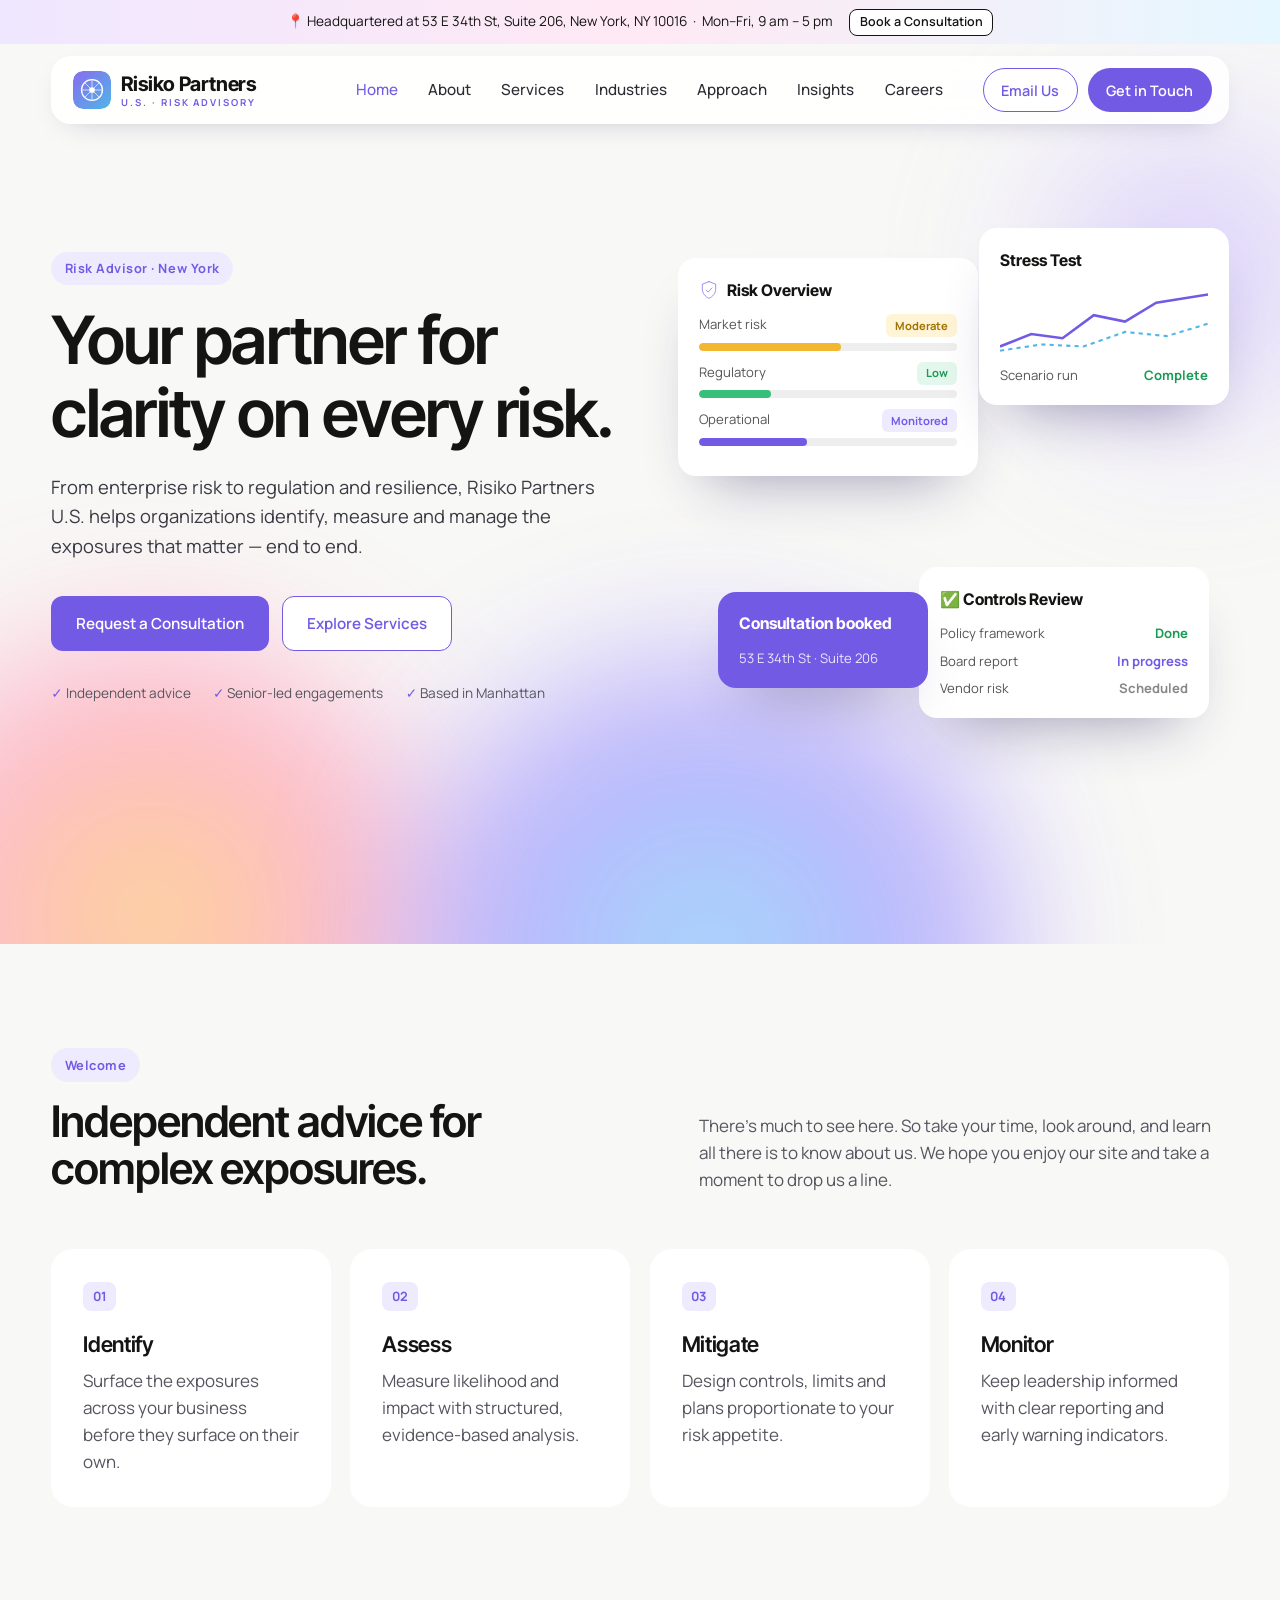
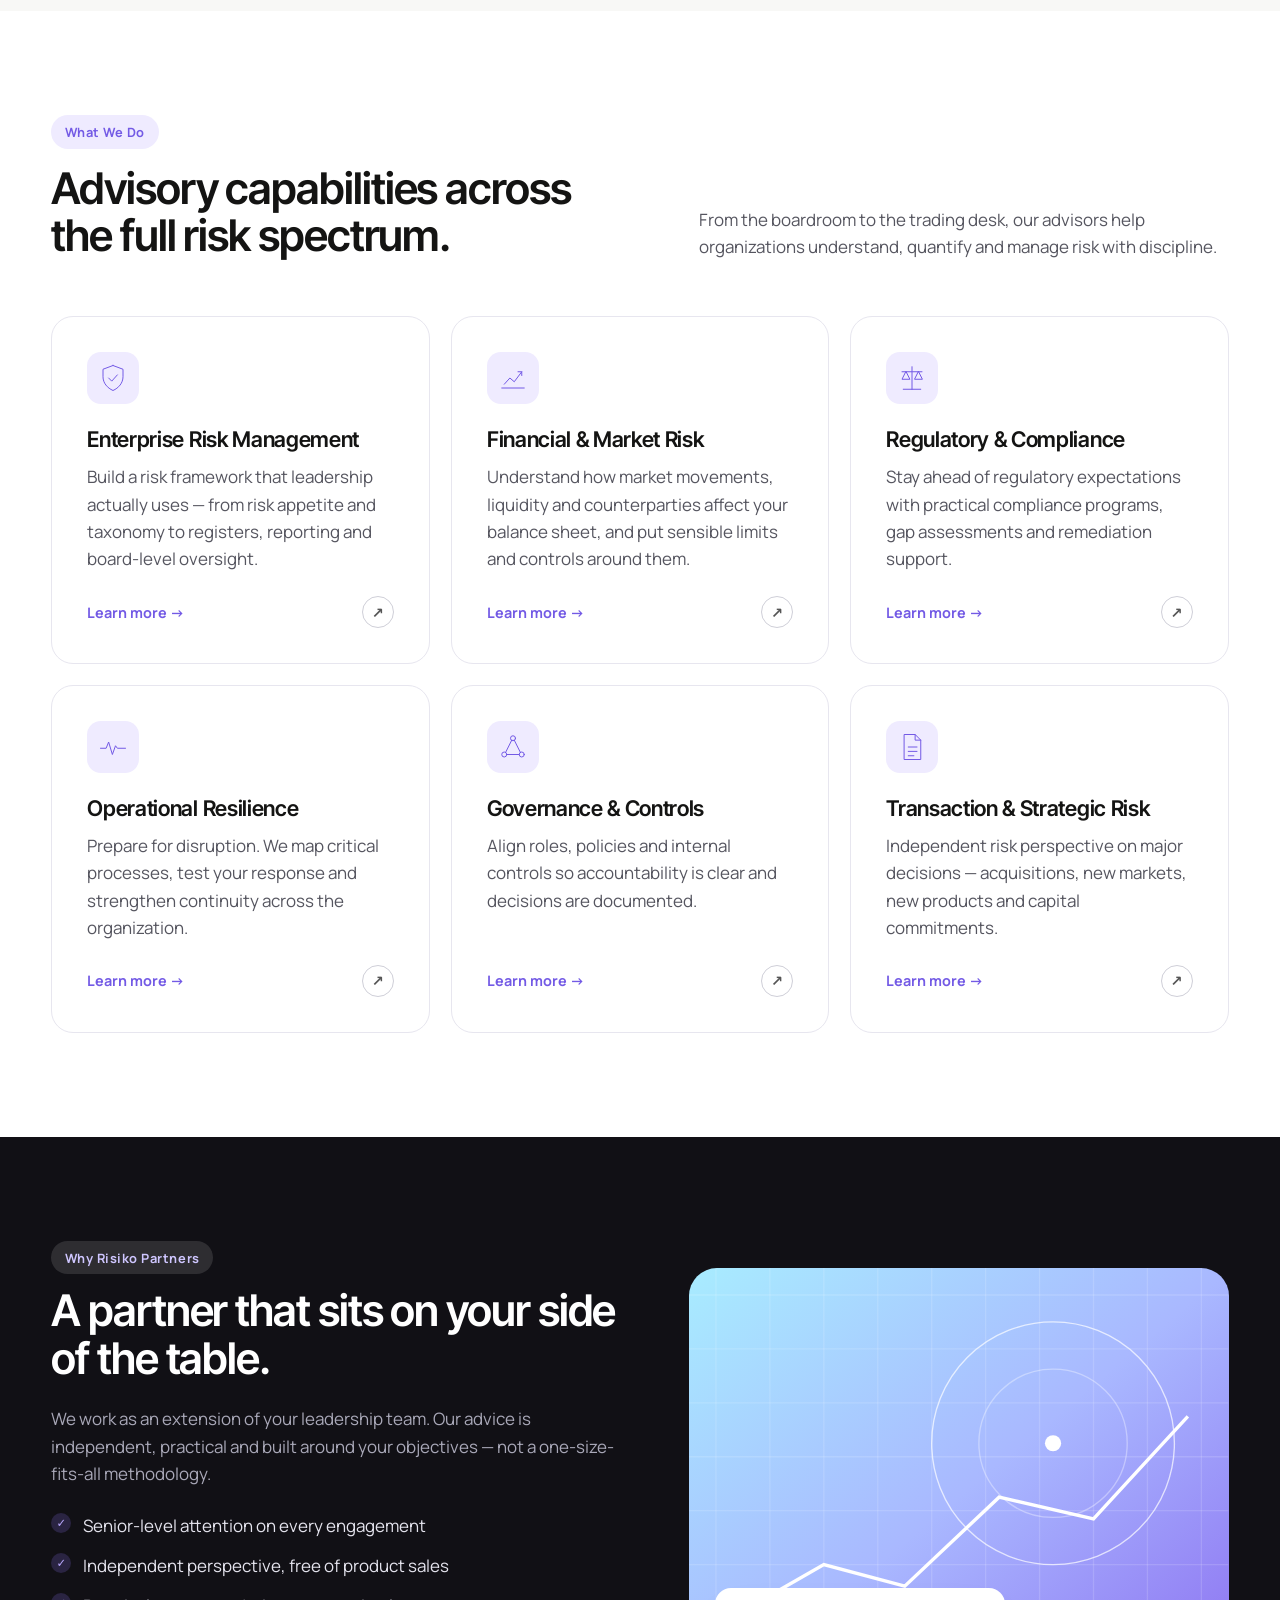
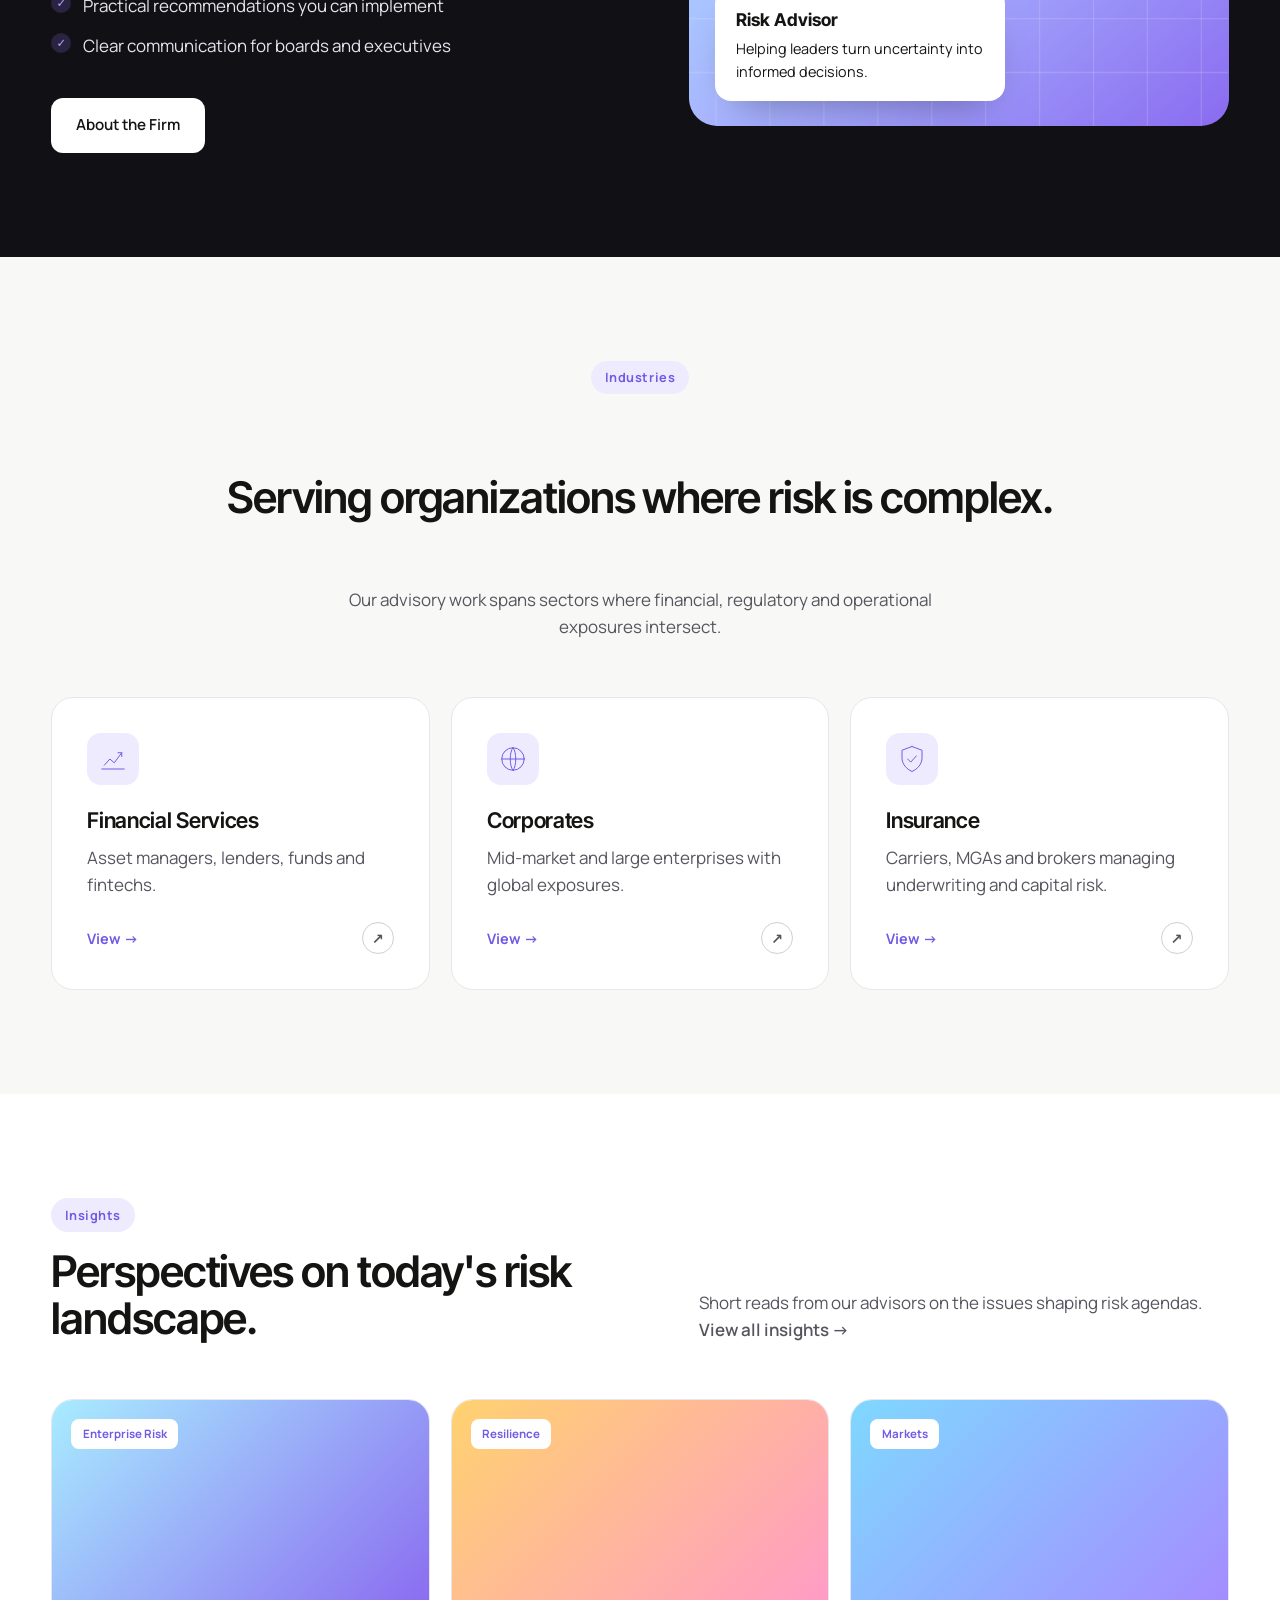
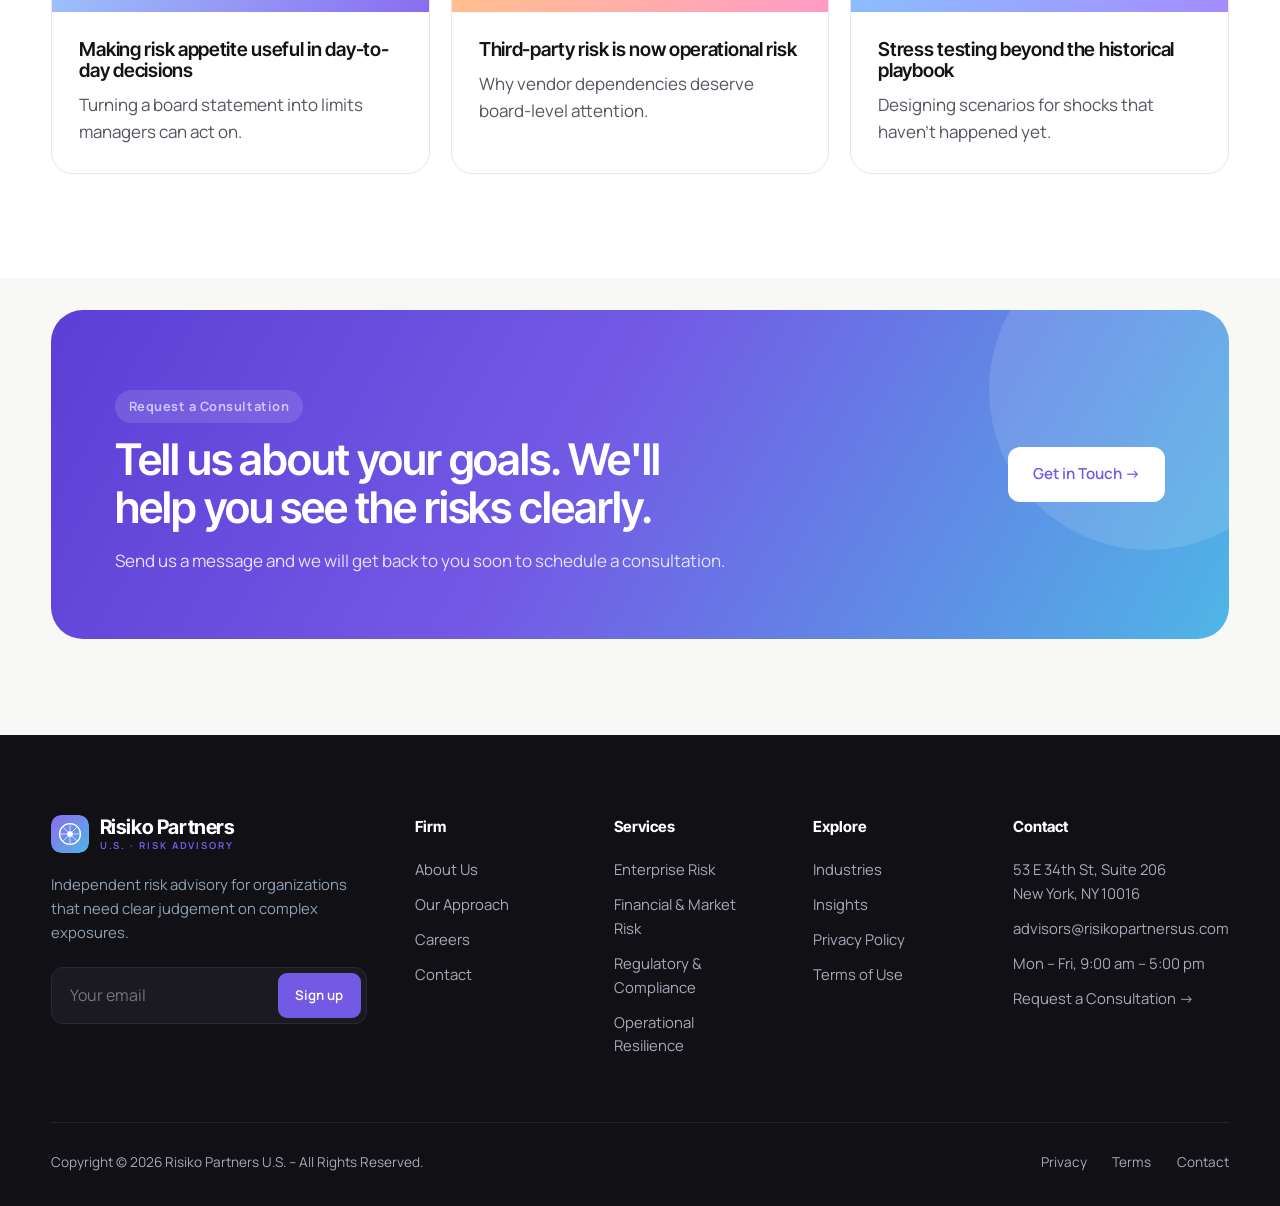
==== index.html @ 750a1280 "Risiko Partners U.S. website: 10 pages, new design Co-Authored-By: Claude Opus 5.5 <noreply@anthropi" ====
<!DOCTYPE html><html lang="en"><head><meta charset="utf-8"><meta name="viewport" content="width=device-width,initial-scale=1">
<title>Risiko Partners U.S. | Risk Advisor</title><meta name="description" content="Risiko Partners U.S. is an independent risk advisory firm helping organizations manage financial, regulatory, operational and strategic risk.">
<link rel="icon" href="assets/favicon.svg" type="image/svg+xml">
<link rel="preconnect" href="https://fonts.googleapis.com"><link rel="preconnect" href="https://fonts.gstatic.com" crossorigin>
<link href="https://fonts.googleapis.com/css2?family=Inter+Tight:wght@500;600;700&family=Manrope:wght@400;500;600;700&display=swap" rel="stylesheet">
<link rel="stylesheet" href="assets/style.css"></head><body>
<div class="topbar"><div class="wrap"><span>📍 Headquartered at 53 E 34th St, Suite 206, New York, NY 10016 &nbsp;·&nbsp; Mon–Fri, 9 am – 5 pm</span><a class="pill" href="contact.html">Book a Consultation</a></div></div>
<header class="site"><div class="wrap"><a href="index.html" class="brand"><svg class="brand-mark" viewBox="0 0 40 40" fill="none"><defs><linearGradient id="bm" x1="0" y1="0" x2="1" y2="1"><stop offset="0" stop-color="#8a6bf0"/><stop offset="1" stop-color="#4fb6e6"/></linearGradient></defs><rect width="40" height="40" rx="10" fill="url(#bm)"/><circle cx="20" cy="20" r="11" stroke="#fff" stroke-width="1.4"/><path d="M9 20h22M20 9v22M12.5 12.5l15 15M27.5 12.5l-15 15" stroke="#fff" stroke-width="1" opacity=".7"/><circle cx="20" cy="20" r="3" fill="#fff"/></svg><span class="brand-name">Risiko Partners<small>U.S. · RISK ADVISORY</small></span></a>
<nav class="main" id="nav"><a href="index.html" class="active">Home</a><a href="about.html" class="">About</a><a href="services.html" class="">Services</a><a href="industries.html" class="">Industries</a><a href="approach.html" class="">Approach</a><a href="insights.html" class="">Insights</a><a href="careers.html" class="">Careers</a><span class="nav-cta"><a href="mailto:advisors@risikopartnersus.com" class="btn btn-line">Email Us</a><a href="contact.html" class="btn btn-gold">Get in Touch</a></span></nav>
<button class="menu-toggle" aria-label="Menu" onclick="document.getElementById('nav').classList.toggle('open')">&#9776;</button></div></header>
<main><section class="hero"><div class="bg"></div><div class="blob"></div><div class="wrap"><div>
<p class="eyebrow">Risk Advisor · New York</p><h1>Your partner for clarity on every risk.</h1>
<p class="lead">From enterprise risk to regulation and resilience, Risiko Partners U.S. helps organizations identify, measure and manage the exposures that matter — end to end.</p>
<div class="cta"><a href="contact.html" class="btn btn-gold">Request a Consultation</a><a href="services.html" class="btn btn-line">Explore Services</a></div>
<div class="trust"><span>Independent advice</span><span>Senior-led engagements</span><span>Based in Manhattan</span></div></div>
<div class="mock" aria-hidden="true">
<div class="mc mc-1"><h5><svg width="20" height="20" style="color:#735ae5" viewBox="0 0 48 48" fill="none" stroke="currentColor" stroke-width="1.6" stroke-linecap="round" stroke-linejoin="round"><path d="M24 4 8 10v12c0 10 7 18 16 22 9-4 16-12 16-22V10L24 4z"/><path d="m17 24 5 5 9-10"/></svg> Risk Overview</h5>
<div class="lbl"><span>Market risk</span><span class="chip" style="background:#fff4d6;color:#a07400">Moderate</span></div><div class="bar"><i style="width:55%;background:#f2b630"></i></div>
<div class="lbl"><span>Regulatory</span><span class="chip" style="background:#e3f7ec;color:#1a9b55">Low</span></div><div class="bar"><i style="width:28%;background:#36c07a"></i></div>
<div class="lbl"><span>Operational</span><span class="chip" style="background:#efebff;color:#735ae5">Monitored</span></div><div class="bar"><i style="width:42%;background:#735ae5"></i></div></div>
<div class="mc mc-2"><h5>Stress Test</h5><svg viewBox="0 0 200 70" fill="none"><path d="M0 60 30 48 60 52 90 30 120 36 150 18 200 10" stroke="#735ae5" stroke-width="2.5"/><path d="M0 64 40 58 80 60 120 46 160 50 200 38" stroke="#4fb6e6" stroke-width="2" stroke-dasharray="4 4"/></svg><div class="lbl" style="margin-top:.5rem"><span>Scenario run</span><b class="ok">Complete</b></div></div>
<div class="mc mc-3"><h5>✅ Controls Review</h5><div class="lbl"><span>Policy framework</span><b class="ok">Done</b></div><div class="lbl" style="margin-top:.4rem"><span>Board report</span><b style="color:#735ae5">In progress</b></div><div class="lbl" style="margin-top:.4rem"><span>Vendor risk</span><b style="color:#888">Scheduled</b></div></div>
<div class="mc mc-4"><h5>Consultation booked</h5><span style="opacity:.85">53 E 34th St · Suite 206</span></div>
</div></div></section>

<section><div class="wrap"><div class="head reveal"><div><p class="eyebrow">Welcome</p><h2>Independent advice for complex exposures.</h2></div>
<p>There's much to see here. So take your time, look around, and learn all there is to know about us. We hope you enjoy our site and take a moment to drop us a line.</p></div>
<div class="pillars reveal">
<div class="pillar"><div class="num">01</div><h3>Identify</h3><p>Surface the exposures across your business before they surface on their own.</p></div>
<div class="pillar"><div class="num">02</div><h3>Assess</h3><p>Measure likelihood and impact with structured, evidence-based analysis.</p></div>
<div class="pillar"><div class="num">03</div><h3>Mitigate</h3><p>Design controls, limits and plans proportionate to your risk appetite.</p></div>
<div class="pillar"><div class="num">04</div><h3>Monitor</h3><p>Keep leadership informed with clear reporting and early warning indicators.</p></div>
</div></div></section>

<section class="soft"><div class="wrap"><div class="head reveal"><div><p class="eyebrow">What We Do</p><h2>Advisory capabilities across the full risk spectrum.</h2></div>
<p>From the boardroom to the trading desk, our advisors help organizations understand, quantify and manage risk with discipline.</p></div>
<div class="cards"><a href="services.html#erm" class="card reveal"><svg class="ico" viewBox="0 0 48 48" fill="none" stroke="currentColor" stroke-width="1.6" stroke-linecap="round" stroke-linejoin="round"><path d="M24 4 8 10v12c0 10 7 18 16 22 9-4 16-12 16-22V10L24 4z"/><path d="m17 24 5 5 9-10"/></svg><h3>Enterprise Risk Management</h3><p>Build a risk framework that leadership actually uses — from risk appetite and taxonomy to registers, reporting and board-level oversight.</p><span class="more">Learn more →</span></a><a href="services.html#financial" class="card reveal"><svg class="ico" viewBox="0 0 48 48" fill="none" stroke="currentColor" stroke-width="1.6" stroke-linecap="round" stroke-linejoin="round"><path d="M6 40h36M10 34l9-10 7 6 12-16"/><path d="M32 14h6v6"/></svg><h3>Financial & Market Risk</h3><p>Understand how market movements, liquidity and counterparties affect your balance sheet, and put sensible limits and controls around them.</p><span class="more">Learn more →</span></a><a href="services.html#regulatory" class="card reveal"><svg class="ico" viewBox="0 0 48 48" fill="none" stroke="currentColor" stroke-width="1.6" stroke-linecap="round" stroke-linejoin="round"><path d="M24 6v36M10 42h28M8 14h32M14 14l-6 12h12zM34 14l-6 12h12z"/></svg><h3>Regulatory & Compliance</h3><p>Stay ahead of regulatory expectations with practical compliance programs, gap assessments and remediation support.</p><span class="more">Learn more →</span></a><a href="services.html#resilience" class="card reveal"><svg class="ico" viewBox="0 0 48 48" fill="none" stroke="currentColor" stroke-width="1.6" stroke-linecap="round" stroke-linejoin="round"><path d="M4 26h9l4-10 6 20 5-14 3 4h13"/></svg><h3>Operational Resilience</h3><p>Prepare for disruption. We map critical processes, test your response and strengthen continuity across the organization.</p><span class="more">Learn more →</span></a><a href="services.html#governance" class="card reveal"><svg class="ico" viewBox="0 0 48 48" fill="none" stroke="currentColor" stroke-width="1.6" stroke-linecap="round" stroke-linejoin="round"><circle cx="24" cy="10" r="4"/><circle cx="10" cy="36" r="4"/><circle cx="38" cy="36" r="4"/><path d="M22 13 12 33M26 13l10 20M14 36h20"/></svg><h3>Governance & Controls</h3><p>Align roles, policies and internal controls so accountability is clear and decisions are documented.</p><span class="more">Learn more →</span></a><a href="services.html#transactions" class="card reveal"><svg class="ico" viewBox="0 0 48 48" fill="none" stroke="currentColor" stroke-width="1.6" stroke-linecap="round" stroke-linejoin="round"><path d="M12 4h17l9 9v31H12z"/><path d="M29 4v9h9M18 24h14M18 31h14M18 38h9"/></svg><h3>Transaction & Strategic Risk</h3><p>Independent risk perspective on major decisions — acquisitions, new markets, new products and capital commitments.</p><span class="more">Learn more →</span></a></div></div></section>

<section class="dark"><div class="wrap split"><div class="reveal"><p class="eyebrow light">Why Risiko Partners</p><h2 style="margin:.8rem 0 1.4rem">A partner that sits on your side of the table.</h2>
<p>We work as an extension of your leadership team. Our advice is independent, practical and built around your objectives — not a one-size-fits-all methodology.</p>
<ul class="check"><li>Senior-level attention on every engagement</li><li>Independent perspective, free of product sales</li><li>Practical recommendations you can implement</li><li>Clear communication for boards and executives</li></ul>
<div style="margin-top:2.4rem"><a href="about.html" class="btn btn-white">About the Firm</a></div></div>
<div class="visual reveal"><svg viewBox="0 0 400 340" preserveAspectRatio="xMidYMid slice" fill="none"><g stroke="#fff" stroke-opacity=".14"><path d="M0 20H400"/><path d="M0 60H400"/><path d="M0 100H400"/><path d="M0 140H400"/><path d="M0 180H400"/><path d="M0 220H400"/><path d="M0 260H400"/><path d="M0 300H400"/><path d="M20 0V340"/><path d="M60 0V340"/><path d="M100 0V340"/><path d="M140 0V340"/><path d="M180 0V340"/><path d="M220 0V340"/><path d="M260 0V340"/><path d="M300 0V340"/><path d="M340 0V340"/><path d="M380 0V340"/></g>
<circle cx="270" cy="130" r="90" stroke="#fff" stroke-opacity=".7"/><circle cx="270" cy="130" r="55" stroke="#fff" stroke-opacity=".35"/><circle cx="270" cy="130" r="6" fill="#fff"/>
<path d="M30 260 100 220 160 236 230 170 300 186 370 110" stroke="#fff" stroke-width="2.5"/></svg><div class="tag"><b>Risk Advisor</b>Helping leaders turn uncertainty into informed decisions.</div></div></div></section>

<section><div class="wrap"><div class="head center reveal"><p class="eyebrow">Industries</p><h2>Serving organizations where risk is complex.</h2><p>Our advisory work spans sectors where financial, regulatory and operational exposures intersect.</p></div>
<div class="cards">
<a href="industries.html#financial" class="card reveal"><svg class="ico" viewBox="0 0 48 48" fill="none" stroke="currentColor" stroke-width="1.6" stroke-linecap="round" stroke-linejoin="round"><path d="M6 40h36M10 34l9-10 7 6 12-16"/><path d="M32 14h6v6"/></svg><h3>Financial Services</h3><p>Asset managers, lenders, funds and fintechs.</p><span class="more">View →</span></a>
<a href="industries.html#corporate" class="card reveal"><svg class="ico" viewBox="0 0 48 48" fill="none" stroke="currentColor" stroke-width="1.6" stroke-linecap="round" stroke-linejoin="round"><circle cx="24" cy="24" r="18"/><path d="M6 24h36M24 6c6 6 6 30 0 36M24 6c-6 6-6 30 0 36"/></svg><h3>Corporates</h3><p>Mid-market and large enterprises with global exposures.</p><span class="more">View →</span></a>
<a href="industries.html#insurance" class="card reveal"><svg class="ico" viewBox="0 0 48 48" fill="none" stroke="currentColor" stroke-width="1.6" stroke-linecap="round" stroke-linejoin="round"><path d="M24 4 8 10v12c0 10 7 18 16 22 9-4 16-12 16-22V10L24 4z"/><path d="m17 24 5 5 9-10"/></svg><h3>Insurance</h3><p>Carriers, MGAs and brokers managing underwriting and capital risk.</p><span class="more">View →</span></a>
</div></div></section>

<section class="soft"><div class="wrap"><div class="head reveal"><div><p class="eyebrow">Insights</p><h2>Perspectives on today's risk landscape.</h2></div><p>Short reads from our advisors on the issues shaping risk agendas. <a href="insights.html" style="color:var(--teal);font-weight:600">View all insights →</a></p></div>
<div class="cards">
<a href="insights.html" class="insight reveal"><div class="thumb"><span>Enterprise Risk</span></div><div class="body"><h3>Making risk appetite useful in day-to-day decisions</h3><p>Turning a board statement into limits managers can act on.</p></div></a>
<a href="insights.html" class="insight reveal"><div class="thumb" style="--c1:#ffd26f;--c2:#ff9bc7"><span>Resilience</span></div><div class="body"><h3>Third-party risk is now operational risk</h3><p>Why vendor dependencies deserve board-level attention.</p></div></a>
<a href="insights.html" class="insight reveal"><div class="thumb" style="--c1:#7fd8ff;--c2:#a58bff"><span>Markets</span></div><div class="body"><h3>Stress testing beyond the historical playbook</h3><p>Designing scenarios for shocks that haven't happened yet.</p></div></a>
</div></div></section>
<section class="cta-band"><div class="wrap"><div><p class="eyebrow light">Request a Consultation</p><h2 style="margin-top:.8rem">Tell us about your goals. We'll help you see the risks clearly.</h2><p>Send us a message and we will get back to you soon to schedule a consultation.</p></div>
<a href="contact.html" class="btn btn-gold">Get in Touch →</a></div></section></main>
<footer class="site"><div class="wrap"><div class="fgrid">
<div><a href="index.html" class="brand"><svg class="brand-mark" viewBox="0 0 40 40" fill="none"><defs><linearGradient id="bm" x1="0" y1="0" x2="1" y2="1"><stop offset="0" stop-color="#8a6bf0"/><stop offset="1" stop-color="#4fb6e6"/></linearGradient></defs><rect width="40" height="40" rx="10" fill="url(#bm)"/><circle cx="20" cy="20" r="11" stroke="#fff" stroke-width="1.4"/><path d="M9 20h22M20 9v22M12.5 12.5l15 15M27.5 12.5l-15 15" stroke="#fff" stroke-width="1" opacity=".7"/><circle cx="20" cy="20" r="3" fill="#fff"/></svg><span class="brand-name">Risiko Partners<small>U.S. · RISK ADVISORY</small></span></a>
<p style="color:#8fa1b4;max-width:34ch">Independent risk advisory for organizations that need clear judgement on complex exposures.</p>
<form class="sub" onsubmit="event.preventDefault();this.innerHTML='<span style=&quot;color:#b9a8ff&quot;>Thank you for subscribing.</span>'"><input type="email" placeholder="Your email" required aria-label="Email"><button>Sign up</button></form></div>
<div><h4>Firm</h4><ul><li><a href="about.html">About Us</a></li><li><a href="approach.html">Our Approach</a></li><li><a href="careers.html">Careers</a></li><li><a href="contact.html">Contact</a></li></ul></div>
<div><h4>Services</h4><ul><li><a href="services.html#erm">Enterprise Risk</a></li><li><a href="services.html#financial">Financial &amp; Market Risk</a></li><li><a href="services.html#regulatory">Regulatory &amp; Compliance</a></li><li><a href="services.html#resilience">Operational Resilience</a></li></ul></div>
<div><h4>Explore</h4><ul><li><a href="industries.html">Industries</a></li><li><a href="insights.html">Insights</a></li><li><a href="privacy.html">Privacy Policy</a></li><li><a href="terms.html">Terms of Use</a></li></ul></div>
<div><h4>Contact</h4><ul><li>53 E 34th St, Suite 206<br>New York, NY 10016</li><li><a href="mailto:advisors@risikopartnersus.com">advisors@risikopartnersus.com</a></li><li>Mon – Fri, 9:00 am – 5:00 pm</li><li><a href="contact.html">Request a Consultation →</a></li></ul></div>
</div><div class="legal"><span>Copyright © 2026 Risiko Partners U.S. – All Rights Reserved.</span><div><a href="privacy.html">Privacy</a><a href="terms.html">Terms</a><a href="contact.html">Contact</a></div></div></div></footer>
<script>const io=new IntersectionObserver(e=>e.forEach(x=>{if(x.isIntersecting){x.target.classList.add('in');io.unobserve(x.target)}}),{threshold:.12});document.querySelectorAll('.reveal').forEach(el=>io.observe(el));</script><script src="assets/forms.js"></script></body></html>
---- assets/style.css ----
:root{
  --p:#735ae5; --p2:#5b3fd6; --p-soft:#efebff; --ink:#141413; --muted:#55555f; --line:#e7e6ef;
  --bg:#f8f8f6; --dark:#111015; --cyan:#8fe3f5; --pink:#ffb8d9; --yellow:#ffe28a;
  --head:"Inter Tight","Manrope",system-ui,sans-serif; --sans:"Manrope",system-ui,-apple-system,Segoe UI,Roboto,sans-serif;
  --r:22px;
}
*{box-sizing:border-box;margin:0;padding:0}
html{scroll-behavior:smooth}
body{font-family:var(--sans);color:var(--ink);background:var(--bg);line-height:1.6;font-size:17px;-webkit-font-smoothing:antialiased}
a{color:inherit;text-decoration:none}
img,svg{display:block;max-width:100%}
.wrap{width:min(1290px,92vw);margin:0 auto}
h1,h2,h3{font-family:var(--head);font-weight:600;line-height:1.1;letter-spacing:-.025em;color:var(--ink)}
h1{font-size:clamp(2.6rem,5.2vw,4.4rem)}
h2{font-size:clamp(2rem,3.4vw,3rem)}
h3{font-size:1.35rem;letter-spacing:-.015em}
p{color:var(--muted)}
.eyebrow{display:inline-block;font-size:.8rem;font-weight:700;letter-spacing:.04em;color:var(--p);background:var(--p-soft);padding:.4rem .85rem;border-radius:999px}
.eyebrow.light{background:rgba(255,255,255,.12);color:#cfc6ff}

/* promo strip */
.topbar{background:linear-gradient(90deg,#efe7ff,#ffe9f4 50%,#e6f7ff);font-size:.85rem;color:var(--ink)}
.topbar .wrap{display:flex;justify-content:center;align-items:center;gap:1rem;padding:.55rem 0;flex-wrap:wrap}
.topbar a.pill{border:1px solid var(--ink);border-radius:8px;padding:.15rem .6rem;font-weight:600;font-size:.78rem;background:#fff}

/* floating header */
header.site{position:sticky;top:12px;z-index:50;margin-top:12px}
header.site .wrap{display:flex;align-items:center;justify-content:space-between;height:68px;background:rgba(255,255,255,.88);backdrop-filter:blur(14px);border-radius:20px;padding:0 1rem 0 1.3rem;box-shadow:0 10px 30px -18px rgba(40,30,90,.35);border:1px solid rgba(255,255,255,.9)}
.brand{display:flex;align-items:center;gap:.65rem}
.brand-mark{width:38px;height:38px;border-radius:10px}
.brand-name{font-family:var(--head);font-weight:700;font-size:1.25rem;letter-spacing:-.02em;line-height:1}
.brand-name small{display:block;font-family:var(--sans);font-size:.6rem;font-weight:700;letter-spacing:.2em;color:var(--p);margin-top:.25rem}
footer .brand-name{color:#fff}
nav.main{display:flex;align-items:center;gap:1.9rem;font-size:.95rem;font-weight:500}
nav.main a{position:relative;padding:.3rem 0;color:#2b2b33}
nav.main a:hover,nav.main a.active{color:var(--p)}
nav.main .nav-cta{display:flex;gap:.6rem;margin-left:.6rem}
.btn{display:inline-flex;align-items:center;justify-content:center;gap:.5rem;padding:.9rem 1.5rem;font-size:.95rem;font-weight:600;border:1px solid transparent;border-radius:12px;transition:.2s;cursor:pointer;font-family:var(--sans)}
.btn-gold,.btn-dark{background:var(--p);color:#fff !important}
.btn-gold:hover,.btn-dark:hover{background:var(--p2);transform:translateY(-1px)}
.btn-line{border-color:var(--p);color:var(--p) !important;background:#fff}
.btn-line:hover{background:var(--p-soft)}
.btn-white{background:#fff;color:var(--ink)}
nav.main .btn{padding:.6rem 1.1rem;font-size:.9rem;border-radius:999px}
.menu-toggle{display:none;background:none;border:0;font-size:1.6rem;cursor:pointer}

/* hero */
.hero{position:relative;overflow:hidden;margin-top:-80px;padding-top:80px}
.hero .bg{position:absolute;inset:0;background:var(--bg)}
.hero .bg:before,.hero .bg:after,.hero .blob{content:"";position:absolute;border-radius:50%;filter:blur(70px)}
.hero .bg:before{width:620px;height:620px;left:-160px;bottom:-280px;background:radial-gradient(circle,#ffd26f,#ff9bc7 55%,transparent 70%);opacity:.75}
.hero .bg:after{width:700px;height:620px;left:28%;bottom:-320px;background:radial-gradient(circle,#7fd8ff,#a58bff 55%,transparent 72%);opacity:.7}
.hero .blob{width:420px;height:420px;right:-120px;top:20px;background:radial-gradient(circle,#c9b8ff,transparent 70%);opacity:.8}
.hero .wrap{position:relative;padding:6.5rem 0 7rem;display:grid;grid-template-columns:1.05fr 1fr;gap:3rem;align-items:center}
.hero h1{margin:1.2rem 0 1.4rem}
.hero p.lead{font-size:1.15rem;max-width:52ch;color:#3a3a44}
.hero .cta{display:flex;gap:.8rem;margin-top:2.2rem;flex-wrap:wrap}
.hero .trust{margin-top:2rem;font-size:.85rem;color:var(--muted);display:flex;gap:1.4rem;flex-wrap:wrap}
.hero .trust span:before{content:"✓ ";color:var(--p);font-weight:700}
.page-hero .wrap{grid-template-columns:1fr;padding:5.5rem 0 5rem}
.page-hero h1{max-width:20ch}
.crumbs{font-size:.85rem;color:var(--muted);margin-bottom:1.2rem}
.crumbs a:hover{color:var(--p)}

/* hero mock cards */
.mock{position:relative;height:500px}
.mc{position:absolute;background:#fff;border-radius:18px;box-shadow:0 30px 60px -30px rgba(40,30,90,.45);padding:1.2rem 1.3rem;font-size:.82rem;animation:float 6s ease-in-out infinite}
.mc h5{font-family:var(--head);font-size:1rem;margin-bottom:.7rem;display:flex;align-items:center;gap:.5rem}
.mc .bar{height:8px;border-radius:9px;background:#eee;margin:.35rem 0 .7rem;overflow:hidden}
.mc .bar i{display:block;height:100%;border-radius:9px}
.mc .lbl{display:flex;justify-content:space-between;color:#555}
.mc .chip{display:inline-block;padding:.15rem .55rem;border-radius:6px;font-weight:700;font-size:.7rem}
.mc-1{left:0;top:30px;width:300px}
.mc-2{right:0;top:0;width:250px;animation-delay:-2s}
.mc-3{right:20px;bottom:10px;width:290px;animation-delay:-4s}
.mc-4{left:40px;bottom:40px;width:210px;background:var(--p);color:#fff;animation-delay:-1s}
.mc-4 h5{color:#fff}
.ok{color:#1a9b55}
@keyframes float{0%,100%{transform:translateY(0)}50%{transform:translateY(-10px)}}

/* bands */
section{padding:6.5rem 0}
section.soft{background:#fff}
section.dark{background:var(--dark);color:#fff}
section.dark h2,section.dark h3{color:#fff}
section.dark p{color:#a9a8b8}
.head{display:grid;grid-template-columns:1.1fr 1fr;gap:4rem;align-items:end;margin-bottom:3.5rem}
.head.center{grid-template-columns:1fr;text-align:center;justify-items:center}
.head.center p{max-width:62ch}
.head h2{margin-top:1rem}

.panel-grad{border-radius:28px;padding:3rem;background:linear-gradient(135deg,#a8ecff 0%,#a9b8ff 50%,#8a6bf0 100%)}
.panel-grad .pg-title{display:flex;align-items:center;gap:1rem;margin-bottom:2rem}
.panel-grad .pg-title .ib{width:58px;height:58px;background:#fff;border-radius:14px;display:grid;place-items:center;color:var(--ink)}
.panel-grad .pg-title .ib svg{width:30px;height:30px}

.pillars{display:grid;grid-template-columns:repeat(4,1fr);gap:1.2rem}
.pillar{background:#fff;border-radius:var(--r);padding:2rem}
.pillar .num{display:inline-block;font-weight:700;font-size:.8rem;background:var(--p-soft);color:var(--p);padding:.25rem .6rem;border-radius:8px;margin-bottom:1.4rem}
.pillar h3{margin-bottom:.6rem}

.cards{display:grid;grid-template-columns:repeat(3,1fr);gap:1.3rem}
.card{background:#fff;border:1px solid var(--line);border-radius:var(--r);padding:2.2rem;transition:.25s;position:relative;display:flex;flex-direction:column}
.card:hover{transform:translateY(-5px);box-shadow:0 30px 50px -30px rgba(60,40,140,.45);border-color:#d8d0ff}
.card .ico{width:52px;height:52px;color:var(--p);background:var(--p-soft);border-radius:14px;padding:11px;margin-bottom:1.5rem}
.card h3{margin-bottom:.7rem}
.card .more{margin-top:auto;padding-top:1.5rem;font-size:.9rem;font-weight:700;color:var(--p);display:flex;align-items:center;gap:.4rem}
.card .more:after{content:"↗";display:inline-grid;place-items:center;width:30px;height:30px;border:1px solid #cfcfd8;border-radius:50%;margin-left:auto;color:#555}
.dark .card{background:#1b1a22;border-color:#2a2933}
.dark .card .ico{background:#2a2442;color:#b9a8ff}

.split{display:grid;grid-template-columns:1.05fr 1fr;gap:4.5rem;align-items:center}
.visual{aspect-ratio:4/3.4;border-radius:28px;background:linear-gradient(140deg,#a8ecff,#a9b8ff 50%,#8a6bf0);position:relative;overflow:hidden}
.visual svg{position:absolute;inset:0;width:100%;height:100%}
.visual .tag{position:absolute;left:1.6rem;bottom:1.6rem;background:#fff;padding:1.1rem 1.3rem;max-width:290px;font-size:.9rem;color:var(--ink);border-radius:16px;box-shadow:0 20px 40px -20px rgba(0,0,0,.35)}
.visual .tag b{display:block;font-family:var(--head);font-size:1.1rem;margin-bottom:.2rem}
ul.check{list-style:none;margin-top:1.6rem;display:grid;gap:.8rem}
ul.check li{padding-left:2rem;position:relative;color:var(--ink)}
ul.check li:before{content:"✓";position:absolute;left:0;top:.05rem;width:20px;height:20px;border-radius:50%;background:var(--p-soft);color:var(--p);font-size:.72rem;font-weight:800;display:grid;place-items:center}
.dark ul.check li{color:#e5e4ee}
.dark ul.check li:before{background:#2a2442;color:#b9a8ff}

.ribbon{display:grid;grid-template-columns:repeat(4,1fr);gap:1.2rem}
.ribbon div{padding:2.2rem;border-radius:var(--r);background:#1b1a22;border:1px solid #2a2933}
.ribbon b{display:block;font-family:var(--head);font-size:1.6rem;color:#fff;font-weight:600;margin-bottom:.5rem;background:linear-gradient(90deg,#a8ecff,#b9a8ff);-webkit-background-clip:text;background-clip:text;color:transparent}

.steps{counter-reset:s;display:grid;grid-template-columns:repeat(5,1fr);gap:1rem}
.step{background:#fff;border:1px solid var(--line);border-radius:var(--r);padding:1.8rem}
.step:before{counter-increment:s;content:counter(s);display:grid;place-items:center;width:42px;height:42px;border-radius:12px;background:var(--p);color:#fff;font-weight:700;margin-bottom:1.2rem}
.step h3{font-size:1.1rem;margin-bottom:.5rem}
.step p{font-size:.93rem}

.quote{font-family:var(--head);font-size:clamp(1.7rem,2.8vw,2.5rem);line-height:1.3;max-width:28ch;color:#fff;font-weight:500;letter-spacing:-.02em}

.cta-band{padding:2rem 0 6rem}
.cta-band .wrap{display:flex;justify-content:space-between;align-items:center;gap:3rem;flex-wrap:wrap;background:linear-gradient(120deg,#5b3fd6,#735ae5 45%,#4fb6e6);border-radius:32px;padding:4rem;color:#fff;position:relative;overflow:hidden}
.cta-band .wrap:after{content:"";position:absolute;right:-80px;top:-80px;width:320px;height:320px;border-radius:50%;background:rgba(255,255,255,.12)}
.cta-band h2{max-width:22ch;color:#fff}
.cta-band p{color:#e7e2ff;margin-top:1rem}
.cta-band .btn{background:#fff;color:var(--p) !important;position:relative;z-index:1}

.list-rows{display:grid;gap:1.2rem}
.row{display:grid;grid-template-columns:80px 1fr 1.2fr;gap:2rem;padding:2.2rem;background:#fff;border:1px solid var(--line);border-radius:var(--r);align-items:start}
.row .n{display:grid;place-items:center;width:56px;height:56px;border-radius:16px;background:var(--p-soft);color:var(--p);font-weight:700;font-family:var(--head);font-size:1.2rem}

.insight{border:1px solid var(--line);border-radius:var(--r);overflow:hidden;display:flex;flex-direction:column;background:#fff;transition:.25s}
.insight:hover{transform:translateY(-5px);box-shadow:0 30px 50px -30px rgba(60,40,140,.45)}
.insight .thumb{aspect-ratio:16/9;background:linear-gradient(135deg,var(--c1,#a8ecff),var(--c2,#8a6bf0));position:relative}
.insight .thumb span{position:absolute;left:1.2rem;top:1.2rem;background:#fff;font-size:.72rem;font-weight:700;padding:.35rem .7rem;border-radius:8px;color:var(--p)}
.insight .body{padding:1.7rem}
.insight h3{font-size:1.2rem;margin-bottom:.6rem}

form.panel{background:#fff;border:1px solid var(--line);border-radius:26px;padding:2.6rem;display:grid;gap:1.1rem;box-shadow:0 30px 60px -40px rgba(60,40,140,.4)}
.f2{display:grid;grid-template-columns:1fr 1fr;gap:1.1rem}
label{font-size:.85rem;font-weight:600;color:var(--ink);display:grid;gap:.45rem}
input,select,textarea{font:inherit;font-size:1rem;padding:.85rem 1rem;border:1px solid #dcdbe5;border-radius:12px;background:#fbfbfd;color:var(--ink)}
input:focus,select:focus,textarea:focus{outline:2px solid var(--p);border-color:transparent}
textarea{min-height:140px;resize:vertical}
.info-block{display:grid;gap:1.2rem}
.info-block>div{background:#fff;border:1px solid var(--line);border-radius:var(--r);padding:1.7rem}
.info-block h3{font-size:1.1rem}
table.hours{width:100%;border-collapse:collapse;font-size:.95rem}
table.hours td{padding:.5rem 0;border-bottom:1px solid var(--line)}
table.hours td:last-child{text-align:right;color:var(--muted)}

.prose{max-width:800px;background:#fff;border:1px solid var(--line);border-radius:26px;padding:3rem}
.prose h2{font-size:1.6rem;margin:2.2rem 0 .9rem}
.prose h2:first-child{margin-top:0}
.prose p,.prose li{margin-bottom:1rem;color:#44444e}
.prose ul{padding-left:1.3rem}
.prose a{color:var(--p);font-weight:600}

footer.site{background:var(--dark);color:#a9a8b8;padding:5rem 0 2rem;font-size:.93rem}
.fgrid{display:grid;grid-template-columns:1.6fr repeat(4,1fr);gap:3rem}
footer h4{color:#fff;font-size:.95rem;margin-bottom:1.2rem;font-weight:700;font-family:var(--head)}
footer ul{list-style:none;display:grid;gap:.7rem}
footer a:hover{color:#fff}
footer .brand{margin-bottom:1.3rem}
.sub{display:flex;margin-top:1.4rem;max-width:360px;background:#1b1a22;border:1px solid #2a2933;border-radius:12px;padding:.3rem}
.sub input{flex:1;background:transparent;border:0;color:#fff;padding:.6rem .8rem}
.sub button{white-space:nowrap;background:var(--p);border:0;padding:0 1.1rem;font-weight:600;cursor:pointer;color:#fff;border-radius:9px;font-family:var(--sans)}
.legal{border-top:1px solid #24232c;margin-top:4rem;padding-top:1.8rem;display:flex;justify-content:space-between;flex-wrap:wrap;gap:1rem;font-size:.85rem}
.legal div{display:flex;gap:1.6rem}

.reveal{opacity:0;transform:translateY(24px);transition:opacity .7s ease,transform .7s ease}
.reveal.in{opacity:1;transform:none}
.note{font-size:.88rem;color:var(--muted);margin-top:1rem}
.sent{display:none;background:var(--p-soft);border-radius:12px;padding:1rem 1.2rem;color:var(--ink)}

@media (max-width:1050px){
  nav.main{display:none;position:absolute;top:76px;left:4vw;right:4vw;background:#fff;border-radius:18px;flex-direction:column;align-items:flex-start;padding:1.5rem;gap:1rem;box-shadow:0 20px 40px -20px rgba(0,0,0,.3)}
  nav.main.open{display:flex}
  nav.main .nav-cta{margin-left:0}
  .menu-toggle{display:block}
  .hero .wrap,.head,.split{grid-template-columns:1fr;gap:2.5rem}
  .mock{height:440px;max-width:560px}
  .pillars,.ribbon{grid-template-columns:1fr 1fr}
  .cards{grid-template-columns:1fr 1fr}
  .steps{grid-template-columns:1fr 1fr}
  .fgrid{grid-template-columns:1fr 1fr}
  .row{grid-template-columns:70px 1fr}
  .row ul{grid-column:2}
}
@media (max-width:640px){
  section{padding:4.5rem 0}
  .cards,.pillars,.ribbon,.steps,.fgrid,.f2{grid-template-columns:1fr}
  .hero .wrap{padding:4rem 0 4.5rem}
  .mock{height:400px}.mc-1{width:250px}.mc-2{width:200px;top:170px}.mc-3{width:240px}.mc-4{display:none}
  form.panel,.prose,.panel-grad{padding:1.6rem}
  .cta-band .wrap{padding:2.4rem}
  .row{grid-template-columns:1fr;padding:1.6rem}.row ul{grid-column:1}
}
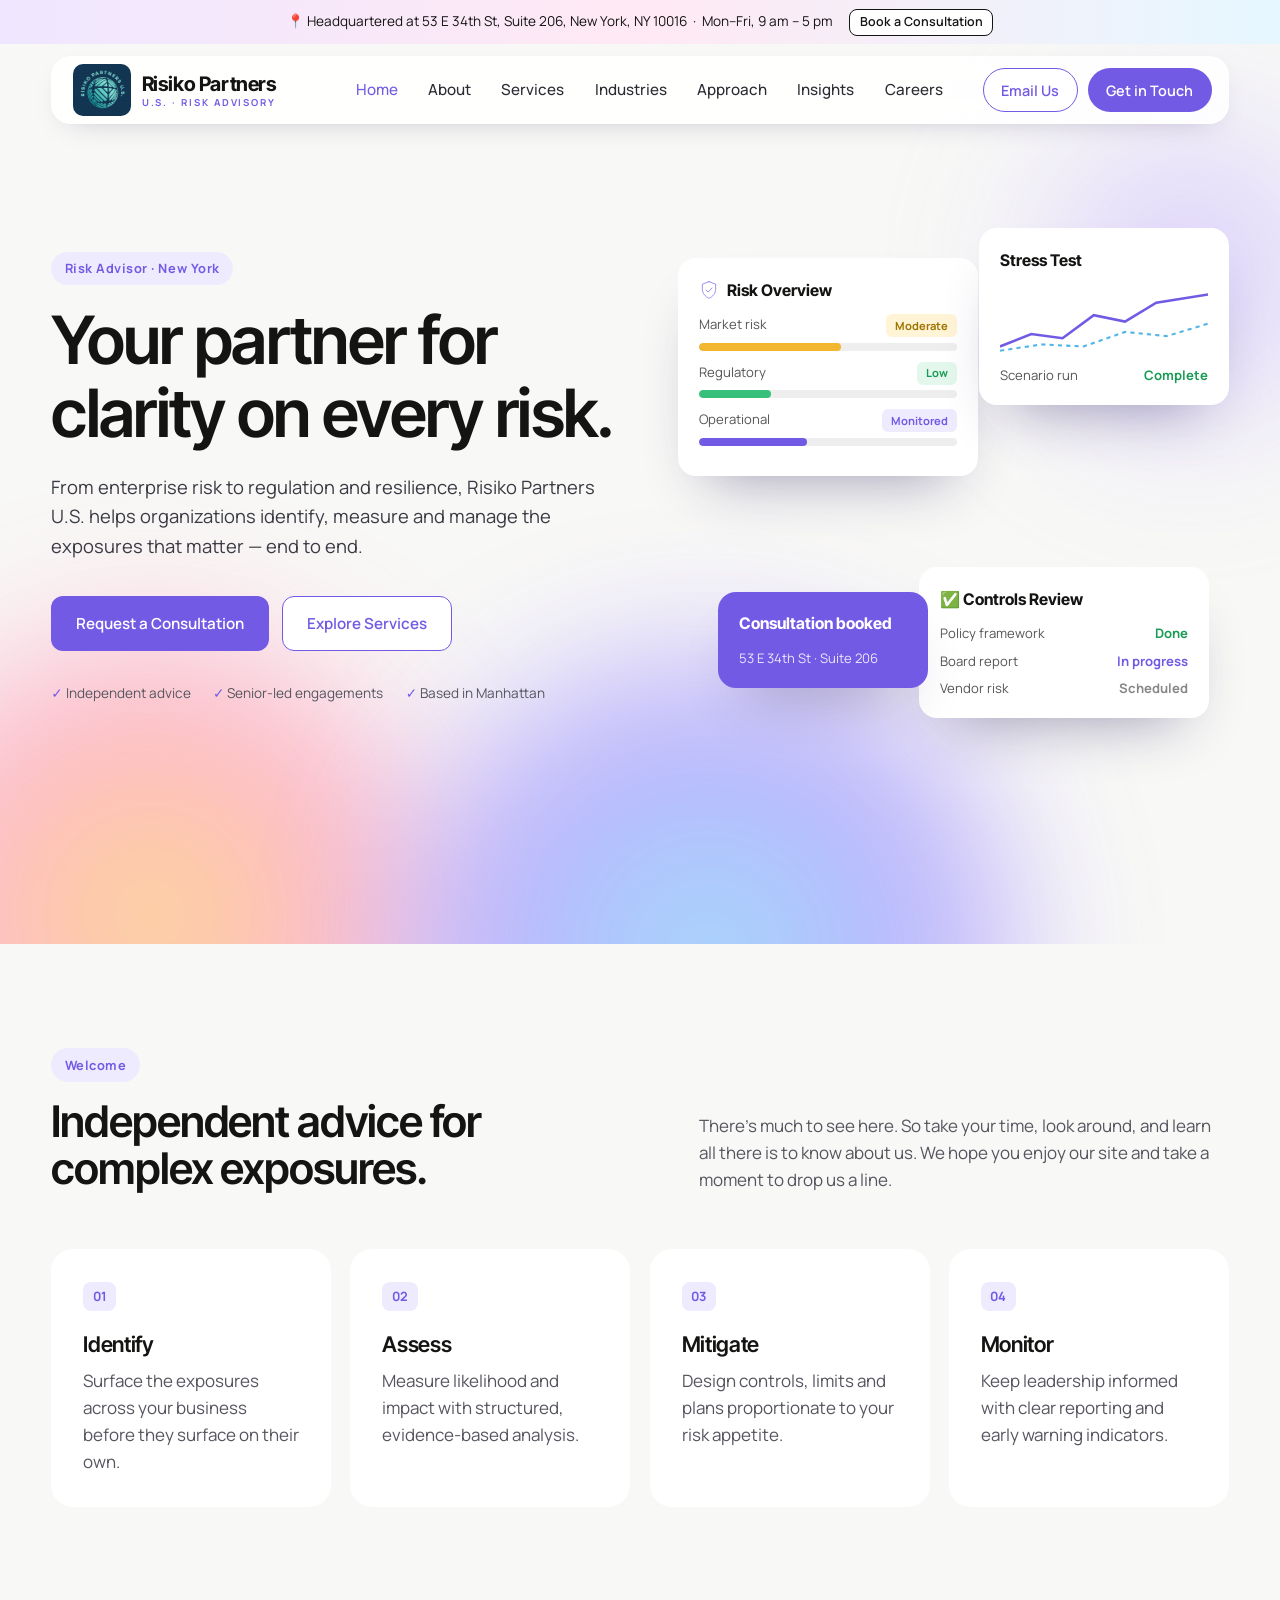
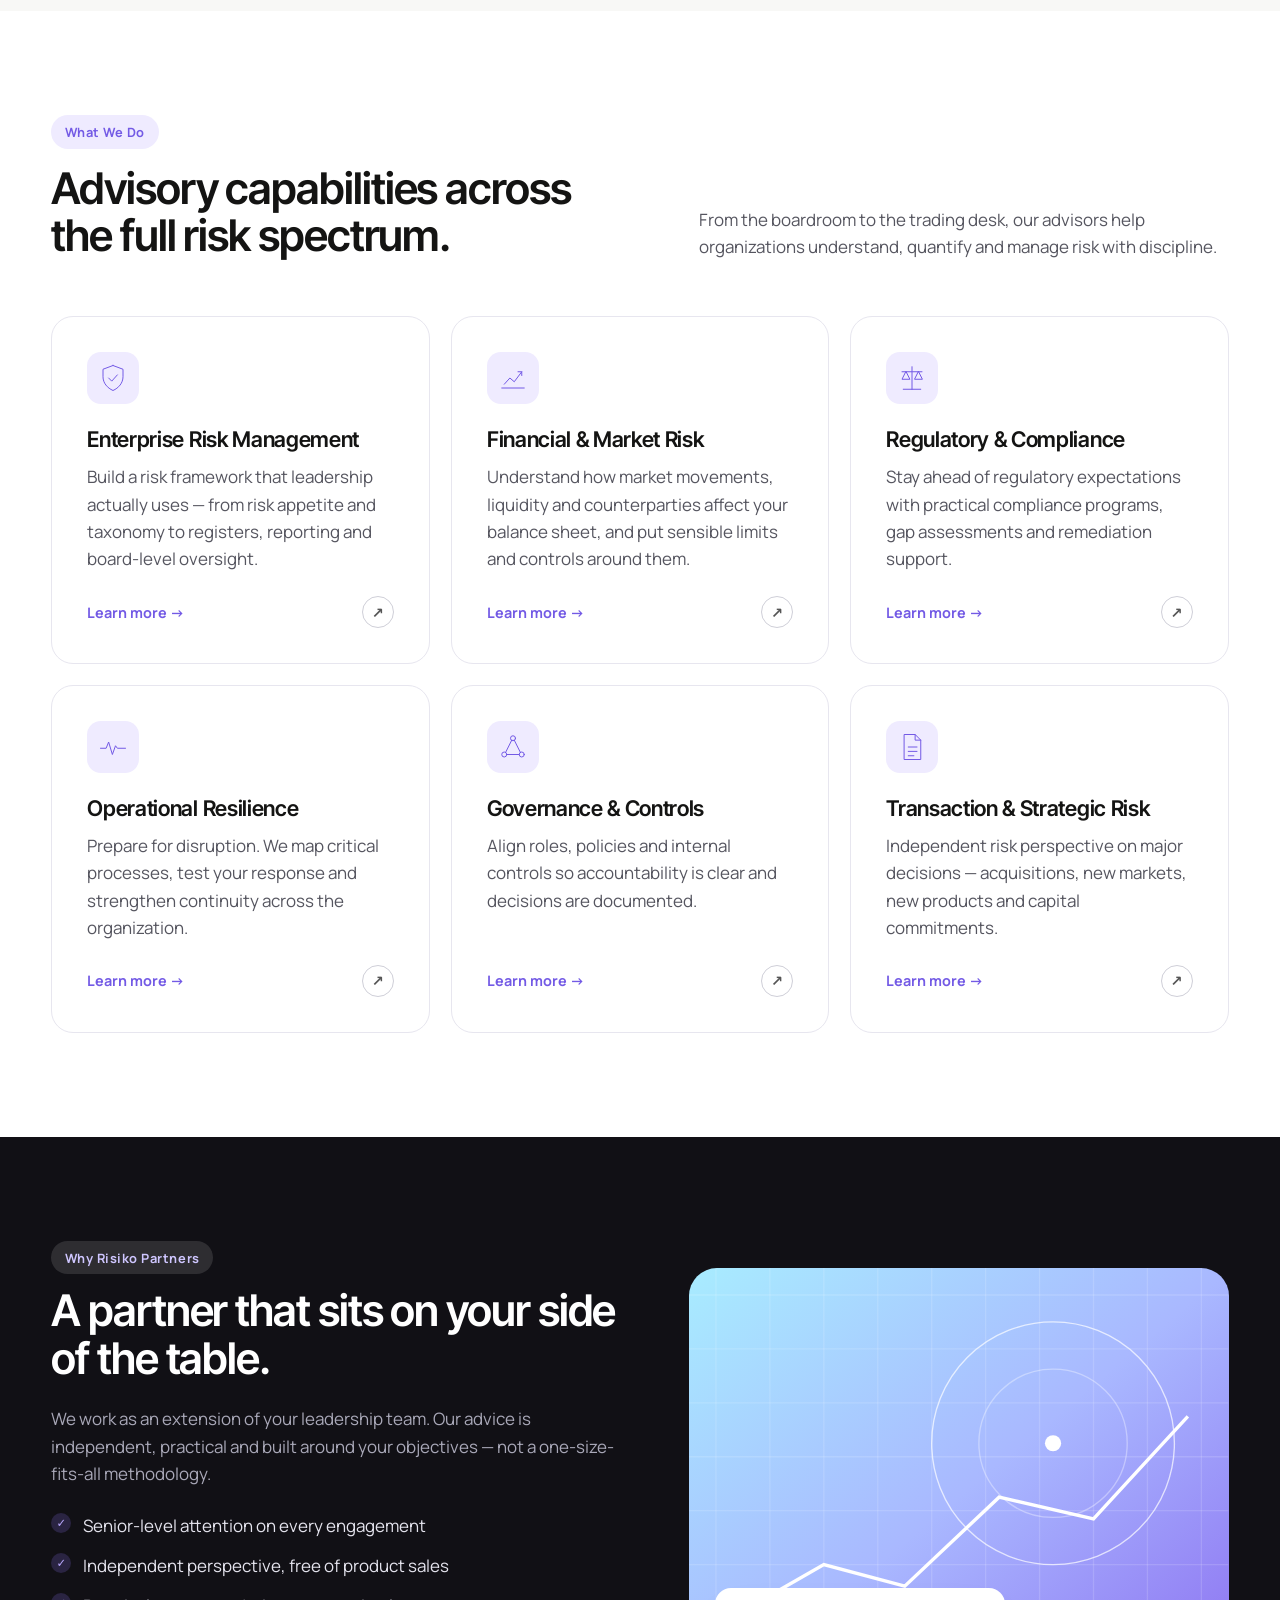
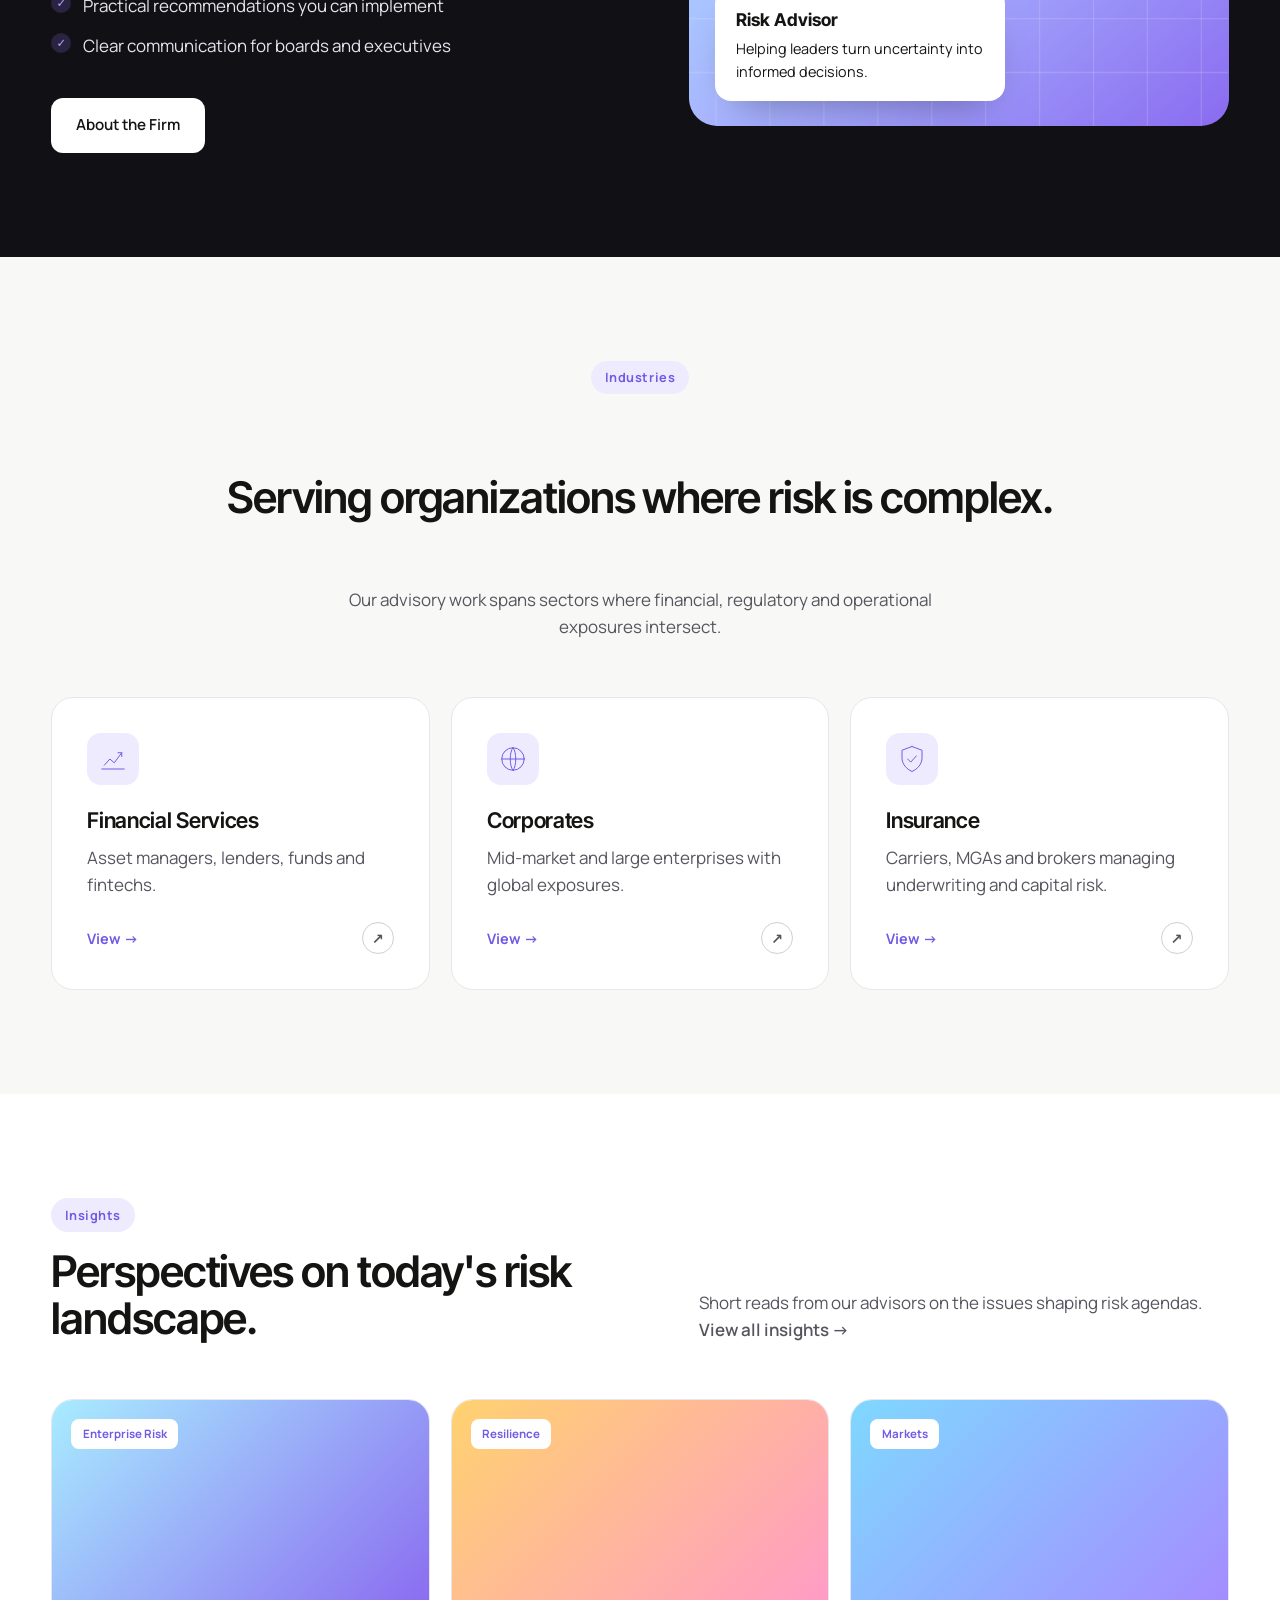
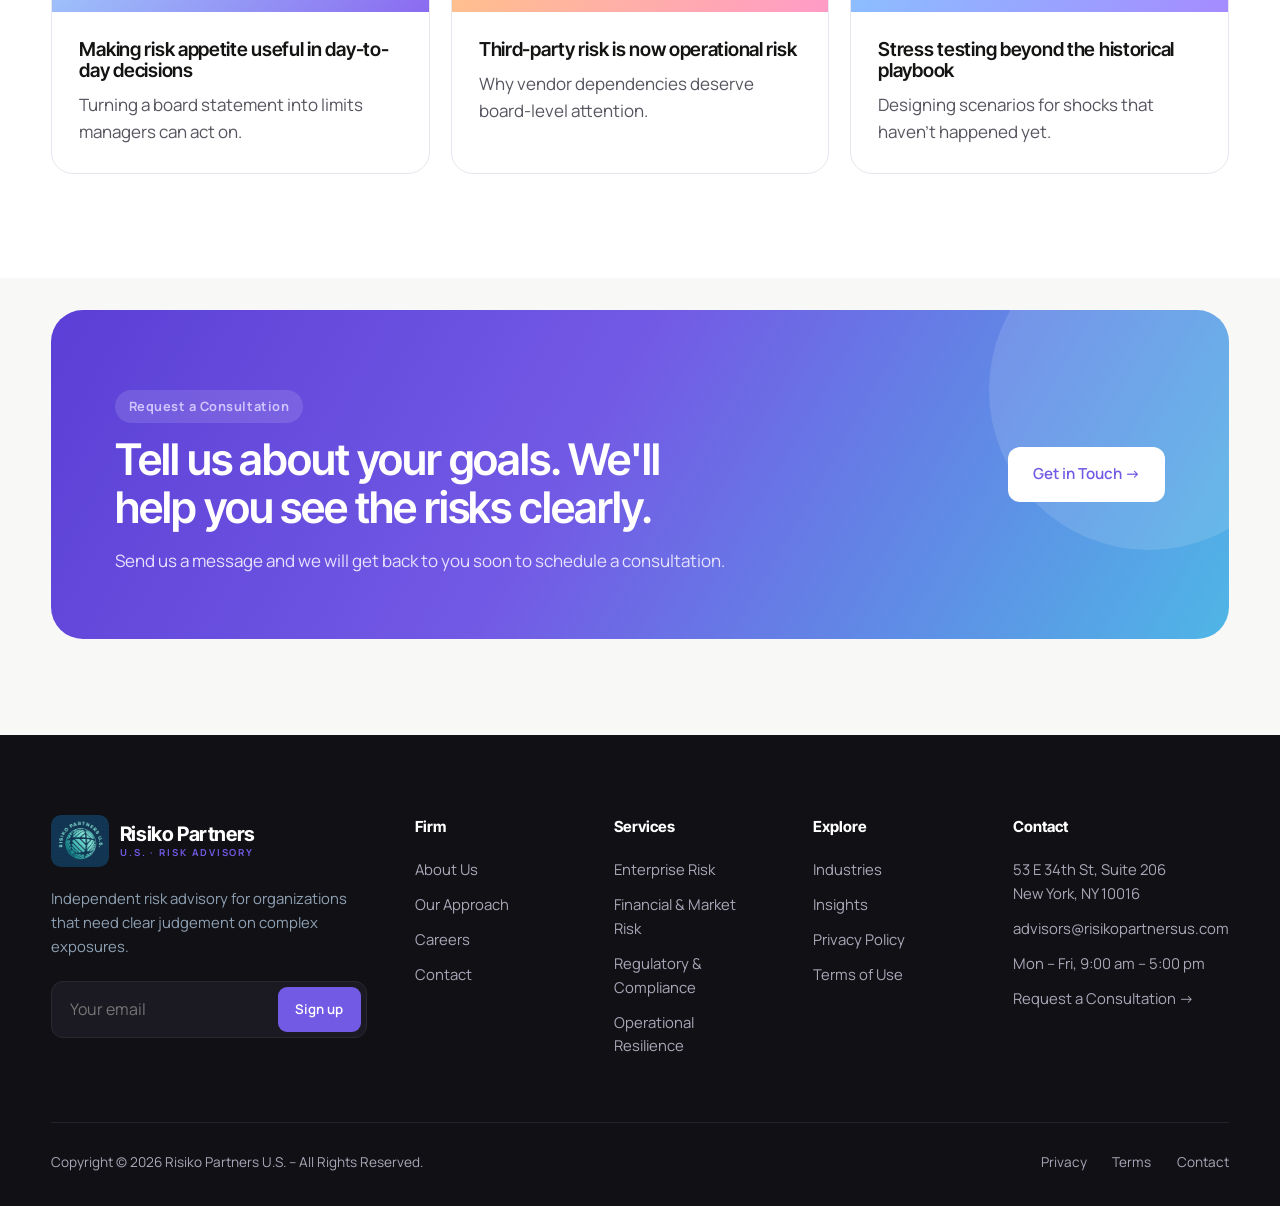
==== commit 6d24408b: "Use original Risiko Partners logo; send all forms to advisors@risikopartnersus.com Co-Authored-By: C" ====
--- a/index.html
+++ b/index.html
@@ -1,11 +1,11 @@
 <!DOCTYPE html><html lang="en"><head><meta charset="utf-8"><meta name="viewport" content="width=device-width,initial-scale=1">
 <title>Risiko Partners U.S. | Risk Advisor</title><meta name="description" content="Risiko Partners U.S. is an independent risk advisory firm helping organizations manage financial, regulatory, operational and strategic risk.">
-<link rel="icon" href="assets/favicon.svg" type="image/svg+xml">
+<link rel="icon" href="assets/favicon.png" type="image/png"><link rel="apple-touch-icon" href="assets/apple-touch-icon.png"><meta property="og:image" content="assets/logo.png">
 <link rel="preconnect" href="https://fonts.googleapis.com"><link rel="preconnect" href="https://fonts.gstatic.com" crossorigin>
 <link href="https://fonts.googleapis.com/css2?family=Inter+Tight:wght@500;600;700&family=Manrope:wght@400;500;600;700&display=swap" rel="stylesheet">
 <link rel="stylesheet" href="assets/style.css"></head><body>
 <div class="topbar"><div class="wrap"><span>📍 Headquartered at 53 E 34th St, Suite 206, New York, NY 10016 &nbsp;·&nbsp; Mon–Fri, 9 am – 5 pm</span><a class="pill" href="contact.html">Book a Consultation</a></div></div>
-<header class="site"><div class="wrap"><a href="index.html" class="brand"><svg class="brand-mark" viewBox="0 0 40 40" fill="none"><defs><linearGradient id="bm" x1="0" y1="0" x2="1" y2="1"><stop offset="0" stop-color="#8a6bf0"/><stop offset="1" stop-color="#4fb6e6"/></linearGradient></defs><rect width="40" height="40" rx="10" fill="url(#bm)"/><circle cx="20" cy="20" r="11" stroke="#fff" stroke-width="1.4"/><path d="M9 20h22M20 9v22M12.5 12.5l15 15M27.5 12.5l-15 15" stroke="#fff" stroke-width="1" opacity=".7"/><circle cx="20" cy="20" r="3" fill="#fff"/></svg><span class="brand-name">Risiko Partners<small>U.S. · RISK ADVISORY</small></span></a>
+<header class="site"><div class="wrap"><a href="index.html" class="brand"><img class="brand-mark" src="assets/logo-sm.png" alt="Risiko Partners U.S. logo" width="62" height="55"><span class="brand-name">Risiko Partners<small>U.S. · RISK ADVISORY</small></span></a>
 <nav class="main" id="nav"><a href="index.html" class="active">Home</a><a href="about.html" class="">About</a><a href="services.html" class="">Services</a><a href="industries.html" class="">Industries</a><a href="approach.html" class="">Approach</a><a href="insights.html" class="">Insights</a><a href="careers.html" class="">Careers</a><span class="nav-cta"><a href="mailto:advisors@risikopartnersus.com" class="btn btn-line">Email Us</a><a href="contact.html" class="btn btn-gold">Get in Touch</a></span></nav>
 <button class="menu-toggle" aria-label="Menu" onclick="document.getElementById('nav').classList.toggle('open')">&#9776;</button></div></header>
 <main><section class="hero"><div class="bg"></div><div class="blob"></div><div class="wrap"><div>
@@ -60,9 +60,9 @@
 <section class="cta-band"><div class="wrap"><div><p class="eyebrow light">Request a Consultation</p><h2 style="margin-top:.8rem">Tell us about your goals. We'll help you see the risks clearly.</h2><p>Send us a message and we will get back to you soon to schedule a consultation.</p></div>
 <a href="contact.html" class="btn btn-gold">Get in Touch →</a></div></section></main>
 <footer class="site"><div class="wrap"><div class="fgrid">
-<div><a href="index.html" class="brand"><svg class="brand-mark" viewBox="0 0 40 40" fill="none"><defs><linearGradient id="bm" x1="0" y1="0" x2="1" y2="1"><stop offset="0" stop-color="#8a6bf0"/><stop offset="1" stop-color="#4fb6e6"/></linearGradient></defs><rect width="40" height="40" rx="10" fill="url(#bm)"/><circle cx="20" cy="20" r="11" stroke="#fff" stroke-width="1.4"/><path d="M9 20h22M20 9v22M12.5 12.5l15 15M27.5 12.5l-15 15" stroke="#fff" stroke-width="1" opacity=".7"/><circle cx="20" cy="20" r="3" fill="#fff"/></svg><span class="brand-name">Risiko Partners<small>U.S. · RISK ADVISORY</small></span></a>
+<div><a href="index.html" class="brand"><img class="brand-mark" src="assets/logo-sm.png" alt="Risiko Partners U.S. logo" width="62" height="55"><span class="brand-name">Risiko Partners<small>U.S. · RISK ADVISORY</small></span></a>
 <p style="color:#8fa1b4;max-width:34ch">Independent risk advisory for organizations that need clear judgement on complex exposures.</p>
-<form class="sub" onsubmit="event.preventDefault();this.innerHTML='<span style=&quot;color:#b9a8ff&quot;>Thank you for subscribing.</span>'"><input type="email" placeholder="Your email" required aria-label="Email"><button>Sign up</button></form></div>
+<form class="sub" data-subject="Newsletter sign-up"><input type="email" name="email" placeholder="Your email" required aria-label="Email"><button>Sign up</button></form></div>
 <div><h4>Firm</h4><ul><li><a href="about.html">About Us</a></li><li><a href="approach.html">Our Approach</a></li><li><a href="careers.html">Careers</a></li><li><a href="contact.html">Contact</a></li></ul></div>
 <div><h4>Services</h4><ul><li><a href="services.html#erm">Enterprise Risk</a></li><li><a href="services.html#financial">Financial &amp; Market Risk</a></li><li><a href="services.html#regulatory">Regulatory &amp; Compliance</a></li><li><a href="services.html#resilience">Operational Resilience</a></li></ul></div>
 <div><h4>Explore</h4><ul><li><a href="industries.html">Industries</a></li><li><a href="insights.html">Insights</a></li><li><a href="privacy.html">Privacy Policy</a></li><li><a href="terms.html">Terms of Use</a></li></ul></div>
--- a/assets/style.css
+++ b/assets/style.css
@@ -27,7 +27,7 @@
 header.site{position:sticky;top:12px;z-index:50;margin-top:12px}
 header.site .wrap{display:flex;align-items:center;justify-content:space-between;height:68px;background:rgba(255,255,255,.88);backdrop-filter:blur(14px);border-radius:20px;padding:0 1rem 0 1.3rem;box-shadow:0 10px 30px -18px rgba(40,30,90,.35);border:1px solid rgba(255,255,255,.9)}
 .brand{display:flex;align-items:center;gap:.65rem}
-.brand-mark{width:38px;height:38px;border-radius:10px}
+.brand-mark{width:auto;height:52px;border-radius:10px}
 .brand-name{font-family:var(--head);font-weight:700;font-size:1.25rem;letter-spacing:-.02em;line-height:1}
 .brand-name small{display:block;font-family:var(--sans);font-size:.6rem;font-weight:700;letter-spacing:.2em;color:var(--p);margin-top:.25rem}
 footer .brand-name{color:#fff}
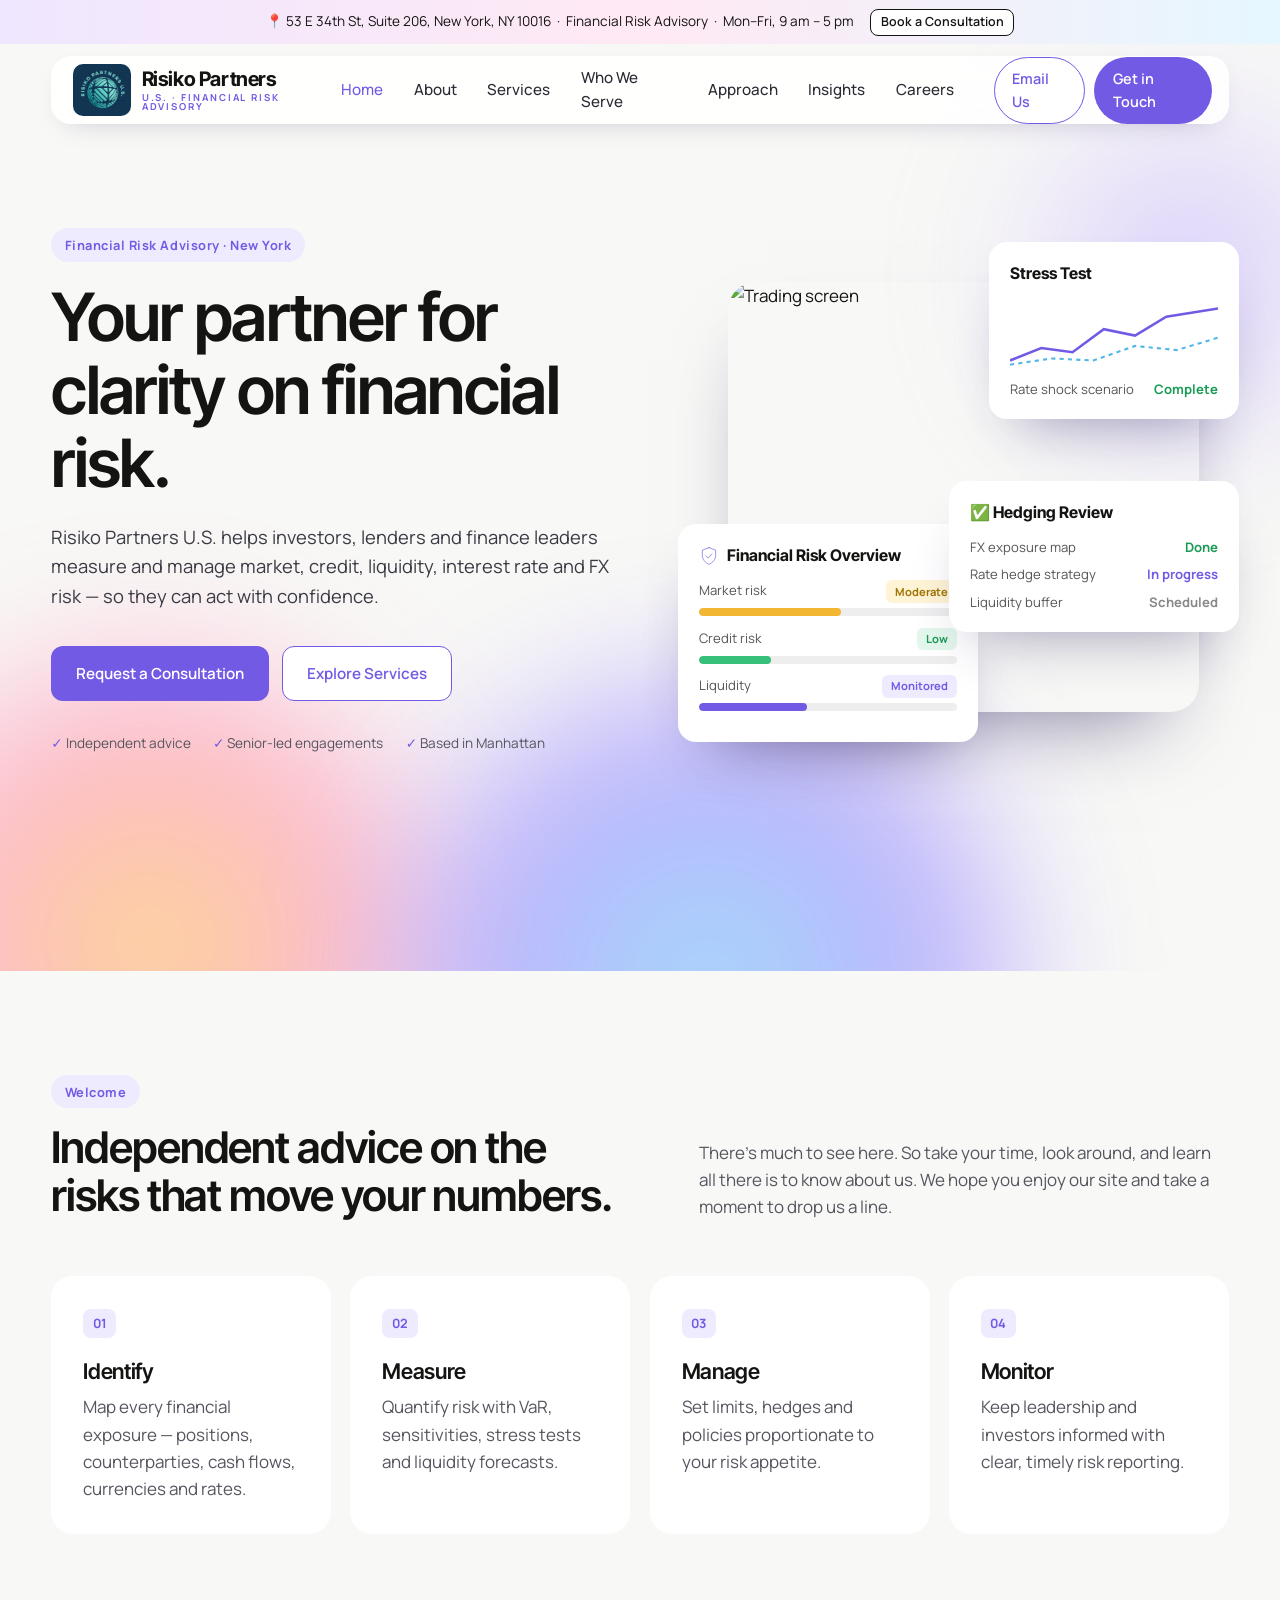
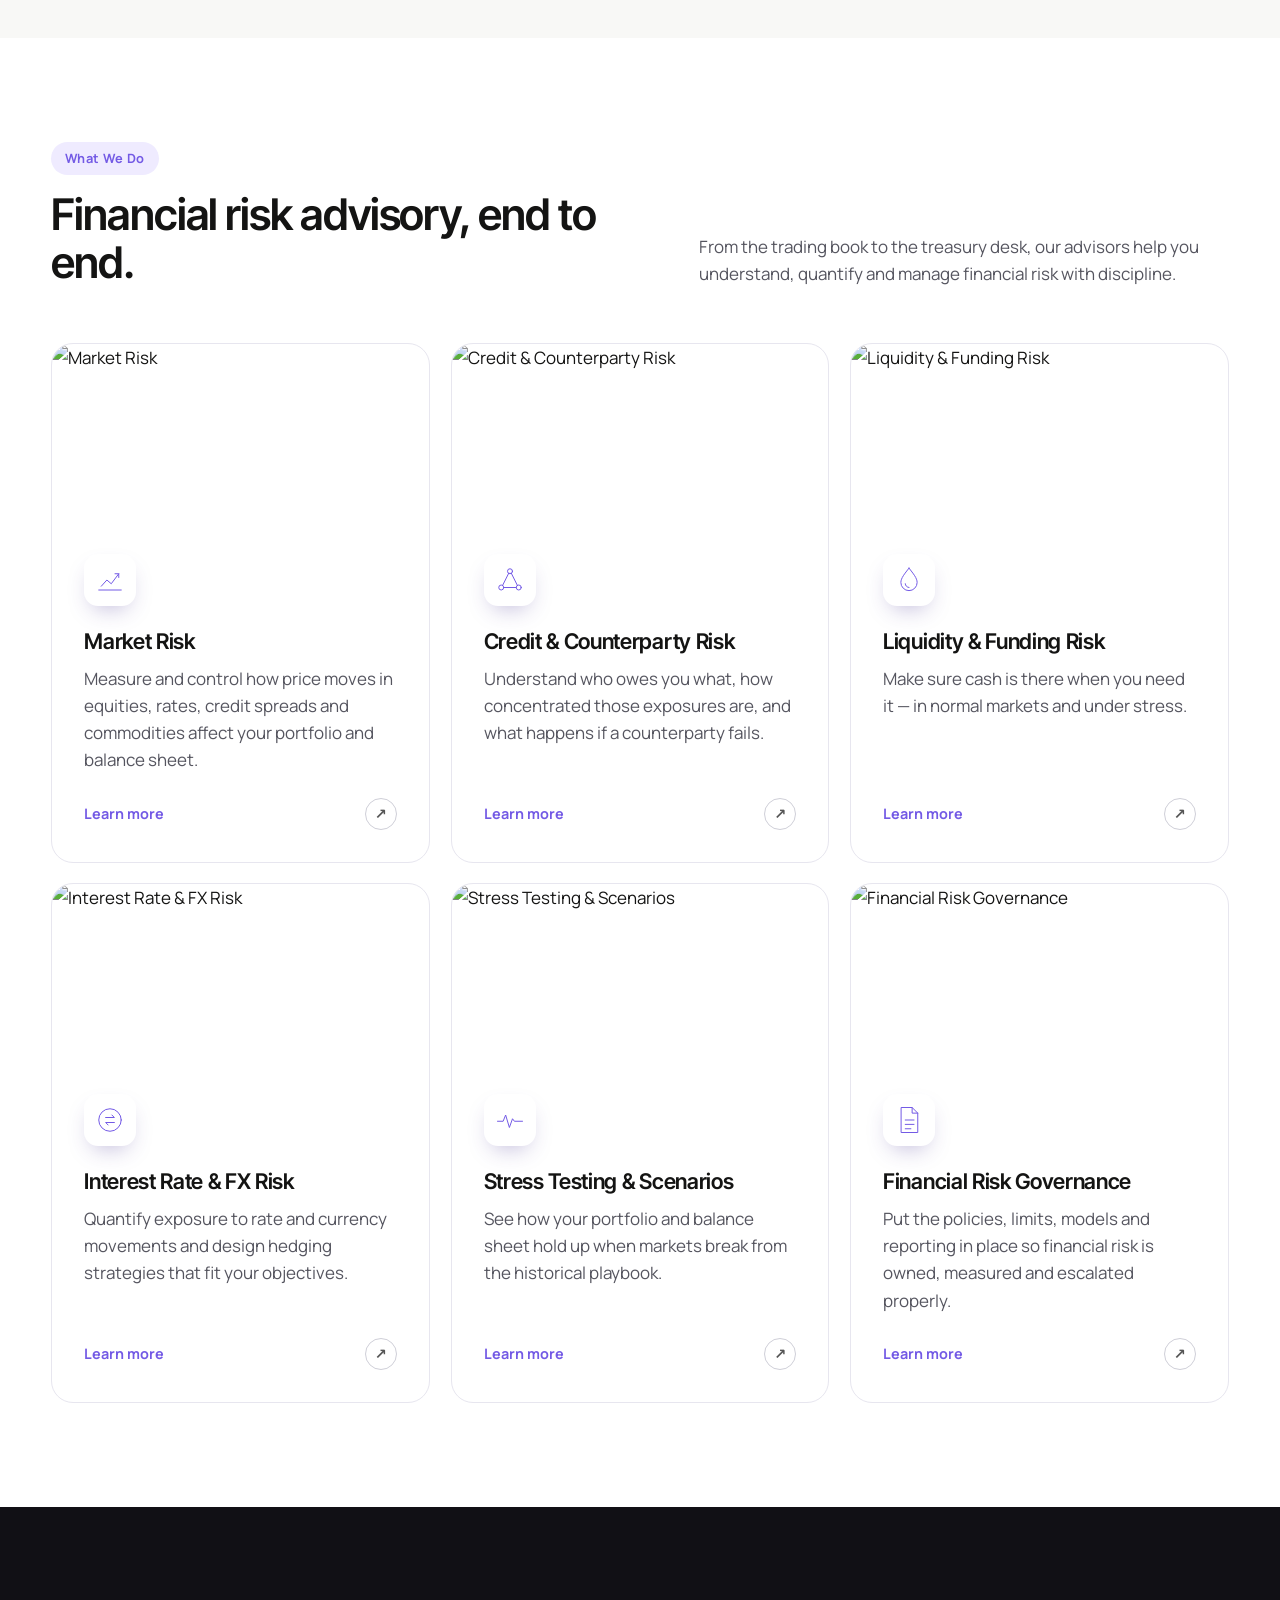
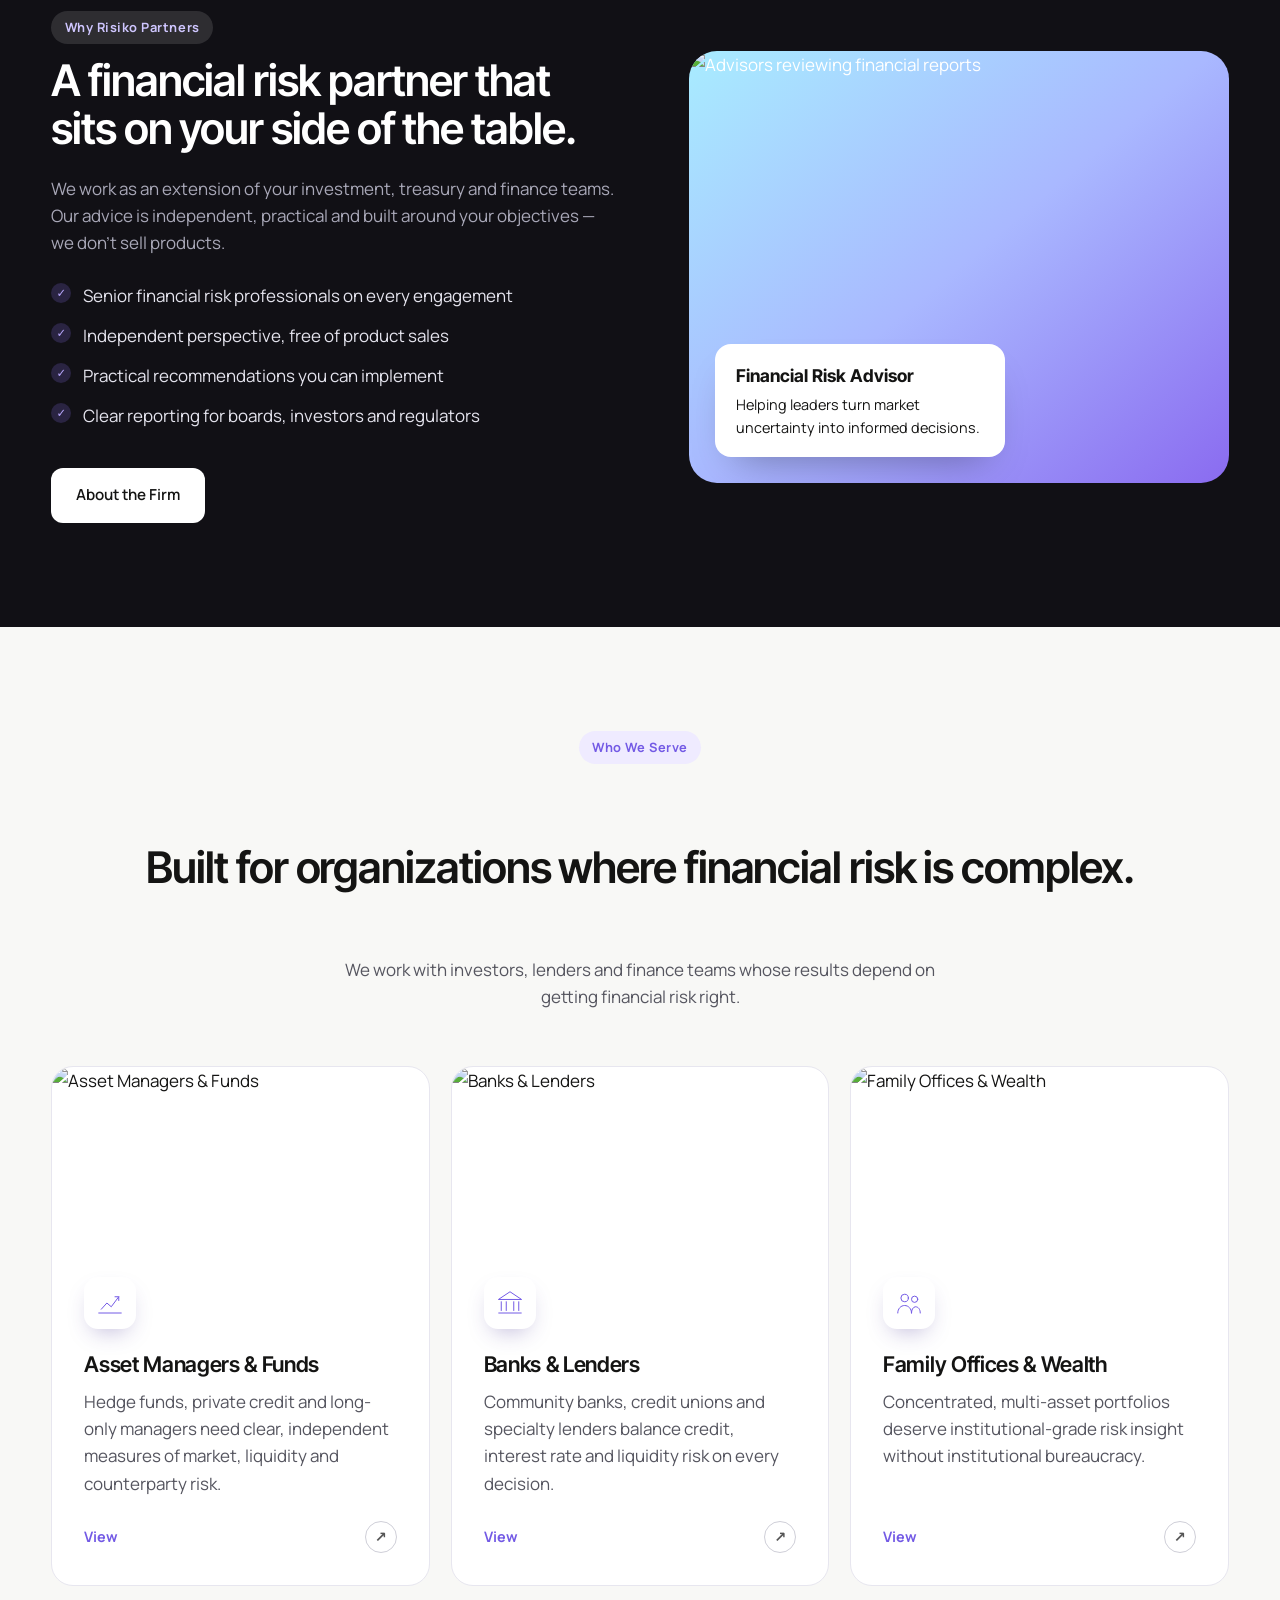
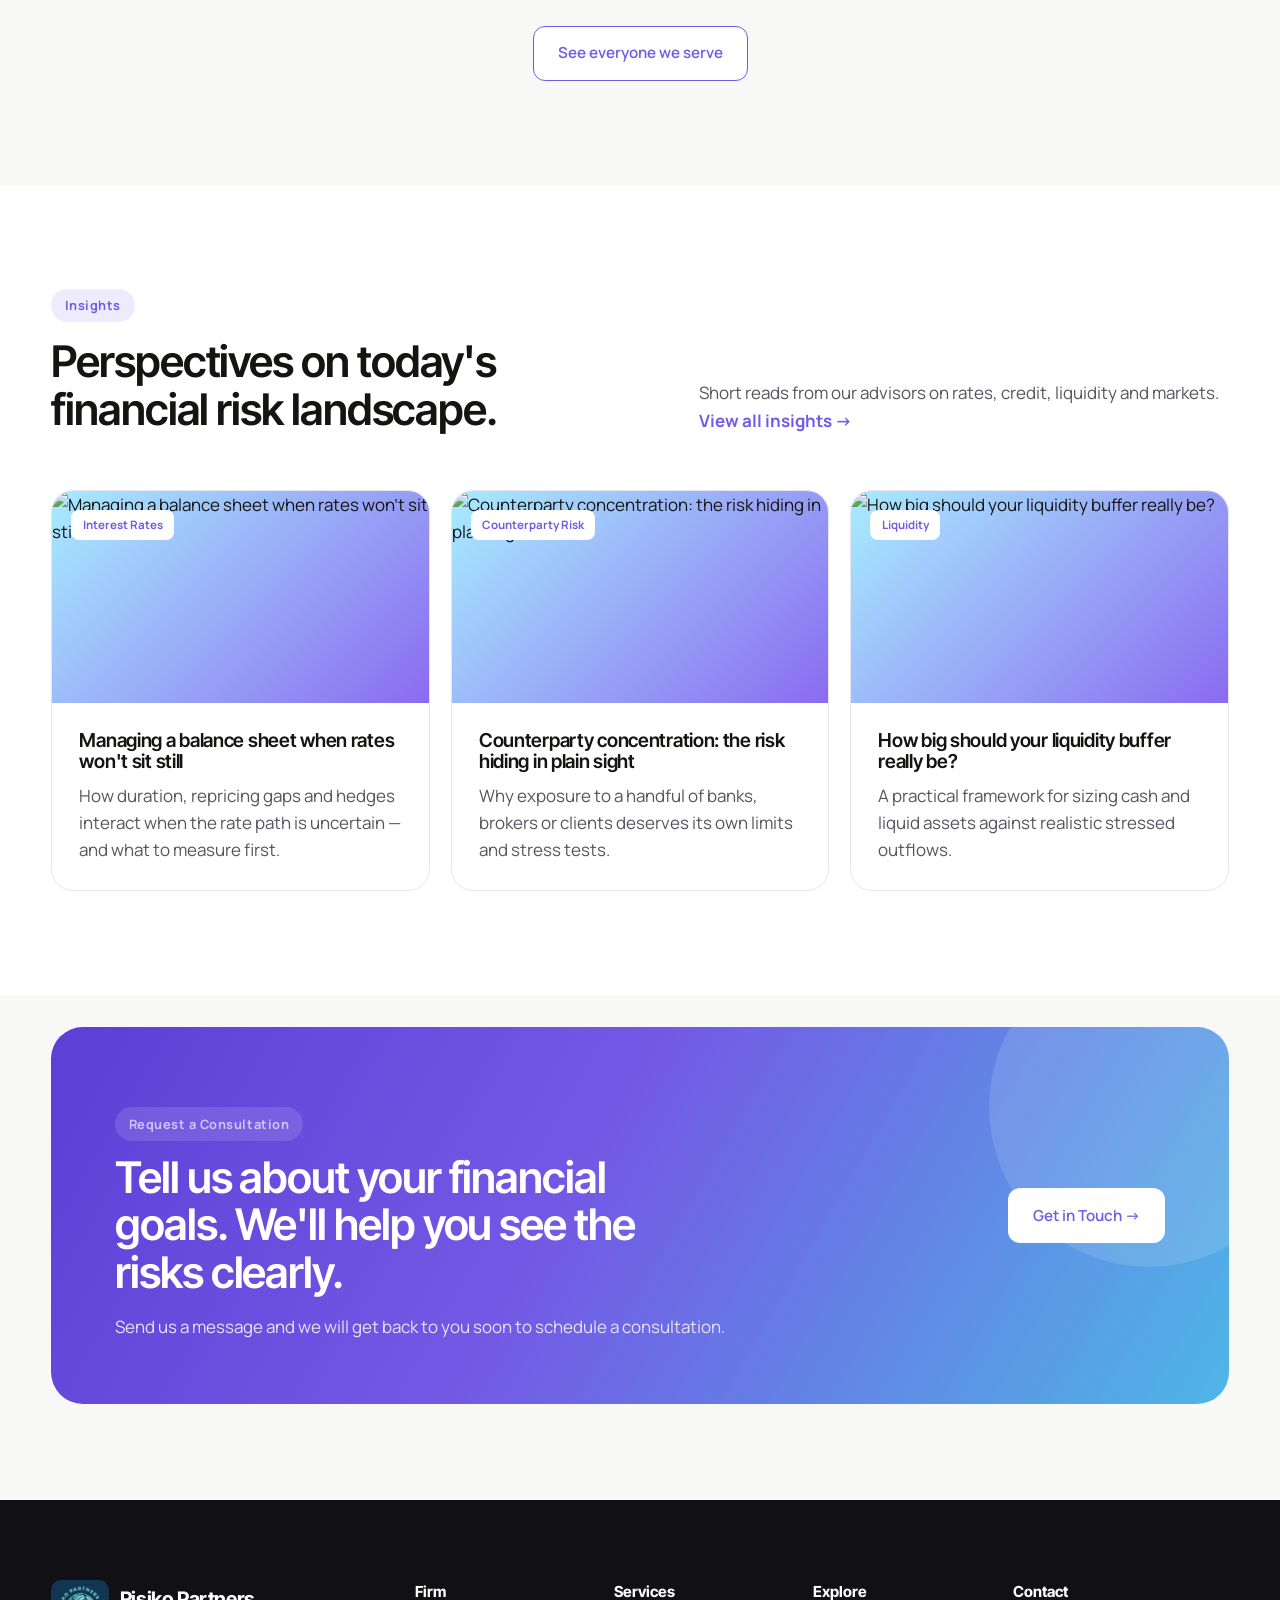
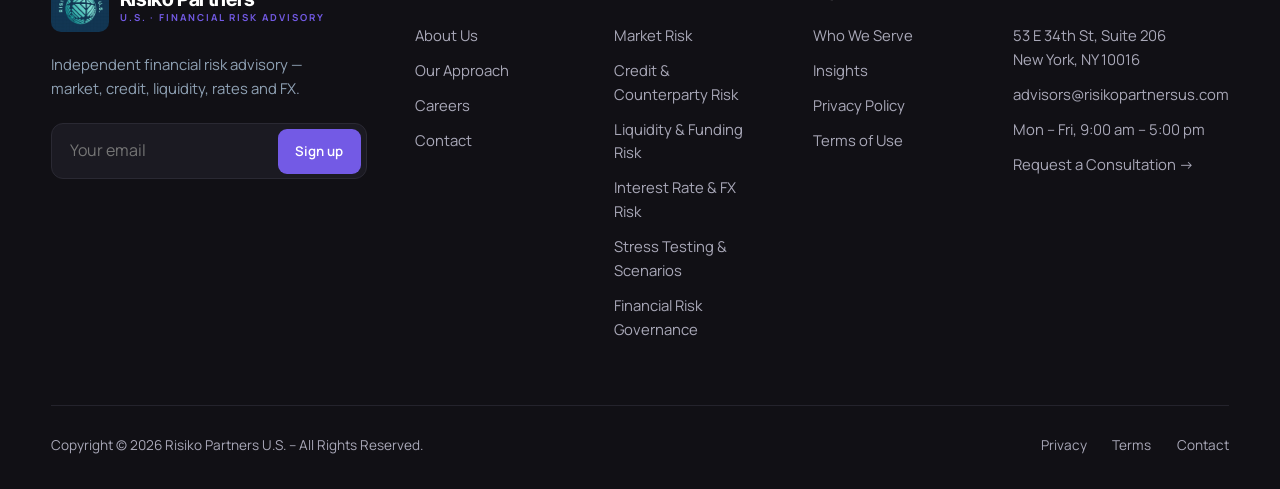
==== commit 8bcbe740: "Refocus site on financial risk advisory; add stock photography Co-Authored-By: Claude Opus 5.5 <nore" ====
--- a/index.html
+++ b/index.html
@@ -1,71 +1,61 @@
 <!DOCTYPE html><html lang="en"><head><meta charset="utf-8"><meta name="viewport" content="width=device-width,initial-scale=1">
-<title>Risiko Partners U.S. | Risk Advisor</title><meta name="description" content="Risiko Partners U.S. is an independent risk advisory firm helping organizations manage financial, regulatory, operational and strategic risk.">
+<title>Risiko Partners U.S. | Financial Risk Advisory</title><meta name="description" content="Risiko Partners U.S. is an independent financial risk advisory firm in New York — market, credit, liquidity, interest rate and FX risk.">
 <link rel="icon" href="assets/favicon.png" type="image/png"><link rel="apple-touch-icon" href="assets/apple-touch-icon.png"><meta property="og:image" content="assets/logo.png">
-<link rel="preconnect" href="https://fonts.googleapis.com"><link rel="preconnect" href="https://fonts.gstatic.com" crossorigin>
+<link rel="preconnect" href="https://fonts.googleapis.com"><link rel="preconnect" href="https://fonts.gstatic.com" crossorigin><link rel="preconnect" href="https://images.unsplash.com">
 <link href="https://fonts.googleapis.com/css2?family=Inter+Tight:wght@500;600;700&family=Manrope:wght@400;500;600;700&display=swap" rel="stylesheet">
 <link rel="stylesheet" href="assets/style.css"></head><body>
-<div class="topbar"><div class="wrap"><span>📍 Headquartered at 53 E 34th St, Suite 206, New York, NY 10016 &nbsp;·&nbsp; Mon–Fri, 9 am – 5 pm</span><a class="pill" href="contact.html">Book a Consultation</a></div></div>
-<header class="site"><div class="wrap"><a href="index.html" class="brand"><img class="brand-mark" src="assets/logo-sm.png" alt="Risiko Partners U.S. logo" width="62" height="55"><span class="brand-name">Risiko Partners<small>U.S. · RISK ADVISORY</small></span></a>
-<nav class="main" id="nav"><a href="index.html" class="active">Home</a><a href="about.html" class="">About</a><a href="services.html" class="">Services</a><a href="industries.html" class="">Industries</a><a href="approach.html" class="">Approach</a><a href="insights.html" class="">Insights</a><a href="careers.html" class="">Careers</a><span class="nav-cta"><a href="mailto:advisors@risikopartnersus.com" class="btn btn-line">Email Us</a><a href="contact.html" class="btn btn-gold">Get in Touch</a></span></nav>
+<div class="topbar"><div class="wrap"><span>📍 53 E 34th St, Suite 206, New York, NY 10016 &nbsp;·&nbsp; Financial Risk Advisory &nbsp;·&nbsp; Mon–Fri, 9 am – 5 pm</span><a class="pill" href="contact.html">Book a Consultation</a></div></div>
+<header class="site"><div class="wrap"><a href="index.html" class="brand"><img class="brand-mark" src="assets/logo-sm.png" alt="Risiko Partners U.S. logo" width="62" height="55"><span class="brand-name">Risiko Partners<small>U.S. · FINANCIAL RISK ADVISORY</small></span></a>
+<nav class="main" id="nav"><a href="index.html" class="active">Home</a><a href="about.html" class="">About</a><a href="services.html" class="">Services</a><a href="industries.html" class="">Who We Serve</a><a href="approach.html" class="">Approach</a><a href="insights.html" class="">Insights</a><a href="careers.html" class="">Careers</a><span class="nav-cta"><a href="mailto:advisors@risikopartnersus.com" class="btn btn-line">Email Us</a><a href="contact.html" class="btn btn-gold">Get in Touch</a></span></nav>
 <button class="menu-toggle" aria-label="Menu" onclick="document.getElementById('nav').classList.toggle('open')">&#9776;</button></div></header>
 <main><section class="hero"><div class="bg"></div><div class="blob"></div><div class="wrap"><div>
-<p class="eyebrow">Risk Advisor · New York</p><h1>Your partner for clarity on every risk.</h1>
-<p class="lead">From enterprise risk to regulation and resilience, Risiko Partners U.S. helps organizations identify, measure and manage the exposures that matter — end to end.</p>
+<p class="eyebrow">Financial Risk Advisory · New York</p><h1>Your partner for clarity on financial risk.</h1>
+<p class="lead">Risiko Partners U.S. helps investors, lenders and finance leaders measure and manage market, credit, liquidity, interest rate and FX risk — so they can act with confidence.</p>
 <div class="cta"><a href="contact.html" class="btn btn-gold">Request a Consultation</a><a href="services.html" class="btn btn-line">Explore Services</a></div>
 <div class="trust"><span>Independent advice</span><span>Senior-led engagements</span><span>Based in Manhattan</span></div></div>
-<div class="mock" aria-hidden="true">
-<div class="mc mc-1"><h5><svg width="20" height="20" style="color:#735ae5" viewBox="0 0 48 48" fill="none" stroke="currentColor" stroke-width="1.6" stroke-linecap="round" stroke-linejoin="round"><path d="M24 4 8 10v12c0 10 7 18 16 22 9-4 16-12 16-22V10L24 4z"/><path d="m17 24 5 5 9-10"/></svg> Risk Overview</h5>
+<div class="mock" aria-hidden="true"><div class="mock-photo"><img class="" src="https://images.unsplash.com/photo-1611974789855-9c2a0a7236a3?auto=format&fit=crop&w=1100&q=75" alt="Trading screen" loading="lazy"></div>
+<div class="mc mc-1"><h5><svg width="20" height="20" style="color:#735ae5" viewBox="0 0 48 48" fill="none" stroke="currentColor" stroke-width="1.6" stroke-linecap="round" stroke-linejoin="round"><path d="M24 4 8 10v12c0 10 7 18 16 22 9-4 16-12 16-22V10L24 4z"/><path d="m17 24 5 5 9-10"/></svg> Financial Risk Overview</h5>
 <div class="lbl"><span>Market risk</span><span class="chip" style="background:#fff4d6;color:#a07400">Moderate</span></div><div class="bar"><i style="width:55%;background:#f2b630"></i></div>
-<div class="lbl"><span>Regulatory</span><span class="chip" style="background:#e3f7ec;color:#1a9b55">Low</span></div><div class="bar"><i style="width:28%;background:#36c07a"></i></div>
-<div class="lbl"><span>Operational</span><span class="chip" style="background:#efebff;color:#735ae5">Monitored</span></div><div class="bar"><i style="width:42%;background:#735ae5"></i></div></div>
-<div class="mc mc-2"><h5>Stress Test</h5><svg viewBox="0 0 200 70" fill="none"><path d="M0 60 30 48 60 52 90 30 120 36 150 18 200 10" stroke="#735ae5" stroke-width="2.5"/><path d="M0 64 40 58 80 60 120 46 160 50 200 38" stroke="#4fb6e6" stroke-width="2" stroke-dasharray="4 4"/></svg><div class="lbl" style="margin-top:.5rem"><span>Scenario run</span><b class="ok">Complete</b></div></div>
-<div class="mc mc-3"><h5>✅ Controls Review</h5><div class="lbl"><span>Policy framework</span><b class="ok">Done</b></div><div class="lbl" style="margin-top:.4rem"><span>Board report</span><b style="color:#735ae5">In progress</b></div><div class="lbl" style="margin-top:.4rem"><span>Vendor risk</span><b style="color:#888">Scheduled</b></div></div>
-<div class="mc mc-4"><h5>Consultation booked</h5><span style="opacity:.85">53 E 34th St · Suite 206</span></div>
+<div class="lbl"><span>Credit risk</span><span class="chip" style="background:#e3f7ec;color:#1a9b55">Low</span></div><div class="bar"><i style="width:28%;background:#36c07a"></i></div>
+<div class="lbl"><span>Liquidity</span><span class="chip" style="background:#efebff;color:#735ae5">Monitored</span></div><div class="bar"><i style="width:42%;background:#735ae5"></i></div></div>
+<div class="mc mc-2"><h5>Stress Test</h5><svg viewBox="0 0 200 70" fill="none"><path d="M0 60 30 48 60 52 90 30 120 36 150 18 200 10" stroke="#735ae5" stroke-width="2.5"/><path d="M0 64 40 58 80 60 120 46 160 50 200 38" stroke="#4fb6e6" stroke-width="2" stroke-dasharray="4 4"/></svg><div class="lbl" style="margin-top:.5rem"><span>Rate shock scenario</span><b class="ok">Complete</b></div></div>
+<div class="mc mc-3"><h5>✅ Hedging Review</h5><div class="lbl"><span>FX exposure map</span><b class="ok">Done</b></div><div class="lbl" style="margin-top:.4rem"><span>Rate hedge strategy</span><b style="color:#735ae5">In progress</b></div><div class="lbl" style="margin-top:.4rem"><span>Liquidity buffer</span><b style="color:#888">Scheduled</b></div></div>
 </div></div></section>
 
-<section><div class="wrap"><div class="head reveal"><div><p class="eyebrow">Welcome</p><h2>Independent advice for complex exposures.</h2></div>
+<section><div class="wrap"><div class="head reveal"><div><p class="eyebrow">Welcome</p><h2>Independent advice on the risks that move your numbers.</h2></div>
 <p>There's much to see here. So take your time, look around, and learn all there is to know about us. We hope you enjoy our site and take a moment to drop us a line.</p></div>
 <div class="pillars reveal">
-<div class="pillar"><div class="num">01</div><h3>Identify</h3><p>Surface the exposures across your business before they surface on their own.</p></div>
-<div class="pillar"><div class="num">02</div><h3>Assess</h3><p>Measure likelihood and impact with structured, evidence-based analysis.</p></div>
-<div class="pillar"><div class="num">03</div><h3>Mitigate</h3><p>Design controls, limits and plans proportionate to your risk appetite.</p></div>
-<div class="pillar"><div class="num">04</div><h3>Monitor</h3><p>Keep leadership informed with clear reporting and early warning indicators.</p></div>
+<div class="pillar"><div class="num">01</div><h3>Identify</h3><p>Map every financial exposure — positions, counterparties, cash flows, currencies and rates.</p></div>
+<div class="pillar"><div class="num">02</div><h3>Measure</h3><p>Quantify risk with VaR, sensitivities, stress tests and liquidity forecasts.</p></div>
+<div class="pillar"><div class="num">03</div><h3>Manage</h3><p>Set limits, hedges and policies proportionate to your risk appetite.</p></div>
+<div class="pillar"><div class="num">04</div><h3>Monitor</h3><p>Keep leadership and investors informed with clear, timely risk reporting.</p></div>
 </div></div></section>
 
-<section class="soft"><div class="wrap"><div class="head reveal"><div><p class="eyebrow">What We Do</p><h2>Advisory capabilities across the full risk spectrum.</h2></div>
-<p>From the boardroom to the trading desk, our advisors help organizations understand, quantify and manage risk with discipline.</p></div>
-<div class="cards"><a href="services.html#erm" class="card reveal"><svg class="ico" viewBox="0 0 48 48" fill="none" stroke="currentColor" stroke-width="1.6" stroke-linecap="round" stroke-linejoin="round"><path d="M24 4 8 10v12c0 10 7 18 16 22 9-4 16-12 16-22V10L24 4z"/><path d="m17 24 5 5 9-10"/></svg><h3>Enterprise Risk Management</h3><p>Build a risk framework that leadership actually uses — from risk appetite and taxonomy to registers, reporting and board-level oversight.</p><span class="more">Learn more →</span></a><a href="services.html#financial" class="card reveal"><svg class="ico" viewBox="0 0 48 48" fill="none" stroke="currentColor" stroke-width="1.6" stroke-linecap="round" stroke-linejoin="round"><path d="M6 40h36M10 34l9-10 7 6 12-16"/><path d="M32 14h6v6"/></svg><h3>Financial & Market Risk</h3><p>Understand how market movements, liquidity and counterparties affect your balance sheet, and put sensible limits and controls around them.</p><span class="more">Learn more →</span></a><a href="services.html#regulatory" class="card reveal"><svg class="ico" viewBox="0 0 48 48" fill="none" stroke="currentColor" stroke-width="1.6" stroke-linecap="round" stroke-linejoin="round"><path d="M24 6v36M10 42h28M8 14h32M14 14l-6 12h12zM34 14l-6 12h12z"/></svg><h3>Regulatory & Compliance</h3><p>Stay ahead of regulatory expectations with practical compliance programs, gap assessments and remediation support.</p><span class="more">Learn more →</span></a><a href="services.html#resilience" class="card reveal"><svg class="ico" viewBox="0 0 48 48" fill="none" stroke="currentColor" stroke-width="1.6" stroke-linecap="round" stroke-linejoin="round"><path d="M4 26h9l4-10 6 20 5-14 3 4h13"/></svg><h3>Operational Resilience</h3><p>Prepare for disruption. We map critical processes, test your response and strengthen continuity across the organization.</p><span class="more">Learn more →</span></a><a href="services.html#governance" class="card reveal"><svg class="ico" viewBox="0 0 48 48" fill="none" stroke="currentColor" stroke-width="1.6" stroke-linecap="round" stroke-linejoin="round"><circle cx="24" cy="10" r="4"/><circle cx="10" cy="36" r="4"/><circle cx="38" cy="36" r="4"/><path d="M22 13 12 33M26 13l10 20M14 36h20"/></svg><h3>Governance & Controls</h3><p>Align roles, policies and internal controls so accountability is clear and decisions are documented.</p><span class="more">Learn more →</span></a><a href="services.html#transactions" class="card reveal"><svg class="ico" viewBox="0 0 48 48" fill="none" stroke="currentColor" stroke-width="1.6" stroke-linecap="round" stroke-linejoin="round"><path d="M12 4h17l9 9v31H12z"/><path d="M29 4v9h9M18 24h14M18 31h14M18 38h9"/></svg><h3>Transaction & Strategic Risk</h3><p>Independent risk perspective on major decisions — acquisitions, new markets, new products and capital commitments.</p><span class="more">Learn more →</span></a></div></div></section>
+<section class="soft"><div class="wrap"><div class="head reveal"><div><p class="eyebrow">What We Do</p><h2>Financial risk advisory, end to end.</h2></div>
+<p>From the trading book to the treasury desk, our advisors help you understand, quantify and manage financial risk with discipline.</p></div>
+<div class="cards"><a href="services.html#market" class="card pcard reveal"><div class="pimg"><img class="" src="https://images.unsplash.com/photo-1611974789855-9c2a0a7236a3?auto=format&fit=crop&w=700&q=75" alt="Market Risk" loading="lazy"></div><div class="pbody"><svg class="ico" viewBox="0 0 48 48" fill="none" stroke="currentColor" stroke-width="1.6" stroke-linecap="round" stroke-linejoin="round"><path d="M6 40h36M10 34l9-10 7 6 12-16"/><path d="M32 14h6v6"/></svg><h3>Market Risk</h3><p>Measure and control how price moves in equities, rates, credit spreads and commodities affect your portfolio and balance sheet.</p><span class="more">Learn more</span></div></a><a href="services.html#credit" class="card pcard reveal"><div class="pimg"><img class="" src="https://images.unsplash.com/photo-1758519289022-5f9dea0d8cdc?auto=format&fit=crop&w=700&q=75" alt="Credit & Counterparty Risk" loading="lazy"></div><div class="pbody"><svg class="ico" viewBox="0 0 48 48" fill="none" stroke="currentColor" stroke-width="1.6" stroke-linecap="round" stroke-linejoin="round"><circle cx="24" cy="10" r="4"/><circle cx="10" cy="36" r="4"/><circle cx="38" cy="36" r="4"/><path d="M22 13 12 33M26 13l10 20M14 36h20"/></svg><h3>Credit & Counterparty Risk</h3><p>Understand who owes you what, how concentrated those exposures are, and what happens if a counterparty fails.</p><span class="more">Learn more</span></div></a><a href="services.html#liquidity" class="card pcard reveal"><div class="pimg"><img class="" src="https://images.unsplash.com/photo-1535320903710-d993d3d77d29?auto=format&fit=crop&w=700&q=75" alt="Liquidity & Funding Risk" loading="lazy"></div><div class="pbody"><svg class="ico" viewBox="0 0 48 48" fill="none" stroke="currentColor" stroke-width="1.6" stroke-linecap="round" stroke-linejoin="round"><path d="M24 5c7 9 13 16 13 23a13 13 0 0 1-26 0c0-7 6-14 13-23z"/><path d="M18 30a6 6 0 0 0 6 6"/></svg><h3>Liquidity & Funding Risk</h3><p>Make sure cash is there when you need it — in normal markets and under stress.</p><span class="more">Learn more</span></div></a><a href="services.html#rates-fx" class="card pcard reveal"><div class="pimg"><img class="" src="https://images.unsplash.com/photo-1612178991541-b48cc8e92a4d?auto=format&fit=crop&w=700&q=75" alt="Interest Rate & FX Risk" loading="lazy"></div><div class="pbody"><svg class="ico" viewBox="0 0 48 48" fill="none" stroke="currentColor" stroke-width="1.6" stroke-linecap="round" stroke-linejoin="round"><circle cx="24" cy="24" r="18"/><path d="M17 20h14l-4-4M31 28H17l4 4"/></svg><h3>Interest Rate & FX Risk</h3><p>Quantify exposure to rate and currency movements and design hedging strategies that fit your objectives.</p><span class="more">Learn more</span></div></a><a href="services.html#stress" class="card pcard reveal"><div class="pimg"><img class="" src="https://images.unsplash.com/photo-1526628953301-3e589a6a8b74?auto=format&fit=crop&w=700&q=75" alt="Stress Testing & Scenarios" loading="lazy"></div><div class="pbody"><svg class="ico" viewBox="0 0 48 48" fill="none" stroke="currentColor" stroke-width="1.6" stroke-linecap="round" stroke-linejoin="round"><path d="M4 26h9l4-10 6 20 5-14 3 4h13"/></svg><h3>Stress Testing & Scenarios</h3><p>See how your portfolio and balance sheet hold up when markets break from the historical playbook.</p><span class="more">Learn more</span></div></a><a href="services.html#governance" class="card pcard reveal"><div class="pimg"><img class="" src="https://images.unsplash.com/photo-1758519289074-9de36003622b?auto=format&fit=crop&w=700&q=75" alt="Financial Risk Governance" loading="lazy"></div><div class="pbody"><svg class="ico" viewBox="0 0 48 48" fill="none" stroke="currentColor" stroke-width="1.6" stroke-linecap="round" stroke-linejoin="round"><path d="M12 4h17l9 9v31H12z"/><path d="M29 4v9h9M18 24h14M18 31h14M18 38h9"/></svg><h3>Financial Risk Governance</h3><p>Put the policies, limits, models and reporting in place so financial risk is owned, measured and escalated properly.</p><span class="more">Learn more</span></div></a></div></div></section>
 
-<section class="dark"><div class="wrap split"><div class="reveal"><p class="eyebrow light">Why Risiko Partners</p><h2 style="margin:.8rem 0 1.4rem">A partner that sits on your side of the table.</h2>
-<p>We work as an extension of your leadership team. Our advice is independent, practical and built around your objectives — not a one-size-fits-all methodology.</p>
-<ul class="check"><li>Senior-level attention on every engagement</li><li>Independent perspective, free of product sales</li><li>Practical recommendations you can implement</li><li>Clear communication for boards and executives</li></ul>
+<section class="dark"><div class="wrap split"><div class="reveal"><p class="eyebrow light">Why Risiko Partners</p><h2 style="margin:.8rem 0 1.4rem">A financial risk partner that sits on your side of the table.</h2>
+<p>We work as an extension of your investment, treasury and finance teams. Our advice is independent, practical and built around your objectives — we don't sell products.</p>
+<ul class="check"><li>Senior financial risk professionals on every engagement</li><li>Independent perspective, free of product sales</li><li>Practical recommendations you can implement</li><li>Clear reporting for boards, investors and regulators</li></ul>
 <div style="margin-top:2.4rem"><a href="about.html" class="btn btn-white">About the Firm</a></div></div>
-<div class="visual reveal"><svg viewBox="0 0 400 340" preserveAspectRatio="xMidYMid slice" fill="none"><g stroke="#fff" stroke-opacity=".14"><path d="M0 20H400"/><path d="M0 60H400"/><path d="M0 100H400"/><path d="M0 140H400"/><path d="M0 180H400"/><path d="M0 220H400"/><path d="M0 260H400"/><path d="M0 300H400"/><path d="M20 0V340"/><path d="M60 0V340"/><path d="M100 0V340"/><path d="M140 0V340"/><path d="M180 0V340"/><path d="M220 0V340"/><path d="M260 0V340"/><path d="M300 0V340"/><path d="M340 0V340"/><path d="M380 0V340"/></g>
-<circle cx="270" cy="130" r="90" stroke="#fff" stroke-opacity=".7"/><circle cx="270" cy="130" r="55" stroke="#fff" stroke-opacity=".35"/><circle cx="270" cy="130" r="6" fill="#fff"/>
-<path d="M30 260 100 220 160 236 230 170 300 186 370 110" stroke="#fff" stroke-width="2.5"/></svg><div class="tag"><b>Risk Advisor</b>Helping leaders turn uncertainty into informed decisions.</div></div></div></section>
+<div class="visual photo reveal"><img class="" src="https://images.unsplash.com/photo-1551135049-8a33b5883817?auto=format&fit=crop&w=1100&q=75" alt="Advisors reviewing financial reports" loading="lazy"><div class="tag"><b>Financial Risk Advisor</b>Helping leaders turn market uncertainty into informed decisions.</div></div></div></section>
 
-<section><div class="wrap"><div class="head center reveal"><p class="eyebrow">Industries</p><h2>Serving organizations where risk is complex.</h2><p>Our advisory work spans sectors where financial, regulatory and operational exposures intersect.</p></div>
-<div class="cards">
-<a href="industries.html#financial" class="card reveal"><svg class="ico" viewBox="0 0 48 48" fill="none" stroke="currentColor" stroke-width="1.6" stroke-linecap="round" stroke-linejoin="round"><path d="M6 40h36M10 34l9-10 7 6 12-16"/><path d="M32 14h6v6"/></svg><h3>Financial Services</h3><p>Asset managers, lenders, funds and fintechs.</p><span class="more">View →</span></a>
-<a href="industries.html#corporate" class="card reveal"><svg class="ico" viewBox="0 0 48 48" fill="none" stroke="currentColor" stroke-width="1.6" stroke-linecap="round" stroke-linejoin="round"><circle cx="24" cy="24" r="18"/><path d="M6 24h36M24 6c6 6 6 30 0 36M24 6c-6 6-6 30 0 36"/></svg><h3>Corporates</h3><p>Mid-market and large enterprises with global exposures.</p><span class="more">View →</span></a>
-<a href="industries.html#insurance" class="card reveal"><svg class="ico" viewBox="0 0 48 48" fill="none" stroke="currentColor" stroke-width="1.6" stroke-linecap="round" stroke-linejoin="round"><path d="M24 4 8 10v12c0 10 7 18 16 22 9-4 16-12 16-22V10L24 4z"/><path d="m17 24 5 5 9-10"/></svg><h3>Insurance</h3><p>Carriers, MGAs and brokers managing underwriting and capital risk.</p><span class="more">View →</span></a>
-</div></div></section>
+<section><div class="wrap"><div class="head center reveal"><p class="eyebrow">Who We Serve</p><h2>Built for organizations where financial risk is complex.</h2><p>We work with investors, lenders and finance teams whose results depend on getting financial risk right.</p></div>
+<div class="cards"><a href="industries.html#asset" class="card pcard reveal"><div class="pimg"><img class="" src="https://images.unsplash.com/photo-1460925895917-afdab827c52f?auto=format&fit=crop&w=700&q=75" alt="Asset Managers & Funds" loading="lazy"></div><div class="pbody"><svg class="ico" viewBox="0 0 48 48" fill="none" stroke="currentColor" stroke-width="1.6" stroke-linecap="round" stroke-linejoin="round"><path d="M6 40h36M10 34l9-10 7 6 12-16"/><path d="M32 14h6v6"/></svg><h3>Asset Managers & Funds</h3><p>Hedge funds, private credit and long-only managers need clear, independent measures of market, liquidity and counterparty risk.</p><span class="more">View</span></div></a><a href="industries.html#banks" class="card pcard reveal"><div class="pimg"><img class="" src="https://images.unsplash.com/photo-1435738623530-c32d3631932f?auto=format&fit=crop&w=700&q=75" alt="Banks & Lenders" loading="lazy"></div><div class="pbody"><svg class="ico" viewBox="0 0 48 48" fill="none" stroke="currentColor" stroke-width="1.6" stroke-linecap="round" stroke-linejoin="round"><path d="M6 18 24 6l18 12z"/><path d="M10 22v14M18 22v14M30 22v14M38 22v14M6 40h36"/></svg><h3>Banks & Lenders</h3><p>Community banks, credit unions and specialty lenders balance credit, interest rate and liquidity risk on every decision.</p><span class="more">View</span></div></a><a href="industries.html#family" class="card pcard reveal"><div class="pimg"><img class="" src="https://images.unsplash.com/photo-1573164574572-cb89e39749b4?auto=format&fit=crop&w=700&q=75" alt="Family Offices & Wealth" loading="lazy"></div><div class="pbody"><svg class="ico" viewBox="0 0 48 48" fill="none" stroke="currentColor" stroke-width="1.6" stroke-linecap="round" stroke-linejoin="round"><circle cx="17" cy="16" r="6"/><circle cx="33" cy="18" r="5"/><path d="M6 40c0-7 5-12 11-12s11 5 11 12M28 40c0-5 2-9 6-10 5 0 8 4 8 10"/></svg><h3>Family Offices & Wealth</h3><p>Concentrated, multi-asset portfolios deserve institutional-grade risk insight without institutional bureaucracy.</p><span class="more">View</span></div></a></div>
+<div style="text-align:center;margin-top:2.5rem"><a href="industries.html" class="btn btn-line">See everyone we serve</a></div></div></section>
 
-<section class="soft"><div class="wrap"><div class="head reveal"><div><p class="eyebrow">Insights</p><h2>Perspectives on today's risk landscape.</h2></div><p>Short reads from our advisors on the issues shaping risk agendas. <a href="insights.html" style="color:var(--teal);font-weight:600">View all insights →</a></p></div>
-<div class="cards">
-<a href="insights.html" class="insight reveal"><div class="thumb"><span>Enterprise Risk</span></div><div class="body"><h3>Making risk appetite useful in day-to-day decisions</h3><p>Turning a board statement into limits managers can act on.</p></div></a>
-<a href="insights.html" class="insight reveal"><div class="thumb" style="--c1:#ffd26f;--c2:#ff9bc7"><span>Resilience</span></div><div class="body"><h3>Third-party risk is now operational risk</h3><p>Why vendor dependencies deserve board-level attention.</p></div></a>
-<a href="insights.html" class="insight reveal"><div class="thumb" style="--c1:#7fd8ff;--c2:#a58bff"><span>Markets</span></div><div class="body"><h3>Stress testing beyond the historical playbook</h3><p>Designing scenarios for shocks that haven't happened yet.</p></div></a>
-</div></div></section>
-<section class="cta-band"><div class="wrap"><div><p class="eyebrow light">Request a Consultation</p><h2 style="margin-top:.8rem">Tell us about your goals. We'll help you see the risks clearly.</h2><p>Send us a message and we will get back to you soon to schedule a consultation.</p></div>
+<section class="soft"><div class="wrap"><div class="head reveal"><div><p class="eyebrow">Insights</p><h2>Perspectives on today's financial risk landscape.</h2></div><p>Short reads from our advisors on rates, credit, liquidity and markets. <a href="insights.html" style="color:var(--p);font-weight:700">View all insights →</a></p></div>
+<div class="cards"><a href="insights.html" class="insight reveal"><div class="thumb"><img class="" src="https://images.unsplash.com/photo-1535320903710-d993d3d77d29?auto=format&fit=crop&w=700&q=75" alt="Managing a balance sheet when rates won't sit still" loading="lazy"><span>Interest Rates</span></div><div class="body"><h3>Managing a balance sheet when rates won't sit still</h3><p>How duration, repricing gaps and hedges interact when the rate path is uncertain — and what to measure first.</p></div></a><a href="insights.html" class="insight reveal"><div class="thumb"><img class="" src="https://images.unsplash.com/photo-1758519289022-5f9dea0d8cdc?auto=format&fit=crop&w=700&q=75" alt="Counterparty concentration: the risk hiding in plain sight" loading="lazy"><span>Counterparty Risk</span></div><div class="body"><h3>Counterparty concentration: the risk hiding in plain sight</h3><p>Why exposure to a handful of banks, brokers or clients deserves its own limits and stress tests.</p></div></a><a href="insights.html" class="insight reveal"><div class="thumb"><img class="" src="https://images.unsplash.com/photo-1560221328-12fe60f83ab8?auto=format&fit=crop&w=700&q=75" alt="How big should your liquidity buffer really be?" loading="lazy"><span>Liquidity</span></div><div class="body"><h3>How big should your liquidity buffer really be?</h3><p>A practical framework for sizing cash and liquid assets against realistic stressed outflows.</p></div></a></div></div></section>
+<section class="cta-band"><div class="wrap"><div><p class="eyebrow light">Request a Consultation</p><h2 style="margin-top:.8rem">Tell us about your financial goals. We'll help you see the risks clearly.</h2><p>Send us a message and we will get back to you soon to schedule a consultation.</p></div>
 <a href="contact.html" class="btn btn-gold">Get in Touch →</a></div></section></main>
 <footer class="site"><div class="wrap"><div class="fgrid">
-<div><a href="index.html" class="brand"><img class="brand-mark" src="assets/logo-sm.png" alt="Risiko Partners U.S. logo" width="62" height="55"><span class="brand-name">Risiko Partners<small>U.S. · RISK ADVISORY</small></span></a>
-<p style="color:#8fa1b4;max-width:34ch">Independent risk advisory for organizations that need clear judgement on complex exposures.</p>
+<div><a href="index.html" class="brand"><img class="brand-mark" src="assets/logo-sm.png" alt="Risiko Partners U.S. logo" width="62" height="55"><span class="brand-name">Risiko Partners<small>U.S. · FINANCIAL RISK ADVISORY</small></span></a>
+<p style="color:#8fa1b4;max-width:34ch">Independent financial risk advisory — market, credit, liquidity, rates and FX.</p>
 <form class="sub" data-subject="Newsletter sign-up"><input type="email" name="email" placeholder="Your email" required aria-label="Email"><button>Sign up</button></form></div>
 <div><h4>Firm</h4><ul><li><a href="about.html">About Us</a></li><li><a href="approach.html">Our Approach</a></li><li><a href="careers.html">Careers</a></li><li><a href="contact.html">Contact</a></li></ul></div>
-<div><h4>Services</h4><ul><li><a href="services.html#erm">Enterprise Risk</a></li><li><a href="services.html#financial">Financial &amp; Market Risk</a></li><li><a href="services.html#regulatory">Regulatory &amp; Compliance</a></li><li><a href="services.html#resilience">Operational Resilience</a></li></ul></div>
-<div><h4>Explore</h4><ul><li><a href="industries.html">Industries</a></li><li><a href="insights.html">Insights</a></li><li><a href="privacy.html">Privacy Policy</a></li><li><a href="terms.html">Terms of Use</a></li></ul></div>
+<div><h4>Services</h4><ul><li><a href="services.html#market">Market Risk</a></li><li><a href="services.html#credit">Credit & Counterparty Risk</a></li><li><a href="services.html#liquidity">Liquidity & Funding Risk</a></li><li><a href="services.html#rates-fx">Interest Rate & FX Risk</a></li><li><a href="services.html#stress">Stress Testing & Scenarios</a></li><li><a href="services.html#governance">Financial Risk Governance</a></li></ul></div>
+<div><h4>Explore</h4><ul><li><a href="industries.html">Who We Serve</a></li><li><a href="insights.html">Insights</a></li><li><a href="privacy.html">Privacy Policy</a></li><li><a href="terms.html">Terms of Use</a></li></ul></div>
 <div><h4>Contact</h4><ul><li>53 E 34th St, Suite 206<br>New York, NY 10016</li><li><a href="mailto:advisors@risikopartnersus.com">advisors@risikopartnersus.com</a></li><li>Mon – Fri, 9:00 am – 5:00 pm</li><li><a href="contact.html">Request a Consultation →</a></li></ul></div>
 </div><div class="legal"><span>Copyright © 2026 Risiko Partners U.S. – All Rights Reserved.</span><div><a href="privacy.html">Privacy</a><a href="terms.html">Terms</a><a href="contact.html">Contact</a></div></div></div></footer>
 <script>const io=new IntersectionObserver(e=>e.forEach(x=>{if(x.isIntersecting){x.target.classList.add('in');io.unobserve(x.target)}}),{threshold:.12});document.querySelectorAll('.reveal').forEach(el=>io.observe(el));</script><script src="assets/forms.js"></script></body></html>
--- a/assets/style.css
+++ b/assets/style.css
@@ -210,3 +210,31 @@
   .cta-band .wrap{padding:2.4rem}
   .row{grid-template-columns:1fr;padding:1.6rem}.row ul{grid-column:1}
 }
+
+/* ---- photos ---- */
+.hero-photo{border-radius:28px;overflow:hidden;aspect-ratio:4/3;box-shadow:0 40px 80px -40px rgba(40,30,90,.55)}
+.hero-photo img{width:100%;height:100%;object-fit:cover}
+.page-hero .wrap{grid-template-columns:1.05fr 1fr !important;padding:5rem 0 5rem}
+.mock-photo{position:absolute;left:50px;right:30px;top:40px;bottom:30px;border-radius:28px;overflow:hidden;box-shadow:0 40px 80px -40px rgba(40,30,90,.6)}
+.mock-photo img{width:100%;height:100%;object-fit:cover}
+.mock .mc{z-index:2}
+.mock .mc-1{left:0;top:auto;bottom:0}
+.mock .mc-2{right:-10px;top:0}
+.mock .mc-3{right:-10px;bottom:110px}
+.visual.photo{aspect-ratio:4/3.2}
+.visual.photo img{position:absolute;inset:0;width:100%;height:100%;object-fit:cover}
+.pcard{padding:0;overflow:hidden}
+.pcard .pimg{aspect-ratio:16/10;overflow:hidden}
+.pcard .pimg img{width:100%;height:100%;object-fit:cover;transition:transform .6s}
+.pcard:hover .pimg img{transform:scale(1.05)}
+.pcard .pbody{padding:2rem;display:flex;flex-direction:column;flex:1;position:relative}
+.pcard .pbody .ico{margin-top:-3.6rem;background:#fff;box-shadow:0 10px 24px -10px rgba(60,40,140,.4);position:relative}
+.insight .thumb img{position:absolute;inset:0;width:100%;height:100%;object-fit:cover}
+.insight .thumb span{z-index:1}
+.srow{grid-template-columns:1fr 1.15fr !important;gap:3rem !important;align-items:center !important}
+.srow .simg{border-radius:20px;overflow:hidden;aspect-ratio:4/3}
+.srow .simg img{width:100%;height:100%;object-fit:cover}
+.srow:nth-child(even) .simg{order:2}
+.srow .n{display:inline-grid;place-items:center;width:48px;height:48px;border-radius:14px;background:var(--p-soft);color:var(--p);font-weight:700;font-family:var(--head)}
+@media (max-width:1050px){.page-hero .wrap{grid-template-columns:1fr !important}.srow{grid-template-columns:1fr !important}.srow:nth-child(even) .simg{order:0}.mock-photo{left:20px;right:0}}
+@media (max-width:640px){.mock-photo{left:0;right:0;top:60px;bottom:60px}.mock .mc-3{display:none}.mock .mc-2{top:0;right:0}}
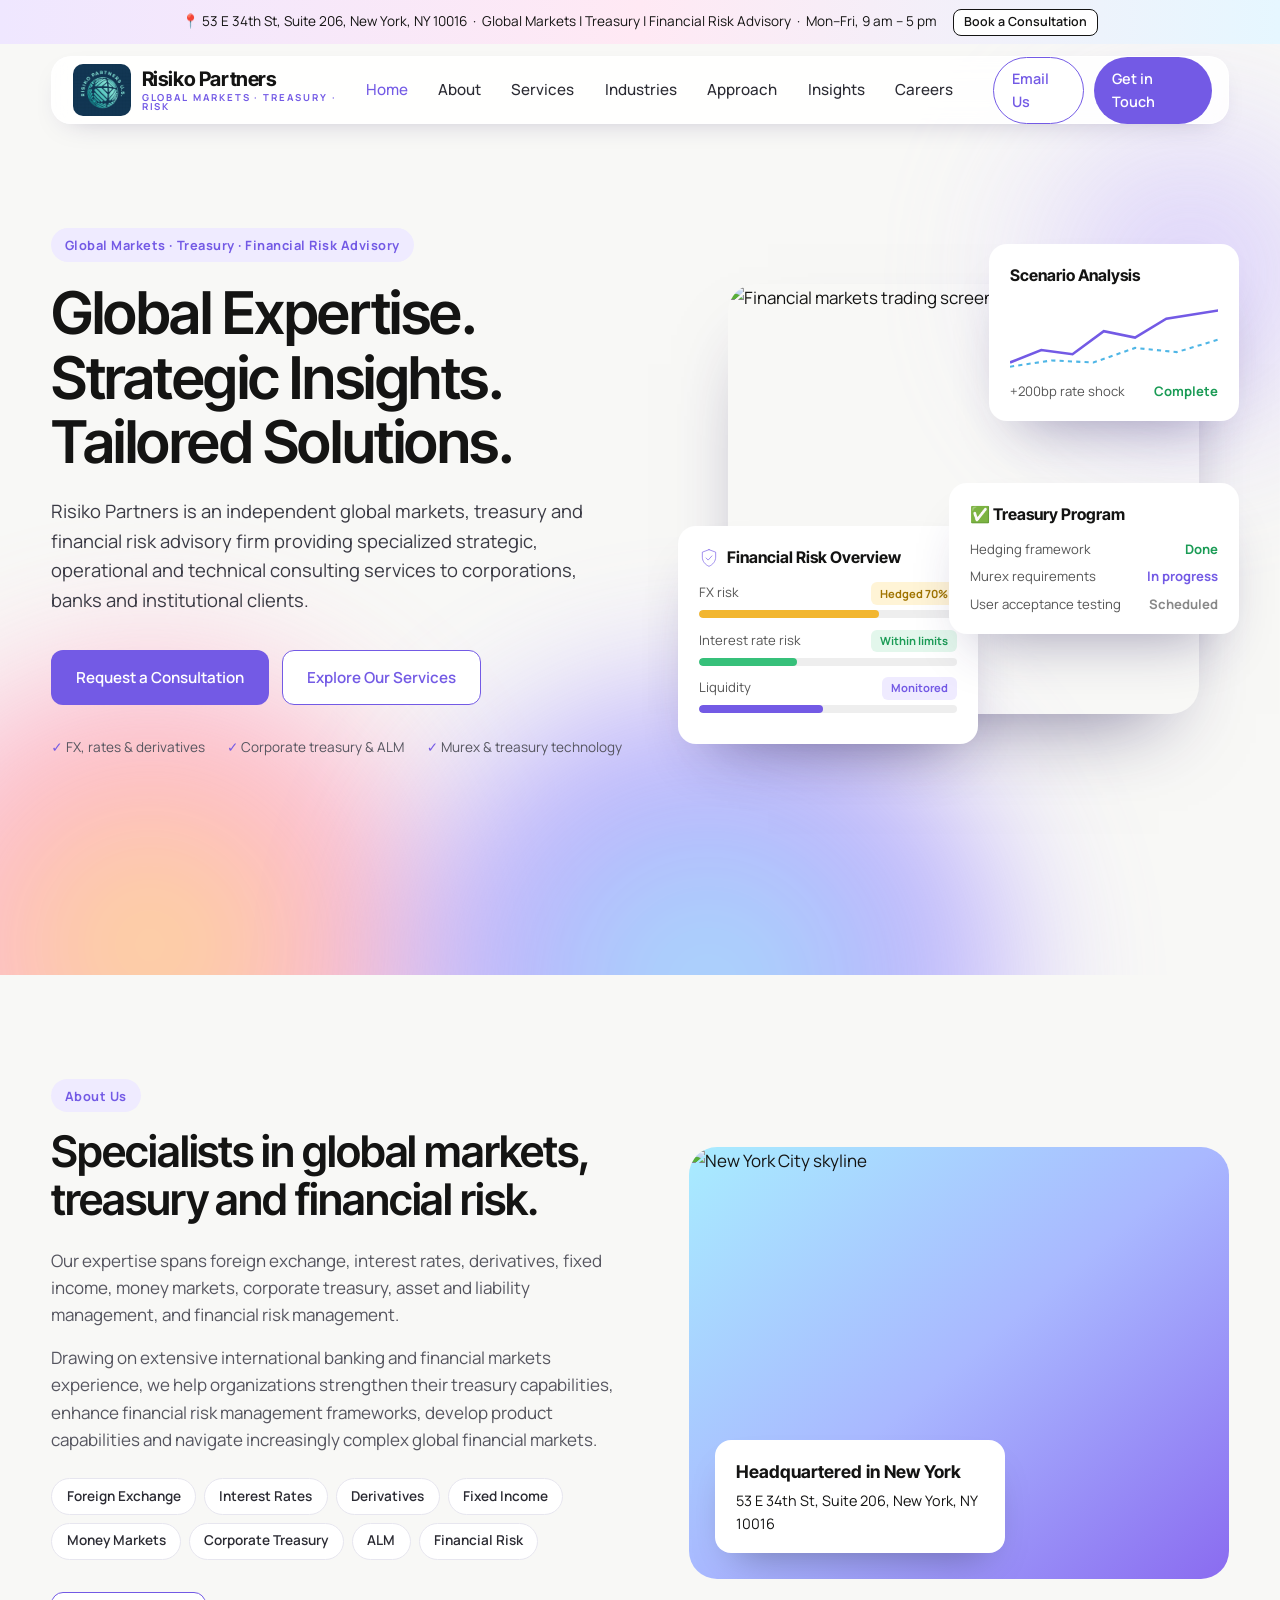
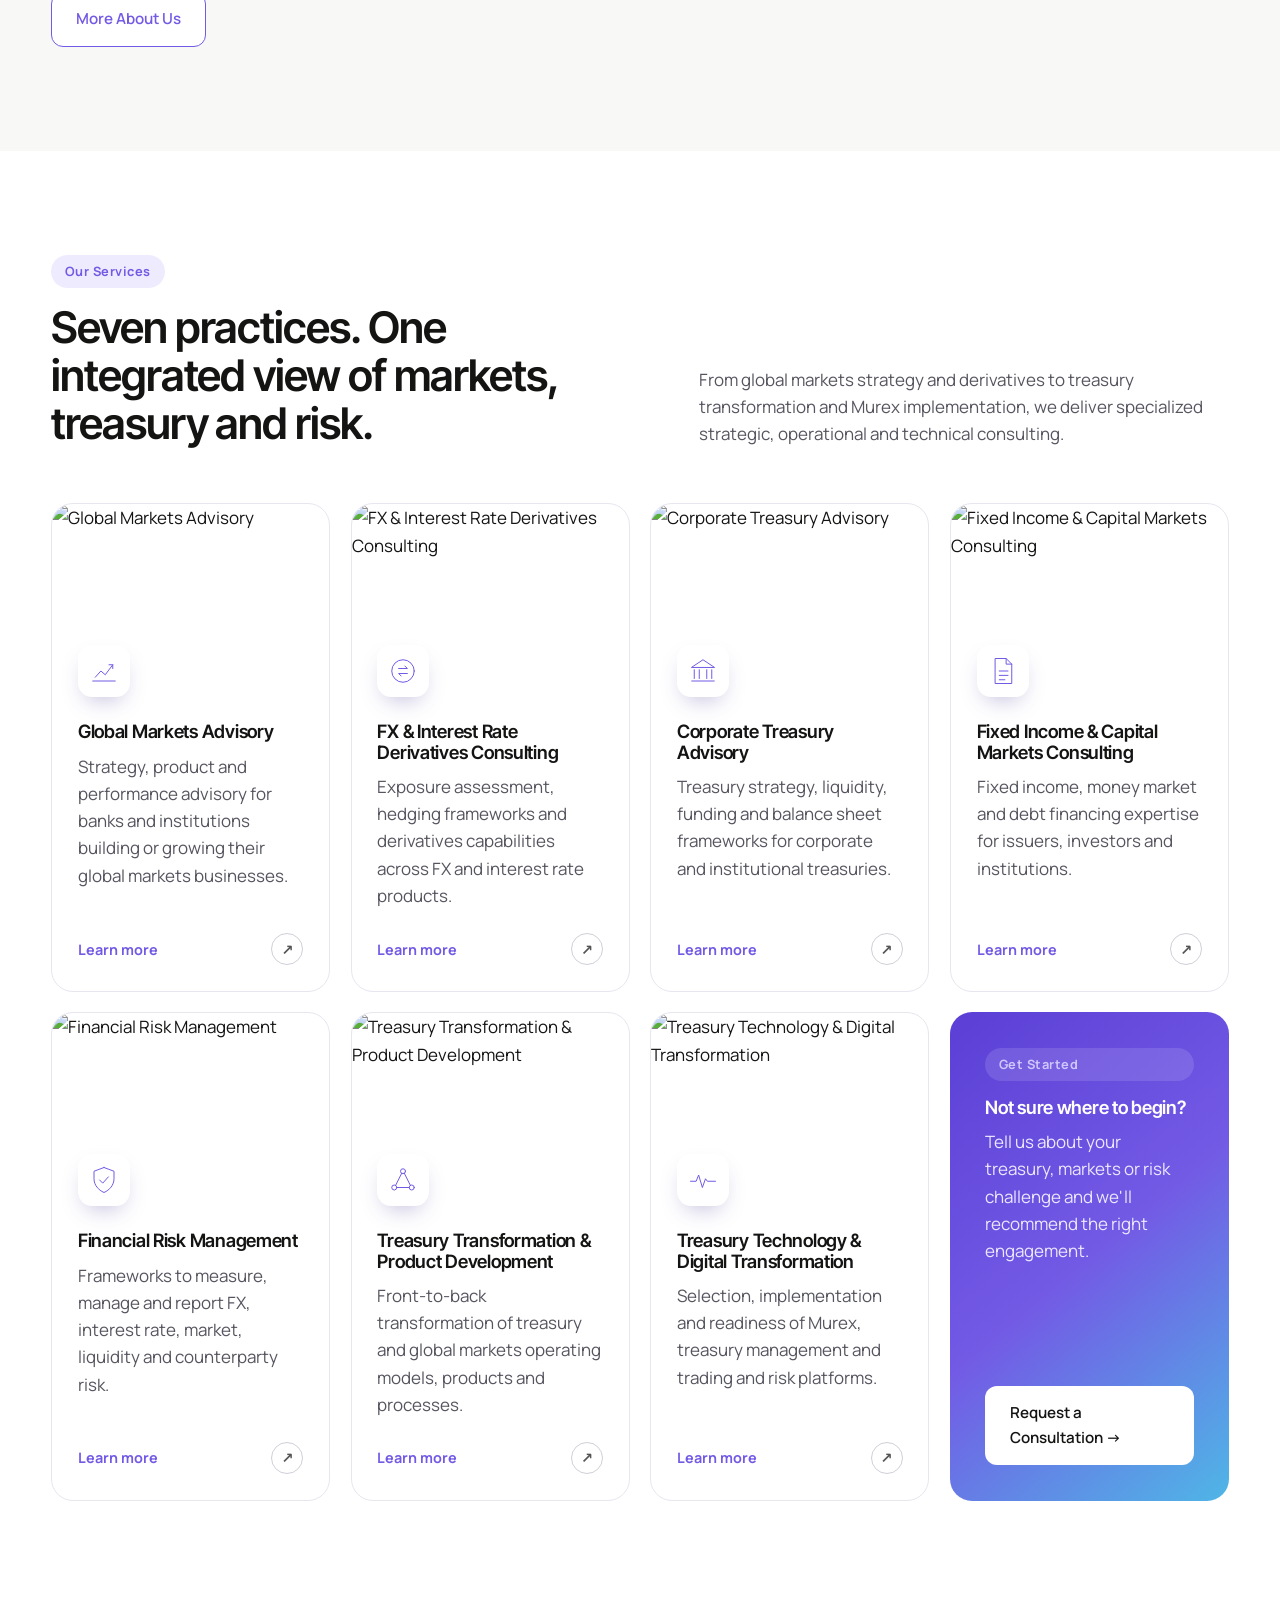
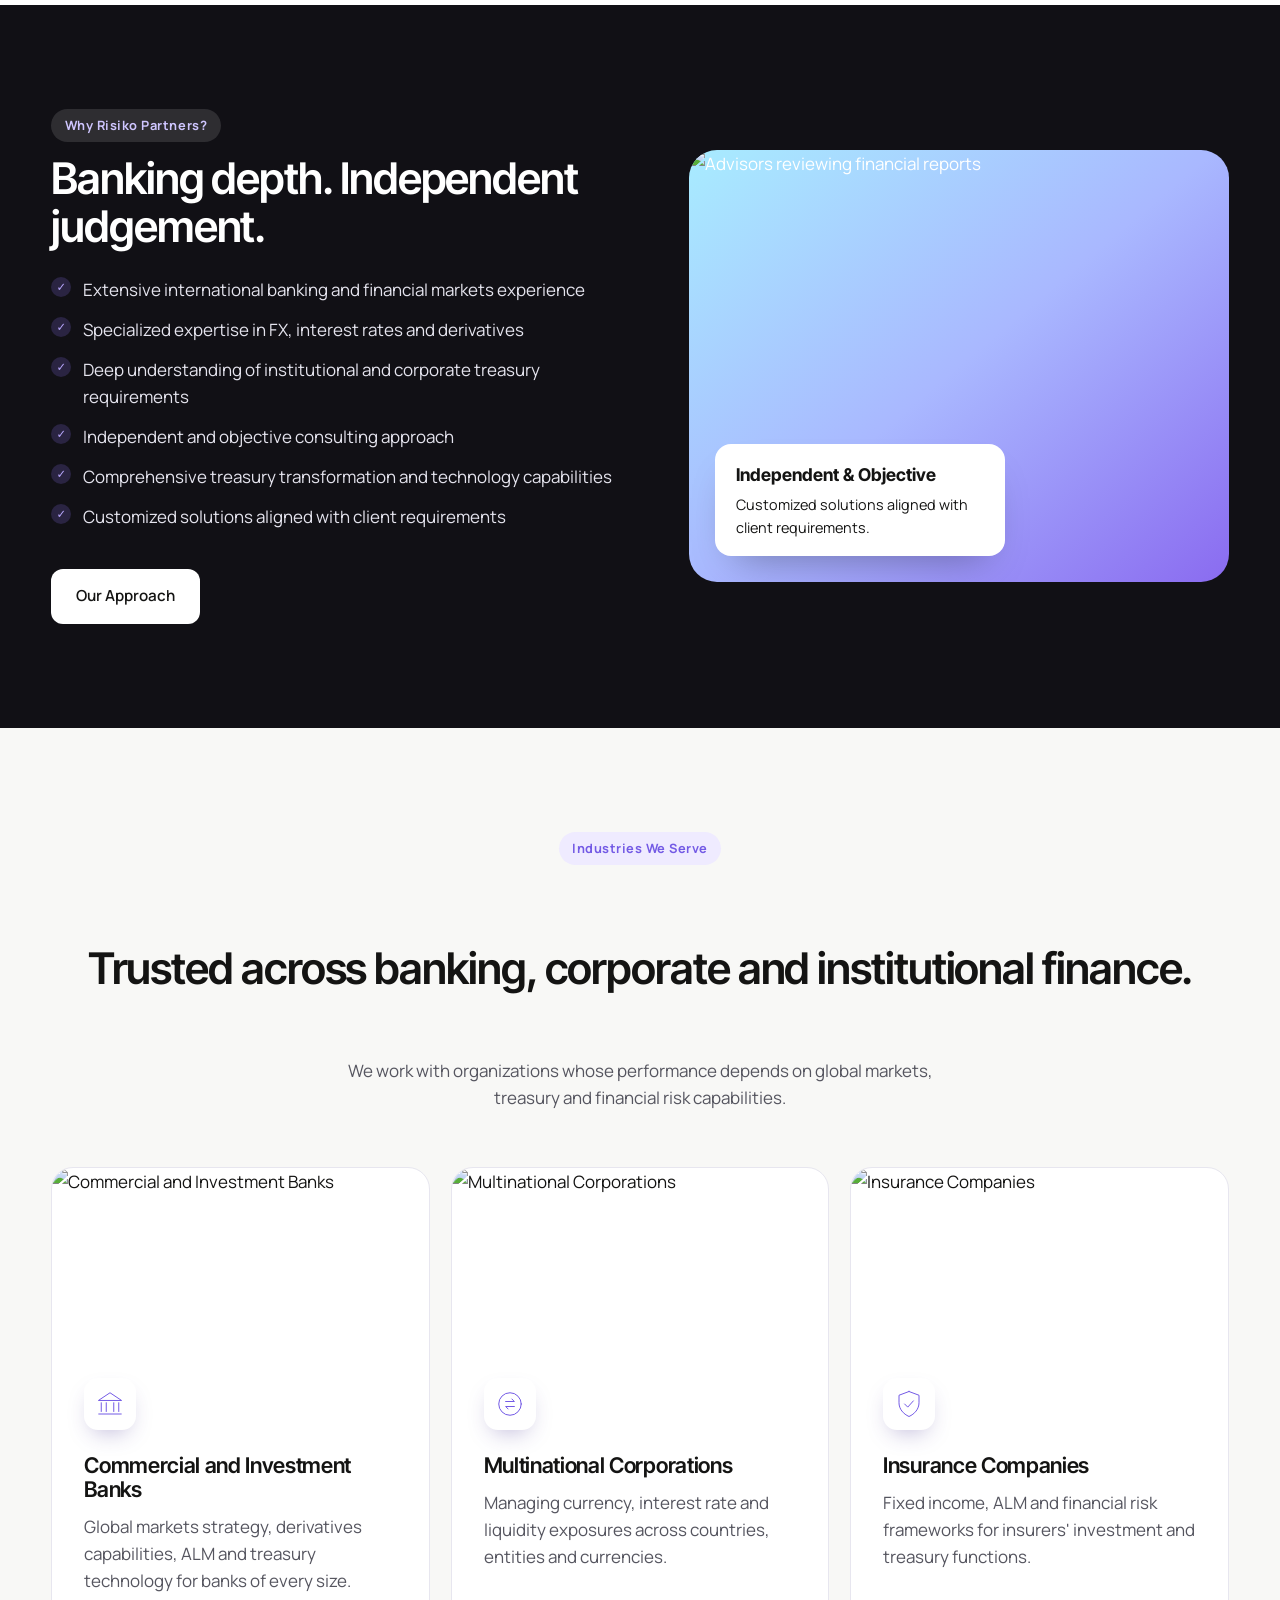
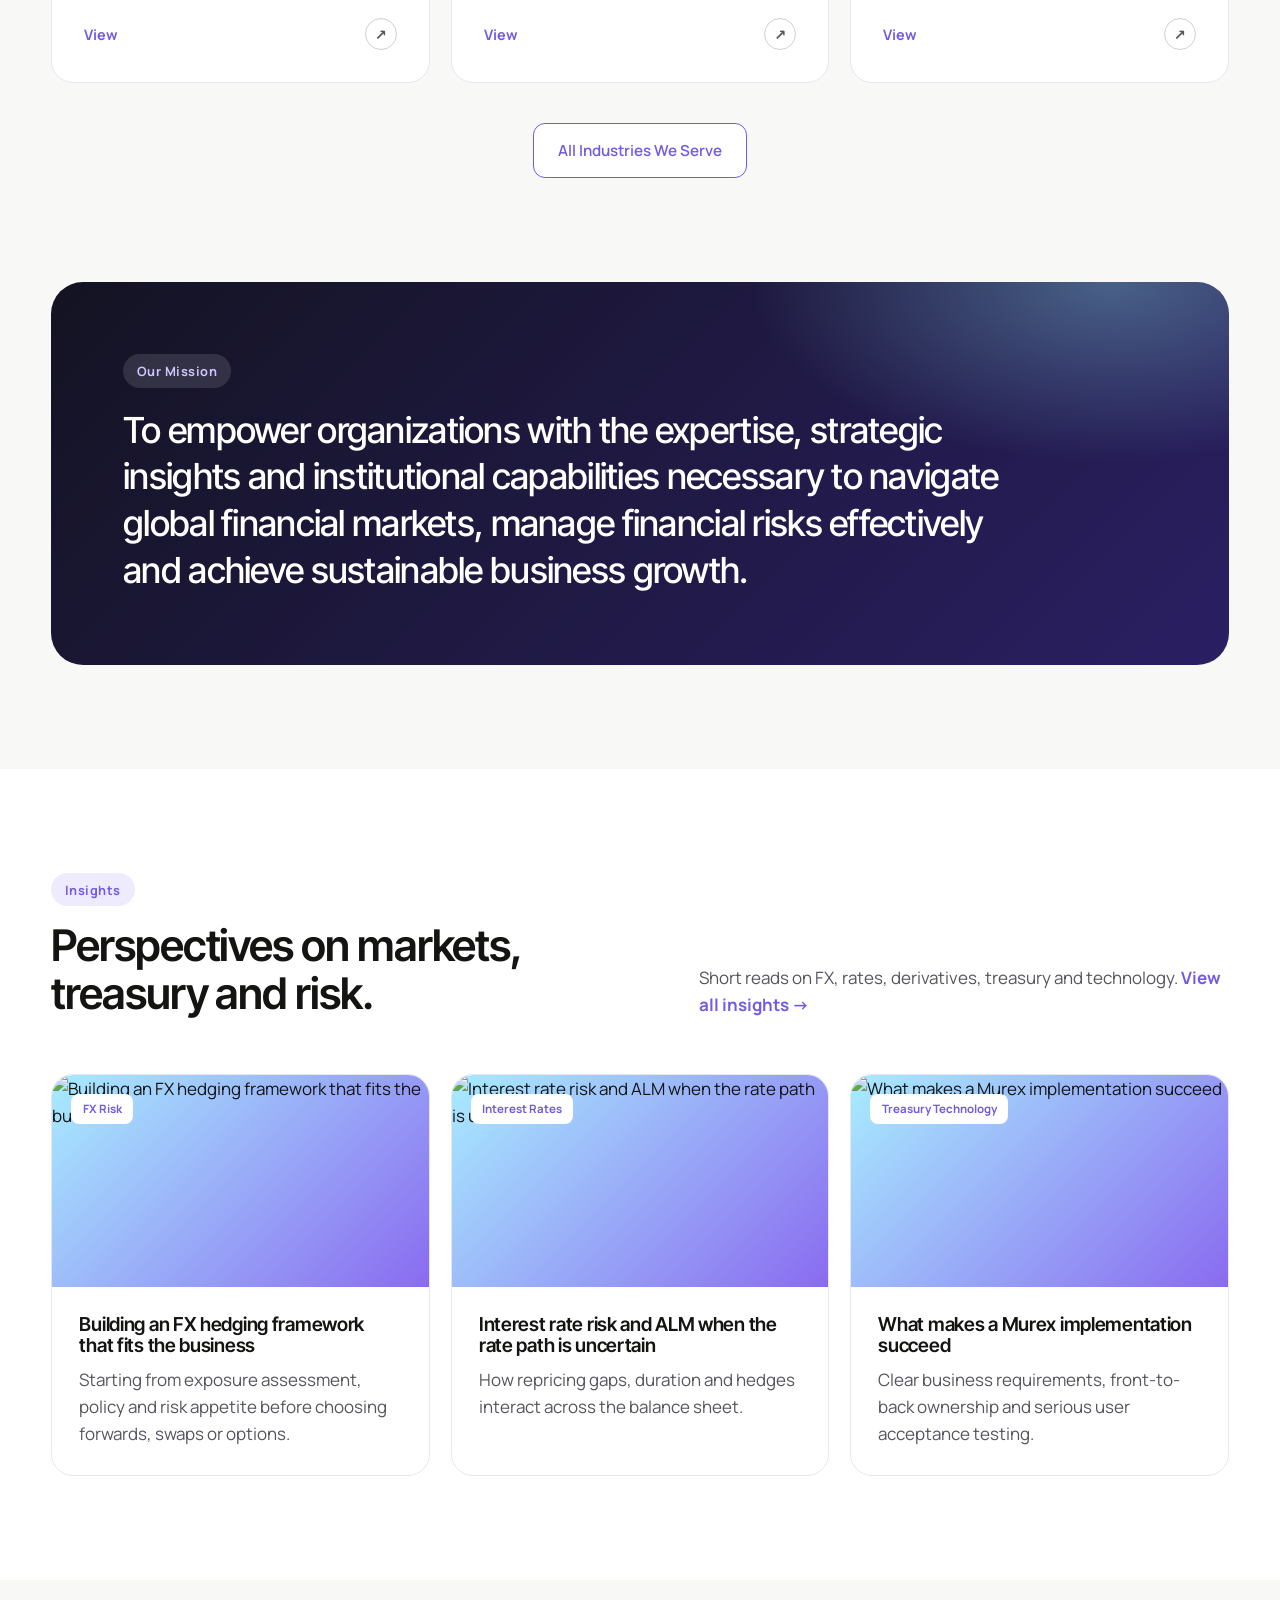
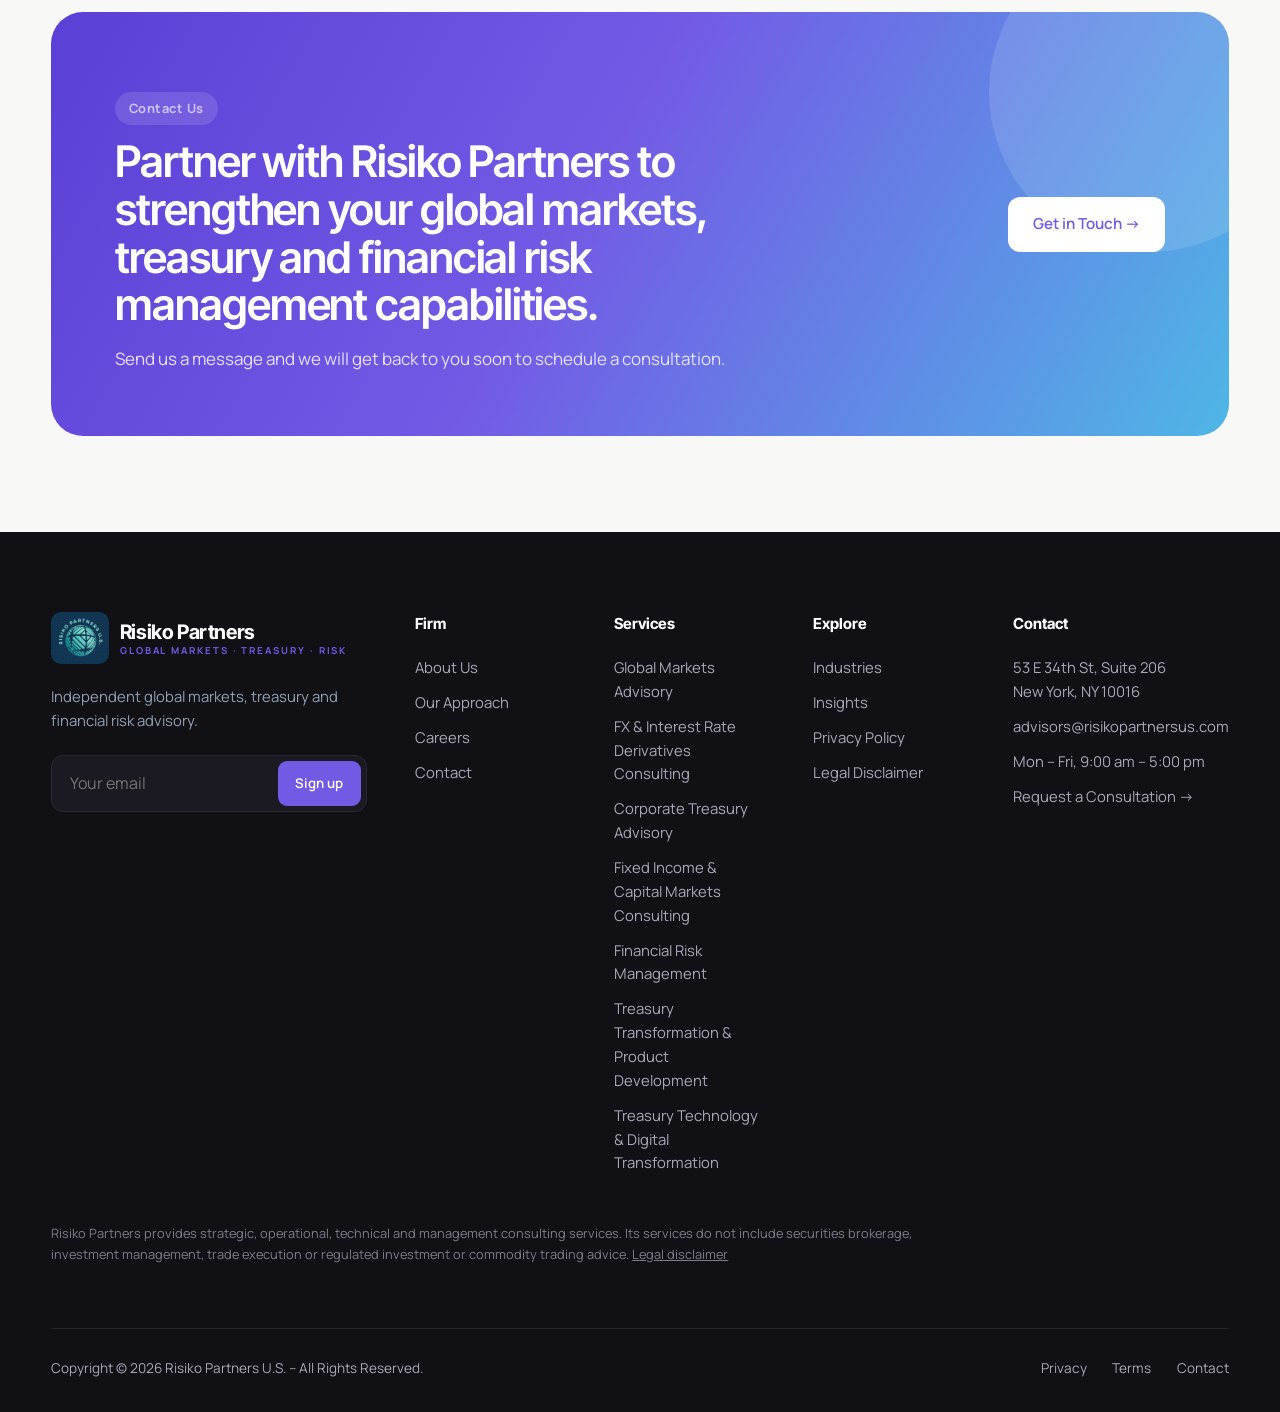
==== commit 66f5040a: "Rebuild content from client copy: global markets, treasury and financial risk advisory Co-Authored-B" ====
--- a/index.html
+++ b/index.html
@@ -1,61 +1,60 @@
 <!DOCTYPE html><html lang="en"><head><meta charset="utf-8"><meta name="viewport" content="width=device-width,initial-scale=1">
-<title>Risiko Partners U.S. | Financial Risk Advisory</title><meta name="description" content="Risiko Partners U.S. is an independent financial risk advisory firm in New York — market, credit, liquidity, interest rate and FX risk.">
+<title>Risiko Partners U.S. | Global Markets, Treasury & Financial Risk Advisory</title><meta name="description" content="Risiko Partners is an independent global markets, treasury and financial risk advisory firm serving corporations, banks and institutional clients.">
 <link rel="icon" href="assets/favicon.png" type="image/png"><link rel="apple-touch-icon" href="assets/apple-touch-icon.png"><meta property="og:image" content="assets/logo.png">
 <link rel="preconnect" href="https://fonts.googleapis.com"><link rel="preconnect" href="https://fonts.gstatic.com" crossorigin><link rel="preconnect" href="https://images.unsplash.com">
 <link href="https://fonts.googleapis.com/css2?family=Inter+Tight:wght@500;600;700&family=Manrope:wght@400;500;600;700&display=swap" rel="stylesheet">
 <link rel="stylesheet" href="assets/style.css"></head><body>
-<div class="topbar"><div class="wrap"><span>📍 53 E 34th St, Suite 206, New York, NY 10016 &nbsp;·&nbsp; Financial Risk Advisory &nbsp;·&nbsp; Mon–Fri, 9 am – 5 pm</span><a class="pill" href="contact.html">Book a Consultation</a></div></div>
-<header class="site"><div class="wrap"><a href="index.html" class="brand"><img class="brand-mark" src="assets/logo-sm.png" alt="Risiko Partners U.S. logo" width="62" height="55"><span class="brand-name">Risiko Partners<small>U.S. · FINANCIAL RISK ADVISORY</small></span></a>
-<nav class="main" id="nav"><a href="index.html" class="active">Home</a><a href="about.html" class="">About</a><a href="services.html" class="">Services</a><a href="industries.html" class="">Who We Serve</a><a href="approach.html" class="">Approach</a><a href="insights.html" class="">Insights</a><a href="careers.html" class="">Careers</a><span class="nav-cta"><a href="mailto:advisors@risikopartnersus.com" class="btn btn-line">Email Us</a><a href="contact.html" class="btn btn-gold">Get in Touch</a></span></nav>
+<div class="topbar"><div class="wrap"><span>📍 53 E 34th St, Suite 206, New York, NY 10016 &nbsp;·&nbsp; Global Markets | Treasury | Financial Risk Advisory &nbsp;·&nbsp; Mon–Fri, 9 am – 5 pm</span><a class="pill" href="contact.html">Book a Consultation</a></div></div>
+<header class="site"><div class="wrap"><a href="index.html" class="brand"><img class="brand-mark" src="assets/logo-sm.png" alt="Risiko Partners U.S. logo" width="62" height="55"><span class="brand-name">Risiko Partners<small>GLOBAL MARKETS · TREASURY · RISK</small></span></a>
+<nav class="main" id="nav"><a href="index.html" class="active">Home</a><a href="about.html" class="">About</a><a href="services.html" class="">Services</a><a href="industries.html" class="">Industries</a><a href="approach.html" class="">Approach</a><a href="insights.html" class="">Insights</a><a href="careers.html" class="">Careers</a><span class="nav-cta"><a href="mailto:advisors@risikopartnersus.com" class="btn btn-line">Email Us</a><a href="contact.html" class="btn btn-gold">Get in Touch</a></span></nav>
 <button class="menu-toggle" aria-label="Menu" onclick="document.getElementById('nav').classList.toggle('open')">&#9776;</button></div></header>
 <main><section class="hero"><div class="bg"></div><div class="blob"></div><div class="wrap"><div>
-<p class="eyebrow">Financial Risk Advisory · New York</p><h1>Your partner for clarity on financial risk.</h1>
-<p class="lead">Risiko Partners U.S. helps investors, lenders and finance leaders measure and manage market, credit, liquidity, interest rate and FX risk — so they can act with confidence.</p>
-<div class="cta"><a href="contact.html" class="btn btn-gold">Request a Consultation</a><a href="services.html" class="btn btn-line">Explore Services</a></div>
-<div class="trust"><span>Independent advice</span><span>Senior-led engagements</span><span>Based in Manhattan</span></div></div>
-<div class="mock" aria-hidden="true"><div class="mock-photo"><img class="" src="https://images.unsplash.com/photo-1611974789855-9c2a0a7236a3?auto=format&fit=crop&w=1100&q=75" alt="Trading screen" loading="lazy"></div>
+<p class="eyebrow">Global Markets · Treasury · Financial Risk Advisory</p><h1>Global Expertise. Strategic Insights. Tailored Solutions.</h1>
+<p class="lead">Risiko Partners is an independent global markets, treasury and financial risk advisory firm providing specialized strategic, operational and technical consulting services to corporations, banks and institutional clients.</p>
+<div class="cta"><a href="contact.html" class="btn btn-gold">Request a Consultation</a><a href="services.html" class="btn btn-line">Explore Our Services</a></div>
+<div class="trust"><span>FX, rates &amp; derivatives</span><span>Corporate treasury &amp; ALM</span><span>Murex &amp; treasury technology</span></div></div>
+<div class="mock" aria-hidden="true"><div class="mock-photo"><img class="" src="https://images.unsplash.com/photo-1611974789855-9c2a0a7236a3?auto=format&fit=crop&w=1100&q=75" alt="Financial markets trading screen" loading="lazy"></div>
 <div class="mc mc-1"><h5><svg width="20" height="20" style="color:#735ae5" viewBox="0 0 48 48" fill="none" stroke="currentColor" stroke-width="1.6" stroke-linecap="round" stroke-linejoin="round"><path d="M24 4 8 10v12c0 10 7 18 16 22 9-4 16-12 16-22V10L24 4z"/><path d="m17 24 5 5 9-10"/></svg> Financial Risk Overview</h5>
-<div class="lbl"><span>Market risk</span><span class="chip" style="background:#fff4d6;color:#a07400">Moderate</span></div><div class="bar"><i style="width:55%;background:#f2b630"></i></div>
-<div class="lbl"><span>Credit risk</span><span class="chip" style="background:#e3f7ec;color:#1a9b55">Low</span></div><div class="bar"><i style="width:28%;background:#36c07a"></i></div>
-<div class="lbl"><span>Liquidity</span><span class="chip" style="background:#efebff;color:#735ae5">Monitored</span></div><div class="bar"><i style="width:42%;background:#735ae5"></i></div></div>
-<div class="mc mc-2"><h5>Stress Test</h5><svg viewBox="0 0 200 70" fill="none"><path d="M0 60 30 48 60 52 90 30 120 36 150 18 200 10" stroke="#735ae5" stroke-width="2.5"/><path d="M0 64 40 58 80 60 120 46 160 50 200 38" stroke="#4fb6e6" stroke-width="2" stroke-dasharray="4 4"/></svg><div class="lbl" style="margin-top:.5rem"><span>Rate shock scenario</span><b class="ok">Complete</b></div></div>
-<div class="mc mc-3"><h5>✅ Hedging Review</h5><div class="lbl"><span>FX exposure map</span><b class="ok">Done</b></div><div class="lbl" style="margin-top:.4rem"><span>Rate hedge strategy</span><b style="color:#735ae5">In progress</b></div><div class="lbl" style="margin-top:.4rem"><span>Liquidity buffer</span><b style="color:#888">Scheduled</b></div></div>
+<div class="lbl"><span>FX risk</span><span class="chip" style="background:#fff4d6;color:#a07400">Hedged 70%</span></div><div class="bar"><i style="width:70%;background:#f2b630"></i></div>
+<div class="lbl"><span>Interest rate risk</span><span class="chip" style="background:#e3f7ec;color:#1a9b55">Within limits</span></div><div class="bar"><i style="width:38%;background:#36c07a"></i></div>
+<div class="lbl"><span>Liquidity</span><span class="chip" style="background:#efebff;color:#735ae5">Monitored</span></div><div class="bar"><i style="width:48%;background:#735ae5"></i></div></div>
+<div class="mc mc-2"><h5>Scenario Analysis</h5><svg viewBox="0 0 200 70" fill="none"><path d="M0 60 30 48 60 52 90 30 120 36 150 18 200 10" stroke="#735ae5" stroke-width="2.5"/><path d="M0 64 40 58 80 60 120 46 160 50 200 38" stroke="#4fb6e6" stroke-width="2" stroke-dasharray="4 4"/></svg><div class="lbl" style="margin-top:.5rem"><span>+200bp rate shock</span><b class="ok">Complete</b></div></div>
+<div class="mc mc-3"><h5>✅ Treasury Program</h5><div class="lbl"><span>Hedging framework</span><b class="ok">Done</b></div><div class="lbl" style="margin-top:.4rem"><span>Murex requirements</span><b style="color:#735ae5">In progress</b></div><div class="lbl" style="margin-top:.4rem"><span>User acceptance testing</span><b style="color:#888">Scheduled</b></div></div>
 </div></div></section>
 
-<section><div class="wrap"><div class="head reveal"><div><p class="eyebrow">Welcome</p><h2>Independent advice on the risks that move your numbers.</h2></div>
-<p>There's much to see here. So take your time, look around, and learn all there is to know about us. We hope you enjoy our site and take a moment to drop us a line.</p></div>
-<div class="pillars reveal">
-<div class="pillar"><div class="num">01</div><h3>Identify</h3><p>Map every financial exposure — positions, counterparties, cash flows, currencies and rates.</p></div>
-<div class="pillar"><div class="num">02</div><h3>Measure</h3><p>Quantify risk with VaR, sensitivities, stress tests and liquidity forecasts.</p></div>
-<div class="pillar"><div class="num">03</div><h3>Manage</h3><p>Set limits, hedges and policies proportionate to your risk appetite.</p></div>
-<div class="pillar"><div class="num">04</div><h3>Monitor</h3><p>Keep leadership and investors informed with clear, timely risk reporting.</p></div>
-</div></div></section>
+<section><div class="wrap split"><div class="reveal"><p class="eyebrow">About Us</p><h2 style="margin:1rem 0 1.4rem">Specialists in global markets, treasury and financial risk.</h2>
+<p>Our expertise spans foreign exchange, interest rates, derivatives, fixed income, money markets, corporate treasury, asset and liability management, and financial risk management.</p>
+<p style="margin-top:1rem">Drawing on extensive international banking and financial markets experience, we help organizations strengthen their treasury capabilities, enhance financial risk management frameworks, develop product capabilities and navigate increasingly complex global financial markets.</p>
+<div class="chips"><span>Foreign Exchange</span><span>Interest Rates</span><span>Derivatives</span><span>Fixed Income</span><span>Money Markets</span><span>Corporate Treasury</span><span>ALM</span><span>Financial Risk</span></div>
+<div style="margin-top:2rem"><a href="about.html" class="btn btn-line">More About Us</a></div></div>
+<div class="visual photo reveal"><img class="" src="https://images.unsplash.com/photo-1518235506717-e1ed3306a89b?auto=format&fit=crop&w=1100&q=75" alt="New York City skyline" loading="lazy"><div class="tag"><b>Headquartered in New York</b>53 E 34th St, Suite 206, New York, NY 10016</div></div></div></section>
 
-<section class="soft"><div class="wrap"><div class="head reveal"><div><p class="eyebrow">What We Do</p><h2>Financial risk advisory, end to end.</h2></div>
-<p>From the trading book to the treasury desk, our advisors help you understand, quantify and manage financial risk with discipline.</p></div>
-<div class="cards"><a href="services.html#market" class="card pcard reveal"><div class="pimg"><img class="" src="https://images.unsplash.com/photo-1611974789855-9c2a0a7236a3?auto=format&fit=crop&w=700&q=75" alt="Market Risk" loading="lazy"></div><div class="pbody"><svg class="ico" viewBox="0 0 48 48" fill="none" stroke="currentColor" stroke-width="1.6" stroke-linecap="round" stroke-linejoin="round"><path d="M6 40h36M10 34l9-10 7 6 12-16"/><path d="M32 14h6v6"/></svg><h3>Market Risk</h3><p>Measure and control how price moves in equities, rates, credit spreads and commodities affect your portfolio and balance sheet.</p><span class="more">Learn more</span></div></a><a href="services.html#credit" class="card pcard reveal"><div class="pimg"><img class="" src="https://images.unsplash.com/photo-1758519289022-5f9dea0d8cdc?auto=format&fit=crop&w=700&q=75" alt="Credit & Counterparty Risk" loading="lazy"></div><div class="pbody"><svg class="ico" viewBox="0 0 48 48" fill="none" stroke="currentColor" stroke-width="1.6" stroke-linecap="round" stroke-linejoin="round"><circle cx="24" cy="10" r="4"/><circle cx="10" cy="36" r="4"/><circle cx="38" cy="36" r="4"/><path d="M22 13 12 33M26 13l10 20M14 36h20"/></svg><h3>Credit & Counterparty Risk</h3><p>Understand who owes you what, how concentrated those exposures are, and what happens if a counterparty fails.</p><span class="more">Learn more</span></div></a><a href="services.html#liquidity" class="card pcard reveal"><div class="pimg"><img class="" src="https://images.unsplash.com/photo-1535320903710-d993d3d77d29?auto=format&fit=crop&w=700&q=75" alt="Liquidity & Funding Risk" loading="lazy"></div><div class="pbody"><svg class="ico" viewBox="0 0 48 48" fill="none" stroke="currentColor" stroke-width="1.6" stroke-linecap="round" stroke-linejoin="round"><path d="M24 5c7 9 13 16 13 23a13 13 0 0 1-26 0c0-7 6-14 13-23z"/><path d="M18 30a6 6 0 0 0 6 6"/></svg><h3>Liquidity & Funding Risk</h3><p>Make sure cash is there when you need it — in normal markets and under stress.</p><span class="more">Learn more</span></div></a><a href="services.html#rates-fx" class="card pcard reveal"><div class="pimg"><img class="" src="https://images.unsplash.com/photo-1612178991541-b48cc8e92a4d?auto=format&fit=crop&w=700&q=75" alt="Interest Rate & FX Risk" loading="lazy"></div><div class="pbody"><svg class="ico" viewBox="0 0 48 48" fill="none" stroke="currentColor" stroke-width="1.6" stroke-linecap="round" stroke-linejoin="round"><circle cx="24" cy="24" r="18"/><path d="M17 20h14l-4-4M31 28H17l4 4"/></svg><h3>Interest Rate & FX Risk</h3><p>Quantify exposure to rate and currency movements and design hedging strategies that fit your objectives.</p><span class="more">Learn more</span></div></a><a href="services.html#stress" class="card pcard reveal"><div class="pimg"><img class="" src="https://images.unsplash.com/photo-1526628953301-3e589a6a8b74?auto=format&fit=crop&w=700&q=75" alt="Stress Testing & Scenarios" loading="lazy"></div><div class="pbody"><svg class="ico" viewBox="0 0 48 48" fill="none" stroke="currentColor" stroke-width="1.6" stroke-linecap="round" stroke-linejoin="round"><path d="M4 26h9l4-10 6 20 5-14 3 4h13"/></svg><h3>Stress Testing & Scenarios</h3><p>See how your portfolio and balance sheet hold up when markets break from the historical playbook.</p><span class="more">Learn more</span></div></a><a href="services.html#governance" class="card pcard reveal"><div class="pimg"><img class="" src="https://images.unsplash.com/photo-1758519289074-9de36003622b?auto=format&fit=crop&w=700&q=75" alt="Financial Risk Governance" loading="lazy"></div><div class="pbody"><svg class="ico" viewBox="0 0 48 48" fill="none" stroke="currentColor" stroke-width="1.6" stroke-linecap="round" stroke-linejoin="round"><path d="M12 4h17l9 9v31H12z"/><path d="M29 4v9h9M18 24h14M18 31h14M18 38h9"/></svg><h3>Financial Risk Governance</h3><p>Put the policies, limits, models and reporting in place so financial risk is owned, measured and escalated properly.</p><span class="more">Learn more</span></div></a></div></div></section>
+<section class="soft"><div class="wrap"><div class="head reveal"><div><p class="eyebrow">Our Services</p><h2>Seven practices. One integrated view of markets, treasury and risk.</h2></div>
+<p>From global markets strategy and derivatives to treasury transformation and Murex implementation, we deliver specialized strategic, operational and technical consulting.</p></div>
+<div class="cards cards-4"><a href="services.html#global-markets" class="card pcard reveal"><div class="pimg"><img class="" src="https://images.unsplash.com/photo-1648275913341-7973ae7bc9b3?auto=format&fit=crop&w=700&q=75" alt="Global Markets Advisory" loading="lazy"></div><div class="pbody"><svg class="ico" viewBox="0 0 48 48" fill="none" stroke="currentColor" stroke-width="1.6" stroke-linecap="round" stroke-linejoin="round"><path d="M6 40h36M10 34l9-10 7 6 12-16"/><path d="M32 14h6v6"/></svg><h3>Global Markets Advisory</h3><p>Strategy, product and performance advisory for banks and institutions building or growing their global markets businesses.</p><span class="more">Learn more</span></div></a><a href="services.html#derivatives" class="card pcard reveal"><div class="pimg"><img class="" src="https://images.unsplash.com/photo-1612178991541-b48cc8e92a4d?auto=format&fit=crop&w=700&q=75" alt="FX & Interest Rate Derivatives Consulting" loading="lazy"></div><div class="pbody"><svg class="ico" viewBox="0 0 48 48" fill="none" stroke="currentColor" stroke-width="1.6" stroke-linecap="round" stroke-linejoin="round"><circle cx="24" cy="24" r="18"/><path d="M17 20h14l-4-4M31 28H17l4 4"/></svg><h3>FX & Interest Rate Derivatives Consulting</h3><p>Exposure assessment, hedging frameworks and derivatives capabilities across FX and interest rate products.</p><span class="more">Learn more</span></div></a><a href="services.html#treasury" class="card pcard reveal"><div class="pimg"><img class="" src="https://images.unsplash.com/photo-1707157284454-553ef0a4ed0d?auto=format&fit=crop&w=700&q=75" alt="Corporate Treasury Advisory" loading="lazy"></div><div class="pbody"><svg class="ico" viewBox="0 0 48 48" fill="none" stroke="currentColor" stroke-width="1.6" stroke-linecap="round" stroke-linejoin="round"><path d="M6 18 24 6l18 12z"/><path d="M10 22v14M18 22v14M30 22v14M38 22v14M6 40h36"/></svg><h3>Corporate Treasury Advisory</h3><p>Treasury strategy, liquidity, funding and balance sheet frameworks for corporate and institutional treasuries.</p><span class="more">Learn more</span></div></a><a href="services.html#fixed-income" class="card pcard reveal"><div class="pimg"><img class="" src="https://images.unsplash.com/photo-1618044733300-9472054094ee?auto=format&fit=crop&w=700&q=75" alt="Fixed Income & Capital Markets Consulting" loading="lazy"></div><div class="pbody"><svg class="ico" viewBox="0 0 48 48" fill="none" stroke="currentColor" stroke-width="1.6" stroke-linecap="round" stroke-linejoin="round"><path d="M12 4h17l9 9v31H12z"/><path d="M29 4v9h9M18 24h14M18 31h14M18 38h9"/></svg><h3>Fixed Income & Capital Markets Consulting</h3><p>Fixed income, money market and debt financing expertise for issuers, investors and institutions.</p><span class="more">Learn more</span></div></a><a href="services.html#risk" class="card pcard reveal"><div class="pimg"><img class="" src="https://images.unsplash.com/photo-1611974789855-9c2a0a7236a3?auto=format&fit=crop&w=700&q=75" alt="Financial Risk Management" loading="lazy"></div><div class="pbody"><svg class="ico" viewBox="0 0 48 48" fill="none" stroke="currentColor" stroke-width="1.6" stroke-linecap="round" stroke-linejoin="round"><path d="M24 4 8 10v12c0 10 7 18 16 22 9-4 16-12 16-22V10L24 4z"/><path d="m17 24 5 5 9-10"/></svg><h3>Financial Risk Management</h3><p>Frameworks to measure, manage and report FX, interest rate, market, liquidity and counterparty risk.</p><span class="more">Learn more</span></div></a><a href="services.html#transformation" class="card pcard reveal"><div class="pimg"><img class="" src="https://images.unsplash.com/photo-1557804506-669a67965ba0?auto=format&fit=crop&w=700&q=75" alt="Treasury Transformation & Product Development" loading="lazy"></div><div class="pbody"><svg class="ico" viewBox="0 0 48 48" fill="none" stroke="currentColor" stroke-width="1.6" stroke-linecap="round" stroke-linejoin="round"><circle cx="24" cy="10" r="4"/><circle cx="10" cy="36" r="4"/><circle cx="38" cy="36" r="4"/><path d="M22 13 12 33M26 13l10 20M14 36h20"/></svg><h3>Treasury Transformation & Product Development</h3><p>Front-to-back transformation of treasury and global markets operating models, products and processes.</p><span class="more">Learn more</span></div></a><a href="services.html#technology" class="card pcard reveal"><div class="pimg"><img class="" src="https://images.unsplash.com/photo-1526628953301-3e589a6a8b74?auto=format&fit=crop&w=700&q=75" alt="Treasury Technology & Digital Transformation" loading="lazy"></div><div class="pbody"><svg class="ico" viewBox="0 0 48 48" fill="none" stroke="currentColor" stroke-width="1.6" stroke-linecap="round" stroke-linejoin="round"><path d="M4 26h9l4-10 6 20 5-14 3 4h13"/></svg><h3>Treasury Technology & Digital Transformation</h3><p>Selection, implementation and readiness of Murex, treasury management and trading and risk platforms.</p><span class="more">Learn more</span></div></a><a href="contact.html" class="card cta-card reveal"><p class="eyebrow light">Get Started</p><h3>Not sure where to begin?</h3><p>Tell us about your treasury, markets or risk challenge and we'll recommend the right engagement.</p><span class="btn btn-white" style="margin-top:auto">Request a Consultation →</span></a></div></div></section>
 
-<section class="dark"><div class="wrap split"><div class="reveal"><p class="eyebrow light">Why Risiko Partners</p><h2 style="margin:.8rem 0 1.4rem">A financial risk partner that sits on your side of the table.</h2>
-<p>We work as an extension of your investment, treasury and finance teams. Our advice is independent, practical and built around your objectives — we don't sell products.</p>
-<ul class="check"><li>Senior financial risk professionals on every engagement</li><li>Independent perspective, free of product sales</li><li>Practical recommendations you can implement</li><li>Clear reporting for boards, investors and regulators</li></ul>
-<div style="margin-top:2.4rem"><a href="about.html" class="btn btn-white">About the Firm</a></div></div>
-<div class="visual photo reveal"><img class="" src="https://images.unsplash.com/photo-1551135049-8a33b5883817?auto=format&fit=crop&w=1100&q=75" alt="Advisors reviewing financial reports" loading="lazy"><div class="tag"><b>Financial Risk Advisor</b>Helping leaders turn market uncertainty into informed decisions.</div></div></div></section>
+<section class="dark"><div class="wrap split"><div class="reveal"><p class="eyebrow light">Why Risiko Partners?</p><h2 style="margin:.8rem 0 1.4rem">Banking depth. Independent judgement.</h2>
+<ul class="check"><li>Extensive international banking and financial markets experience</li><li>Specialized expertise in FX, interest rates and derivatives</li><li>Deep understanding of institutional and corporate treasury requirements</li><li>Independent and objective consulting approach</li><li>Comprehensive treasury transformation and technology capabilities</li><li>Customized solutions aligned with client requirements</li></ul>
+<div style="margin-top:2.4rem"><a href="approach.html" class="btn btn-white">Our Approach</a></div></div>
+<div class="visual photo reveal"><img class="" src="https://images.unsplash.com/photo-1551135049-8a33b5883817?auto=format&fit=crop&w=1100&q=75" alt="Advisors reviewing financial reports" loading="lazy"><div class="tag"><b>Independent &amp; Objective</b>Customized solutions aligned with client requirements.</div></div></div></section>
 
-<section><div class="wrap"><div class="head center reveal"><p class="eyebrow">Who We Serve</p><h2>Built for organizations where financial risk is complex.</h2><p>We work with investors, lenders and finance teams whose results depend on getting financial risk right.</p></div>
-<div class="cards"><a href="industries.html#asset" class="card pcard reveal"><div class="pimg"><img class="" src="https://images.unsplash.com/photo-1460925895917-afdab827c52f?auto=format&fit=crop&w=700&q=75" alt="Asset Managers & Funds" loading="lazy"></div><div class="pbody"><svg class="ico" viewBox="0 0 48 48" fill="none" stroke="currentColor" stroke-width="1.6" stroke-linecap="round" stroke-linejoin="round"><path d="M6 40h36M10 34l9-10 7 6 12-16"/><path d="M32 14h6v6"/></svg><h3>Asset Managers & Funds</h3><p>Hedge funds, private credit and long-only managers need clear, independent measures of market, liquidity and counterparty risk.</p><span class="more">View</span></div></a><a href="industries.html#banks" class="card pcard reveal"><div class="pimg"><img class="" src="https://images.unsplash.com/photo-1435738623530-c32d3631932f?auto=format&fit=crop&w=700&q=75" alt="Banks & Lenders" loading="lazy"></div><div class="pbody"><svg class="ico" viewBox="0 0 48 48" fill="none" stroke="currentColor" stroke-width="1.6" stroke-linecap="round" stroke-linejoin="round"><path d="M6 18 24 6l18 12z"/><path d="M10 22v14M18 22v14M30 22v14M38 22v14M6 40h36"/></svg><h3>Banks & Lenders</h3><p>Community banks, credit unions and specialty lenders balance credit, interest rate and liquidity risk on every decision.</p><span class="more">View</span></div></a><a href="industries.html#family" class="card pcard reveal"><div class="pimg"><img class="" src="https://images.unsplash.com/photo-1573164574572-cb89e39749b4?auto=format&fit=crop&w=700&q=75" alt="Family Offices & Wealth" loading="lazy"></div><div class="pbody"><svg class="ico" viewBox="0 0 48 48" fill="none" stroke="currentColor" stroke-width="1.6" stroke-linecap="round" stroke-linejoin="round"><circle cx="17" cy="16" r="6"/><circle cx="33" cy="18" r="5"/><path d="M6 40c0-7 5-12 11-12s11 5 11 12M28 40c0-5 2-9 6-10 5 0 8 4 8 10"/></svg><h3>Family Offices & Wealth</h3><p>Concentrated, multi-asset portfolios deserve institutional-grade risk insight without institutional bureaucracy.</p><span class="more">View</span></div></a></div>
-<div style="text-align:center;margin-top:2.5rem"><a href="industries.html" class="btn btn-line">See everyone we serve</a></div></div></section>
+<section><div class="wrap"><div class="head center reveal"><p class="eyebrow">Industries We Serve</p><h2>Trusted across banking, corporate and institutional finance.</h2><p>We work with organizations whose performance depends on global markets, treasury and financial risk capabilities.</p></div>
+<div class="cards"><a href="industries.html#banks" class="card pcard reveal"><div class="pimg"><img class="" src="https://images.unsplash.com/photo-1435738623530-c32d3631932f?auto=format&fit=crop&w=700&q=75" alt="Commercial and Investment Banks" loading="lazy"></div><div class="pbody"><svg class="ico" viewBox="0 0 48 48" fill="none" stroke="currentColor" stroke-width="1.6" stroke-linecap="round" stroke-linejoin="round"><path d="M6 18 24 6l18 12z"/><path d="M10 22v14M18 22v14M30 22v14M38 22v14M6 40h36"/></svg><h3>Commercial and Investment Banks</h3><p>Global markets strategy, derivatives capabilities, ALM and treasury technology for banks of every size.</p><span class="more">View</span></div></a><a href="industries.html#multinationals" class="card pcard reveal"><div class="pimg"><img class="" src="https://images.unsplash.com/photo-1518235506717-e1ed3306a89b?auto=format&fit=crop&w=700&q=75" alt="Multinational Corporations" loading="lazy"></div><div class="pbody"><svg class="ico" viewBox="0 0 48 48" fill="none" stroke="currentColor" stroke-width="1.6" stroke-linecap="round" stroke-linejoin="round"><circle cx="24" cy="24" r="18"/><path d="M17 20h14l-4-4M31 28H17l4 4"/></svg><h3>Multinational Corporations</h3><p>Managing currency, interest rate and liquidity exposures across countries, entities and currencies.</p><span class="more">View</span></div></a><a href="industries.html#insurance" class="card pcard reveal"><div class="pimg"><img class="" src="https://images.unsplash.com/photo-1628348068343-c6a848d2b6dd?auto=format&fit=crop&w=700&q=75" alt="Insurance Companies" loading="lazy"></div><div class="pbody"><svg class="ico" viewBox="0 0 48 48" fill="none" stroke="currentColor" stroke-width="1.6" stroke-linecap="round" stroke-linejoin="round"><path d="M24 4 8 10v12c0 10 7 18 16 22 9-4 16-12 16-22V10L24 4z"/><path d="m17 24 5 5 9-10"/></svg><h3>Insurance Companies</h3><p>Fixed income, ALM and financial risk frameworks for insurers' investment and treasury functions.</p><span class="more">View</span></div></a></div>
+<div style="text-align:center;margin-top:2.5rem"><a href="industries.html" class="btn btn-line">All Industries We Serve</a></div></div></section>
 
-<section class="soft"><div class="wrap"><div class="head reveal"><div><p class="eyebrow">Insights</p><h2>Perspectives on today's financial risk landscape.</h2></div><p>Short reads from our advisors on rates, credit, liquidity and markets. <a href="insights.html" style="color:var(--p);font-weight:700">View all insights →</a></p></div>
-<div class="cards"><a href="insights.html" class="insight reveal"><div class="thumb"><img class="" src="https://images.unsplash.com/photo-1535320903710-d993d3d77d29?auto=format&fit=crop&w=700&q=75" alt="Managing a balance sheet when rates won't sit still" loading="lazy"><span>Interest Rates</span></div><div class="body"><h3>Managing a balance sheet when rates won't sit still</h3><p>How duration, repricing gaps and hedges interact when the rate path is uncertain — and what to measure first.</p></div></a><a href="insights.html" class="insight reveal"><div class="thumb"><img class="" src="https://images.unsplash.com/photo-1758519289022-5f9dea0d8cdc?auto=format&fit=crop&w=700&q=75" alt="Counterparty concentration: the risk hiding in plain sight" loading="lazy"><span>Counterparty Risk</span></div><div class="body"><h3>Counterparty concentration: the risk hiding in plain sight</h3><p>Why exposure to a handful of banks, brokers or clients deserves its own limits and stress tests.</p></div></a><a href="insights.html" class="insight reveal"><div class="thumb"><img class="" src="https://images.unsplash.com/photo-1560221328-12fe60f83ab8?auto=format&fit=crop&w=700&q=75" alt="How big should your liquidity buffer really be?" loading="lazy"><span>Liquidity</span></div><div class="body"><h3>How big should your liquidity buffer really be?</h3><p>A practical framework for sizing cash and liquid assets against realistic stressed outflows.</p></div></a></div></div></section>
-<section class="cta-band"><div class="wrap"><div><p class="eyebrow light">Request a Consultation</p><h2 style="margin-top:.8rem">Tell us about your financial goals. We'll help you see the risks clearly.</h2><p>Send us a message and we will get back to you soon to schedule a consultation.</p></div>
+<section class="mission"><div class="wrap"><div class="mission-box reveal"><p class="eyebrow light">Our Mission</p><p class="quote" style="max-width:40ch;margin-top:1.2rem">To empower organizations with the expertise, strategic insights and institutional capabilities necessary to navigate global financial markets, manage financial risks effectively and achieve sustainable business growth.</p></div></div></section>
+
+<section class="soft"><div class="wrap"><div class="head reveal"><div><p class="eyebrow">Insights</p><h2>Perspectives on markets, treasury and risk.</h2></div><p>Short reads on FX, rates, derivatives, treasury and technology. <a href="insights.html" style="color:var(--p);font-weight:700">View all insights →</a></p></div>
+<div class="cards"><a href="insights.html" class="insight reveal"><div class="thumb"><img class="" src="https://images.unsplash.com/photo-1612178991541-b48cc8e92a4d?auto=format&fit=crop&w=700&q=75" alt="Building an FX hedging framework that fits the business" loading="lazy"><span>FX Risk</span></div><div class="body"><h3>Building an FX hedging framework that fits the business</h3><p>Starting from exposure assessment, policy and risk appetite before choosing forwards, swaps or options.</p></div></a><a href="insights.html" class="insight reveal"><div class="thumb"><img class="" src="https://images.unsplash.com/photo-1535320903710-d993d3d77d29?auto=format&fit=crop&w=700&q=75" alt="Interest rate risk and ALM when the rate path is uncertain" loading="lazy"><span>Interest Rates</span></div><div class="body"><h3>Interest rate risk and ALM when the rate path is uncertain</h3><p>How repricing gaps, duration and hedges interact across the balance sheet.</p></div></a><a href="insights.html" class="insight reveal"><div class="thumb"><img class="" src="https://images.unsplash.com/photo-1526628953301-3e589a6a8b74?auto=format&fit=crop&w=700&q=75" alt="What makes a Murex implementation succeed" loading="lazy"><span>Treasury Technology</span></div><div class="body"><h3>What makes a Murex implementation succeed</h3><p>Clear business requirements, front-to-back ownership and serious user acceptance testing.</p></div></a></div></div></section>
+<section class="cta-band"><div class="wrap"><div><p class="eyebrow light">Contact Us</p><h2 style="margin-top:.8rem">Partner with Risiko Partners to strengthen your global markets, treasury and financial risk management capabilities.</h2><p>Send us a message and we will get back to you soon to schedule a consultation.</p></div>
 <a href="contact.html" class="btn btn-gold">Get in Touch →</a></div></section></main>
 <footer class="site"><div class="wrap"><div class="fgrid">
-<div><a href="index.html" class="brand"><img class="brand-mark" src="assets/logo-sm.png" alt="Risiko Partners U.S. logo" width="62" height="55"><span class="brand-name">Risiko Partners<small>U.S. · FINANCIAL RISK ADVISORY</small></span></a>
-<p style="color:#8fa1b4;max-width:34ch">Independent financial risk advisory — market, credit, liquidity, rates and FX.</p>
+<div><a href="index.html" class="brand"><img class="brand-mark" src="assets/logo-sm.png" alt="Risiko Partners U.S. logo" width="62" height="55"><span class="brand-name">Risiko Partners<small>GLOBAL MARKETS · TREASURY · RISK</small></span></a>
+<p style="color:#8fa1b4;max-width:34ch">Independent global markets, treasury and financial risk advisory.</p>
 <form class="sub" data-subject="Newsletter sign-up"><input type="email" name="email" placeholder="Your email" required aria-label="Email"><button>Sign up</button></form></div>
 <div><h4>Firm</h4><ul><li><a href="about.html">About Us</a></li><li><a href="approach.html">Our Approach</a></li><li><a href="careers.html">Careers</a></li><li><a href="contact.html">Contact</a></li></ul></div>
-<div><h4>Services</h4><ul><li><a href="services.html#market">Market Risk</a></li><li><a href="services.html#credit">Credit & Counterparty Risk</a></li><li><a href="services.html#liquidity">Liquidity & Funding Risk</a></li><li><a href="services.html#rates-fx">Interest Rate & FX Risk</a></li><li><a href="services.html#stress">Stress Testing & Scenarios</a></li><li><a href="services.html#governance">Financial Risk Governance</a></li></ul></div>
-<div><h4>Explore</h4><ul><li><a href="industries.html">Who We Serve</a></li><li><a href="insights.html">Insights</a></li><li><a href="privacy.html">Privacy Policy</a></li><li><a href="terms.html">Terms of Use</a></li></ul></div>
+<div><h4>Services</h4><ul><li><a href="services.html#global-markets">Global Markets Advisory</a></li><li><a href="services.html#derivatives">FX & Interest Rate Derivatives Consulting</a></li><li><a href="services.html#treasury">Corporate Treasury Advisory</a></li><li><a href="services.html#fixed-income">Fixed Income & Capital Markets Consulting</a></li><li><a href="services.html#risk">Financial Risk Management</a></li><li><a href="services.html#transformation">Treasury Transformation & Product Development</a></li><li><a href="services.html#technology">Treasury Technology & Digital Transformation</a></li></ul></div>
+<div><h4>Explore</h4><ul><li><a href="industries.html">Industries</a></li><li><a href="insights.html">Insights</a></li><li><a href="privacy.html">Privacy Policy</a></li><li><a href="terms.html">Legal Disclaimer</a></li></ul></div>
 <div><h4>Contact</h4><ul><li>53 E 34th St, Suite 206<br>New York, NY 10016</li><li><a href="mailto:advisors@risikopartnersus.com">advisors@risikopartnersus.com</a></li><li>Mon – Fri, 9:00 am – 5:00 pm</li><li><a href="contact.html">Request a Consultation →</a></li></ul></div>
-</div><div class="legal"><span>Copyright © 2026 Risiko Partners U.S. – All Rights Reserved.</span><div><a href="privacy.html">Privacy</a><a href="terms.html">Terms</a><a href="contact.html">Contact</a></div></div></div></footer>
+</div><p class="disclaimer">Risiko Partners provides strategic, operational, technical and management consulting services. Its services do not include securities brokerage, investment management, trade execution or regulated investment or commodity trading advice. <a href="terms.html">Legal disclaimer</a></p><div class="legal"><span>Copyright © 2026 Risiko Partners U.S. – All Rights Reserved.</span><div><a href="privacy.html">Privacy</a><a href="terms.html">Terms</a><a href="contact.html">Contact</a></div></div></div></footer>
 <script>const io=new IntersectionObserver(e=>e.forEach(x=>{if(x.isIntersecting){x.target.classList.add('in');io.unobserve(x.target)}}),{threshold:.12});document.querySelectorAll('.reveal').forEach(el=>io.observe(el));</script><script src="assets/forms.js"></script></body></html>
--- a/assets/style.css
+++ b/assets/style.css
@@ -238,3 +238,23 @@
 .srow .n{display:inline-grid;place-items:center;width:48px;height:48px;border-radius:14px;background:var(--p-soft);color:var(--p);font-weight:700;font-family:var(--head)}
 @media (max-width:1050px){.page-hero .wrap{grid-template-columns:1fr !important}.srow{grid-template-columns:1fr !important}.srow:nth-child(even) .simg{order:0}.mock-photo{left:20px;right:0}}
 @media (max-width:640px){.mock-photo{left:0;right:0;top:60px;bottom:60px}.mock .mc-3{display:none}.mock .mc-2{top:0;right:0}}
+
+/* ---- v3 ---- */
+.cards-4{grid-template-columns:repeat(4,1fr)}
+.cards-4 .pcard .pbody{padding:1.6rem}
+.cards-4 h3{font-size:1.15rem}
+.cta-card{background:linear-gradient(140deg,#5b3fd6,#735ae5 50%,#4fb6e6);color:#fff;border:0}
+.cta-card h3{color:#fff;margin:1rem 0 .7rem}.cta-card p{color:#ece8ff}
+.chips{display:flex;flex-wrap:wrap;gap:.5rem;margin-top:1.6rem}
+.chips span{background:#fff;border:1px solid var(--line);border-radius:999px;padding:.4rem .9rem;font-size:.85rem;font-weight:600;color:#2b2b33}
+.mission{padding-top:0}
+.mission-box{border-radius:32px;padding:4.5rem;background:radial-gradient(600px 300px at 90% 0%,rgba(143,227,245,.35),transparent 60%),linear-gradient(135deg,#141322,#2a1f63);color:#fff}
+.svc-nav{display:flex;flex-wrap:wrap;gap:.6rem;margin-bottom:3rem}
+.svc-nav a{background:#fff;border:1px solid var(--line);border-radius:999px;padding:.55rem 1.1rem;font-weight:600;font-size:.9rem}
+.svc-nav a:hover{border-color:var(--p);color:var(--p)}
+.disclaimer{margin-top:3rem;font-size:.8rem;color:#7d7c8c;max-width:110ch;line-height:1.6}
+.disclaimer a{text-decoration:underline}
+.hero h1{font-size:clamp(2.4rem,4.6vw,4rem)}
+@media (max-width:1200px){.cards-4{grid-template-columns:repeat(3,1fr)}}
+@media (max-width:1050px){.cards-4{grid-template-columns:1fr 1fr}}
+@media (max-width:640px){.cards-4{grid-template-columns:1fr}.mission-box{padding:2.4rem}}
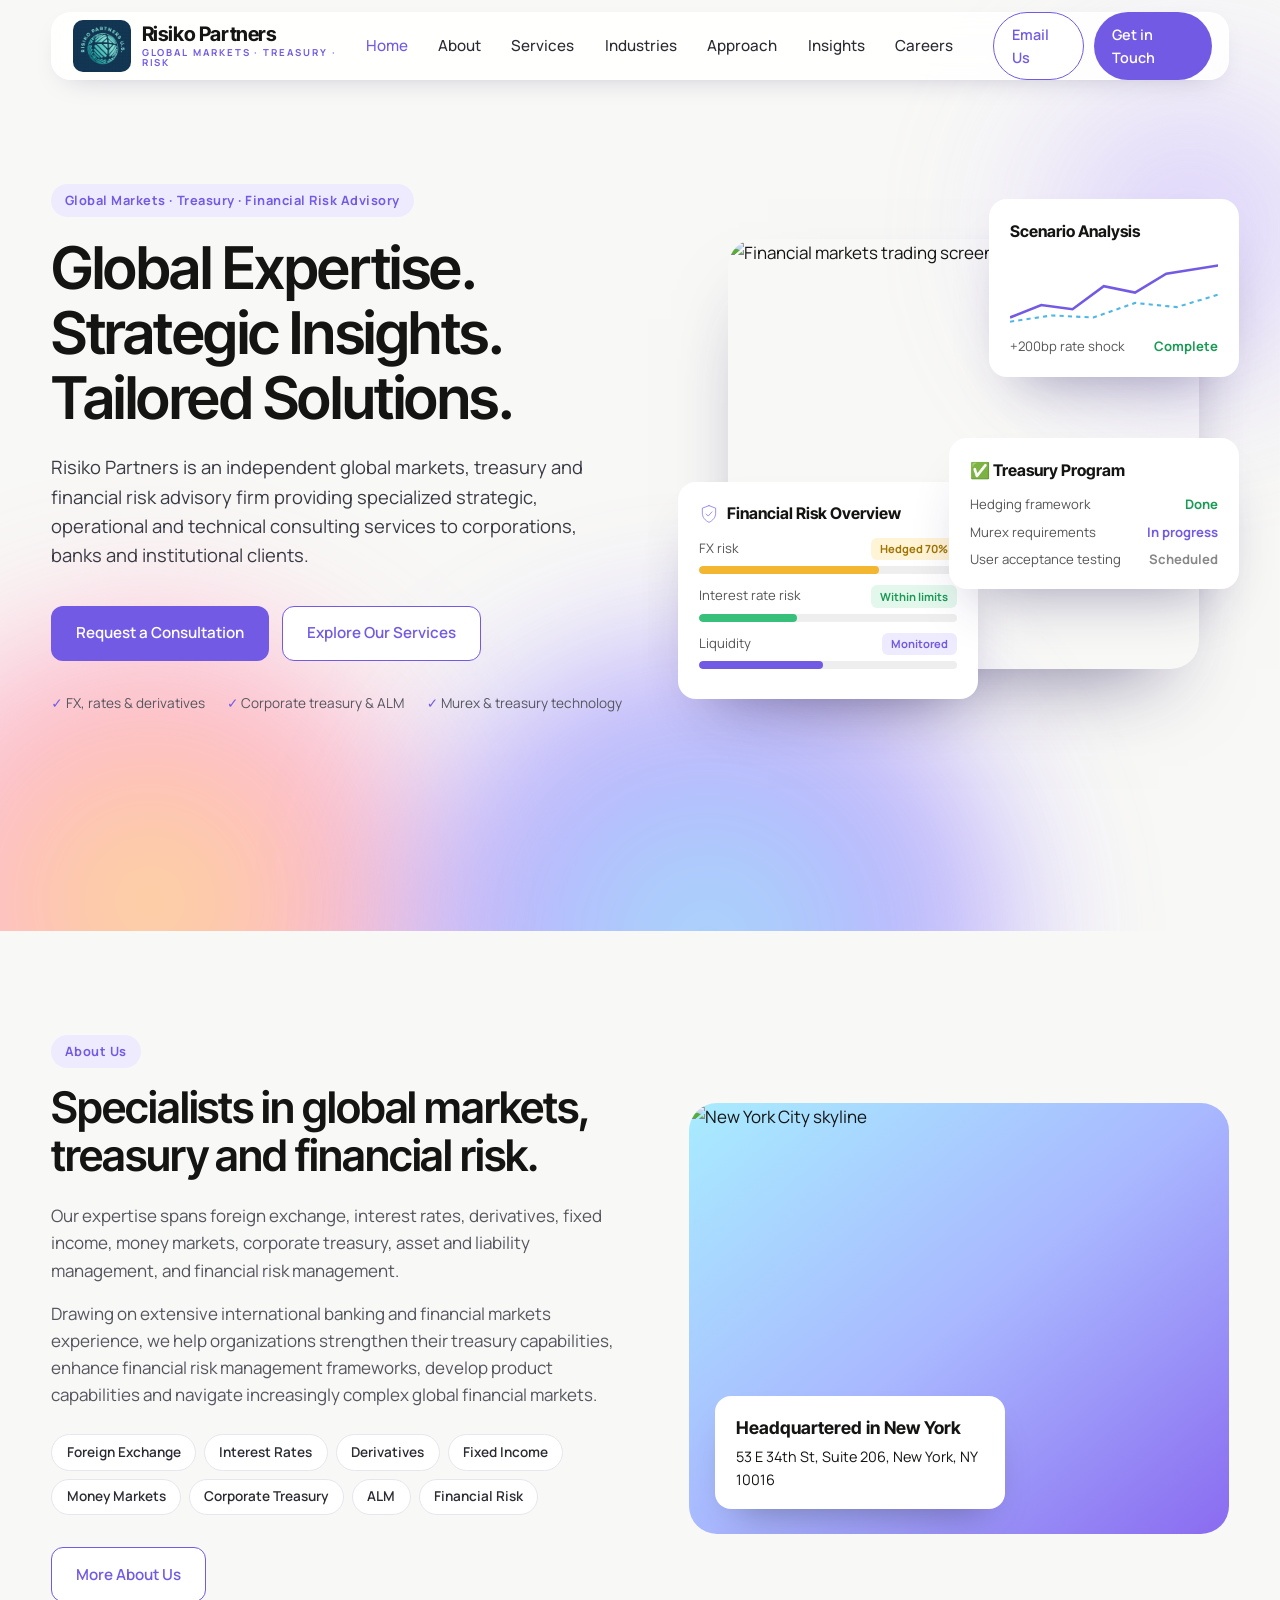
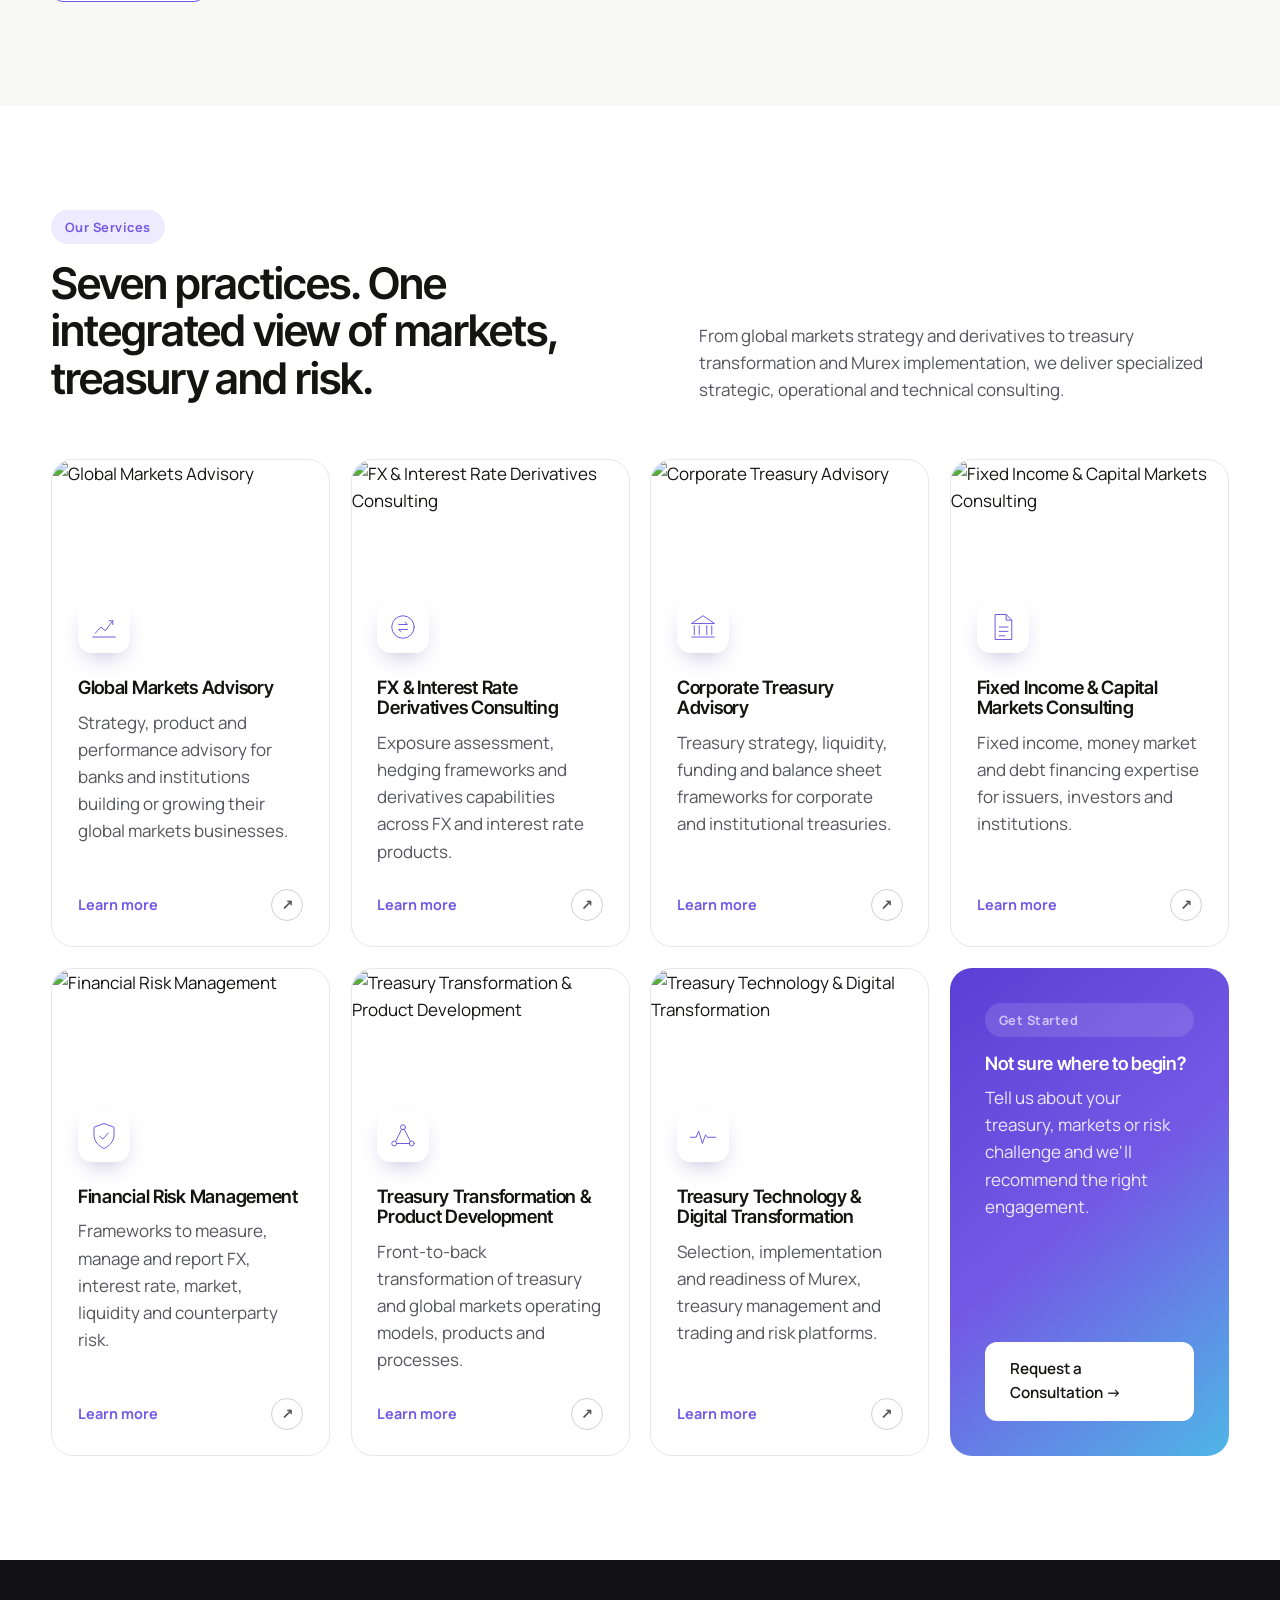
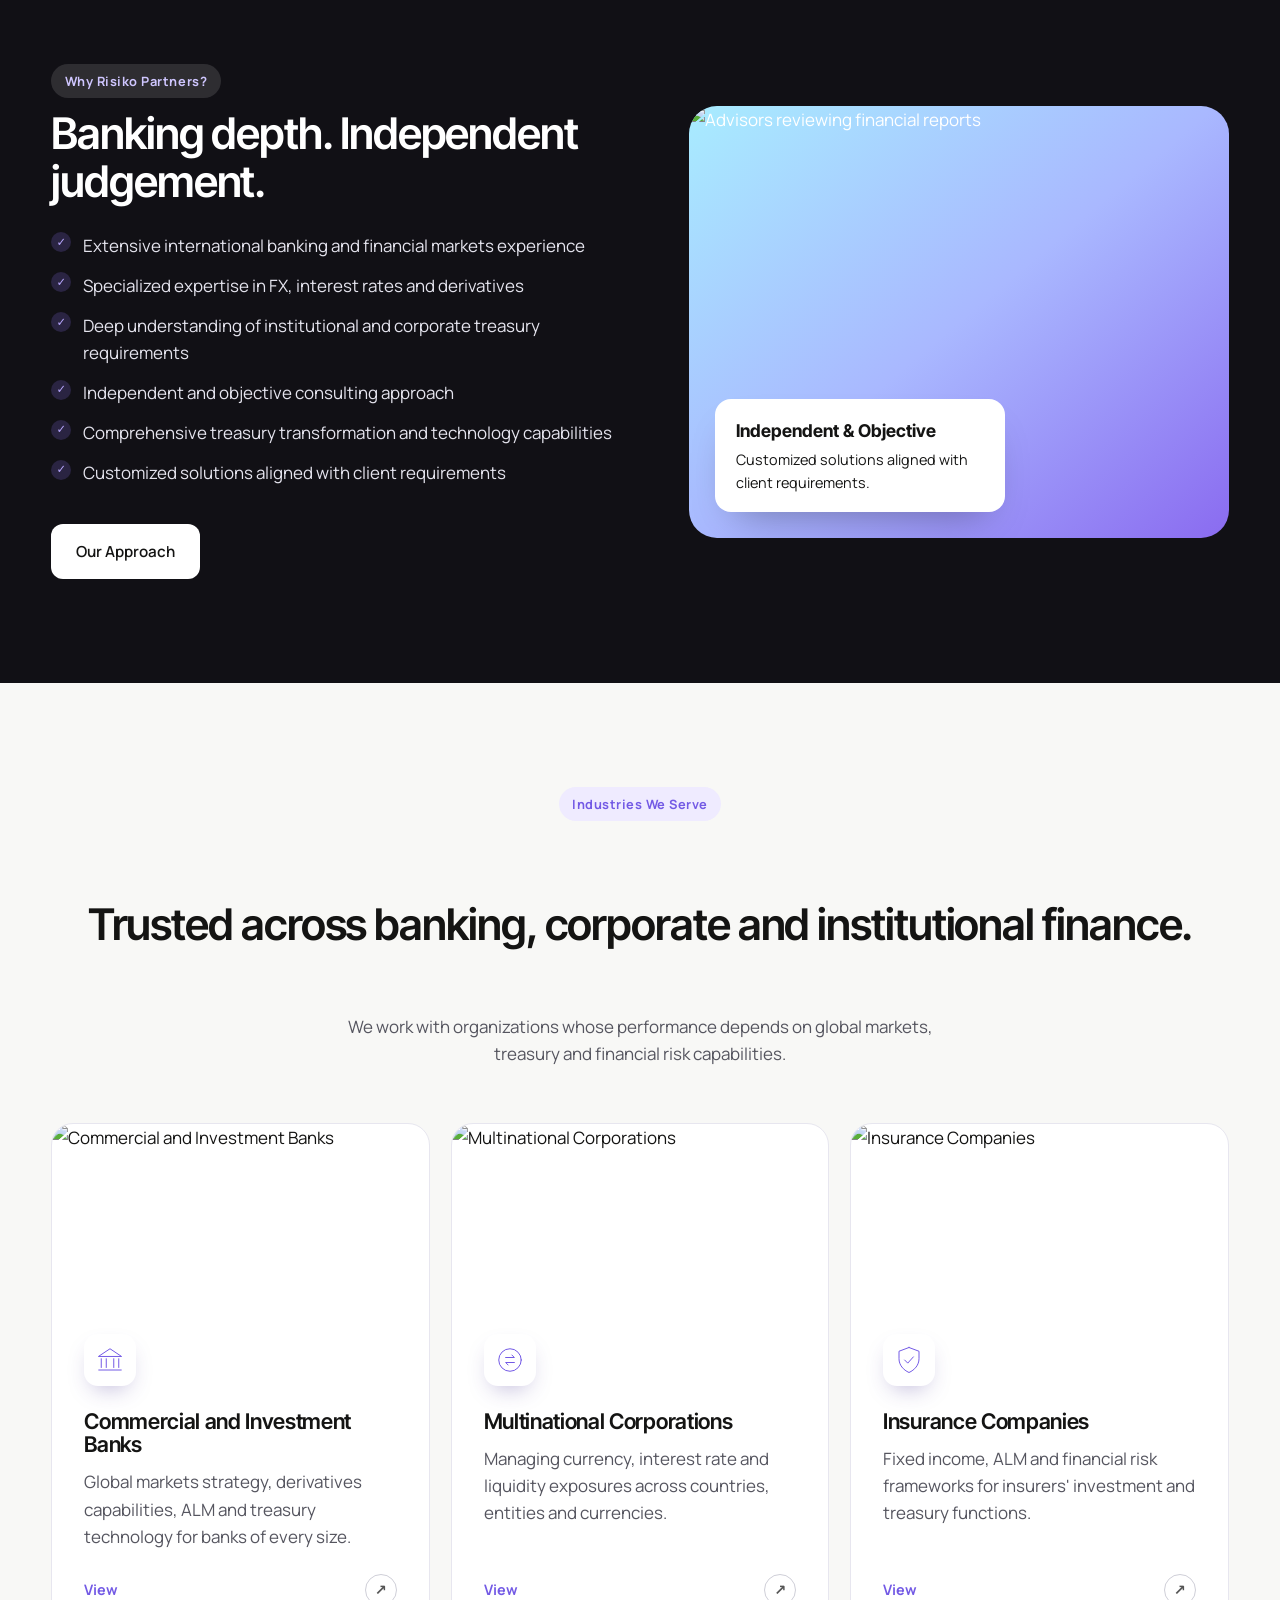
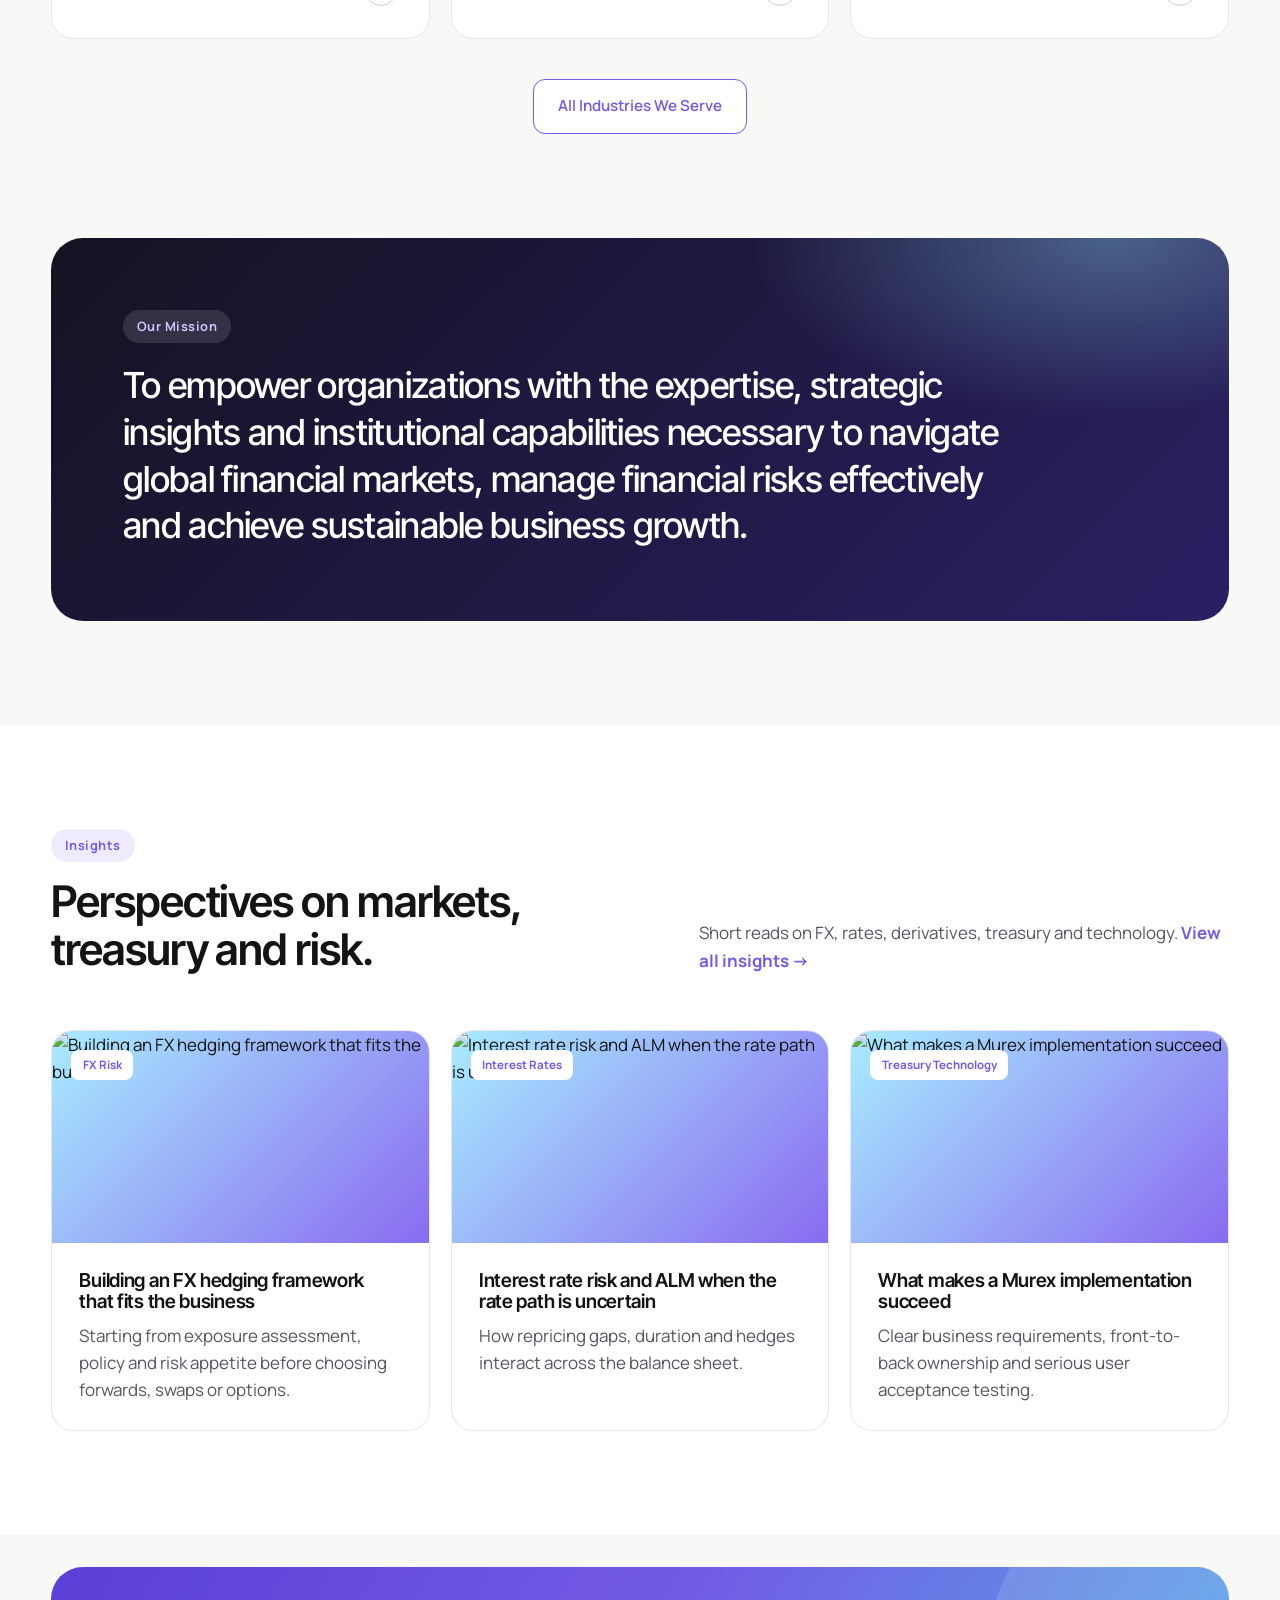
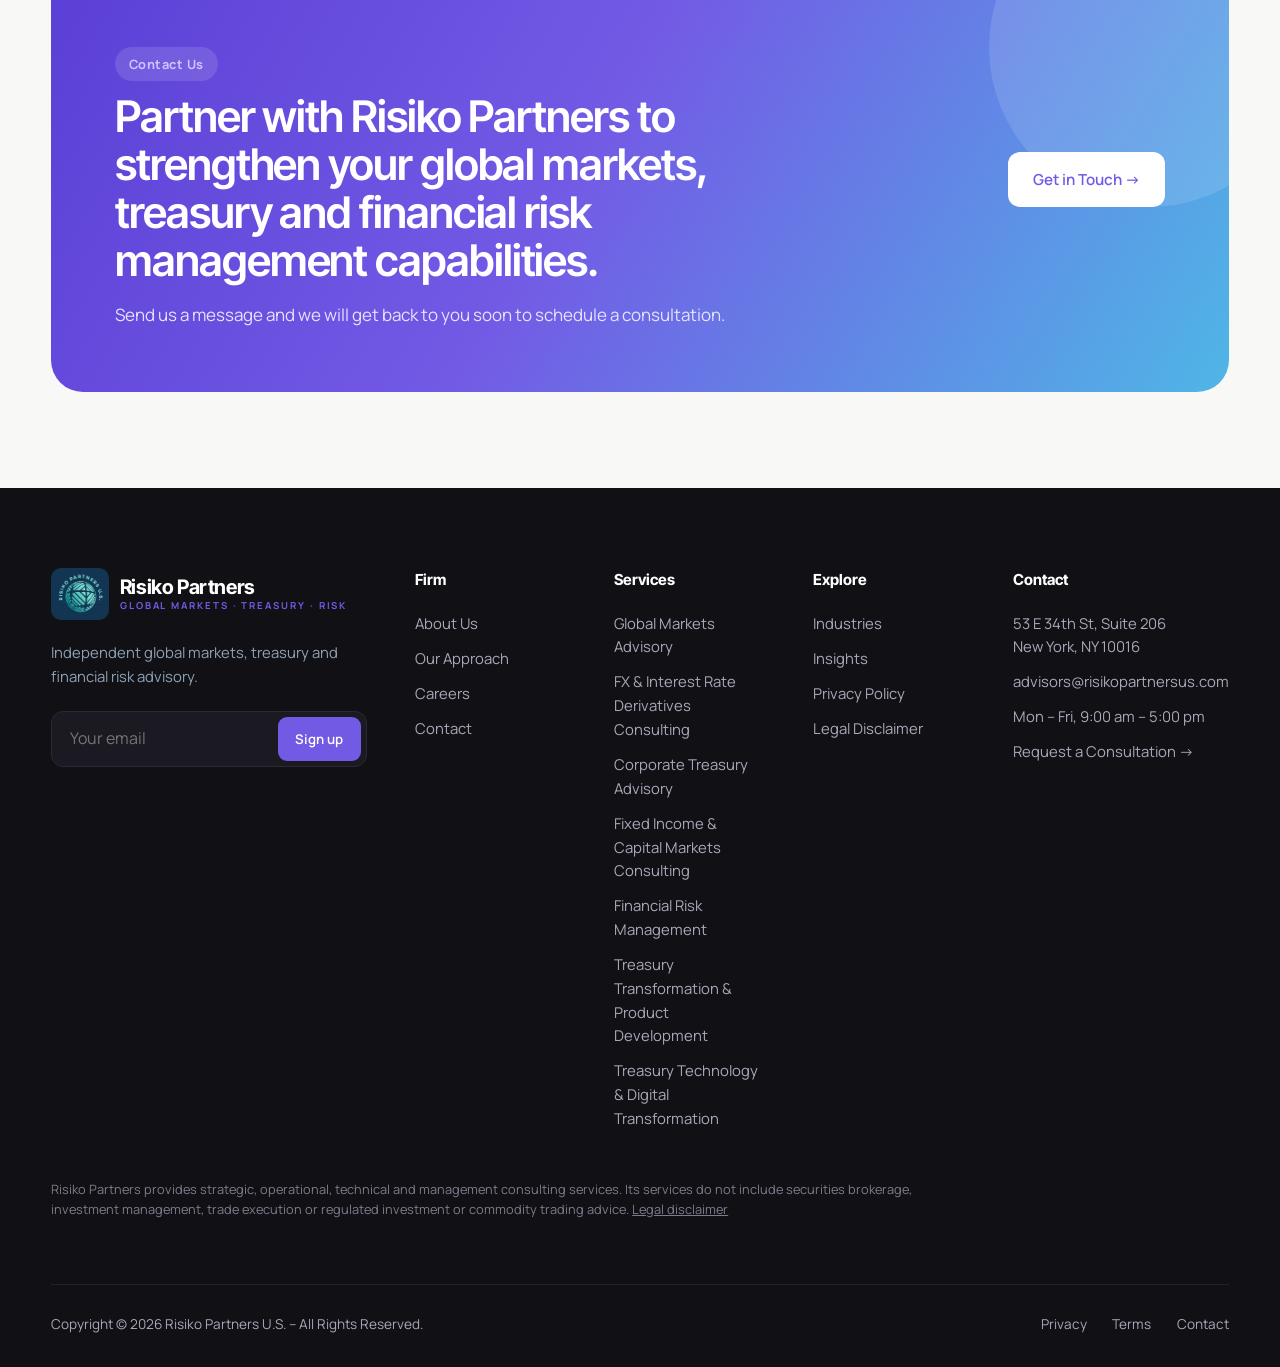
==== commit 51b0b9a6: "Remove top announcement bar Co-Authored-By: Claude Opus 5.5 <noreply@anthropic.com> Claude-Session: " ====
--- a/index.html
+++ b/index.html
@@ -4,7 +4,6 @@
 <link rel="preconnect" href="https://fonts.googleapis.com"><link rel="preconnect" href="https://fonts.gstatic.com" crossorigin><link rel="preconnect" href="https://images.unsplash.com">
 <link href="https://fonts.googleapis.com/css2?family=Inter+Tight:wght@500;600;700&family=Manrope:wght@400;500;600;700&display=swap" rel="stylesheet">
 <link rel="stylesheet" href="assets/style.css"></head><body>
-<div class="topbar"><div class="wrap"><span>📍 53 E 34th St, Suite 206, New York, NY 10016 &nbsp;·&nbsp; Global Markets | Treasury | Financial Risk Advisory &nbsp;·&nbsp; Mon–Fri, 9 am – 5 pm</span><a class="pill" href="contact.html">Book a Consultation</a></div></div>
 <header class="site"><div class="wrap"><a href="index.html" class="brand"><img class="brand-mark" src="assets/logo-sm.png" alt="Risiko Partners U.S. logo" width="62" height="55"><span class="brand-name">Risiko Partners<small>GLOBAL MARKETS · TREASURY · RISK</small></span></a>
 <nav class="main" id="nav"><a href="index.html" class="active">Home</a><a href="about.html" class="">About</a><a href="services.html" class="">Services</a><a href="industries.html" class="">Industries</a><a href="approach.html" class="">Approach</a><a href="insights.html" class="">Insights</a><a href="careers.html" class="">Careers</a><span class="nav-cta"><a href="mailto:advisors@risikopartnersus.com" class="btn btn-line">Email Us</a><a href="contact.html" class="btn btn-gold">Get in Touch</a></span></nav>
 <button class="menu-toggle" aria-label="Menu" onclick="document.getElementById('nav').classList.toggle('open')">&#9776;</button></div></header>
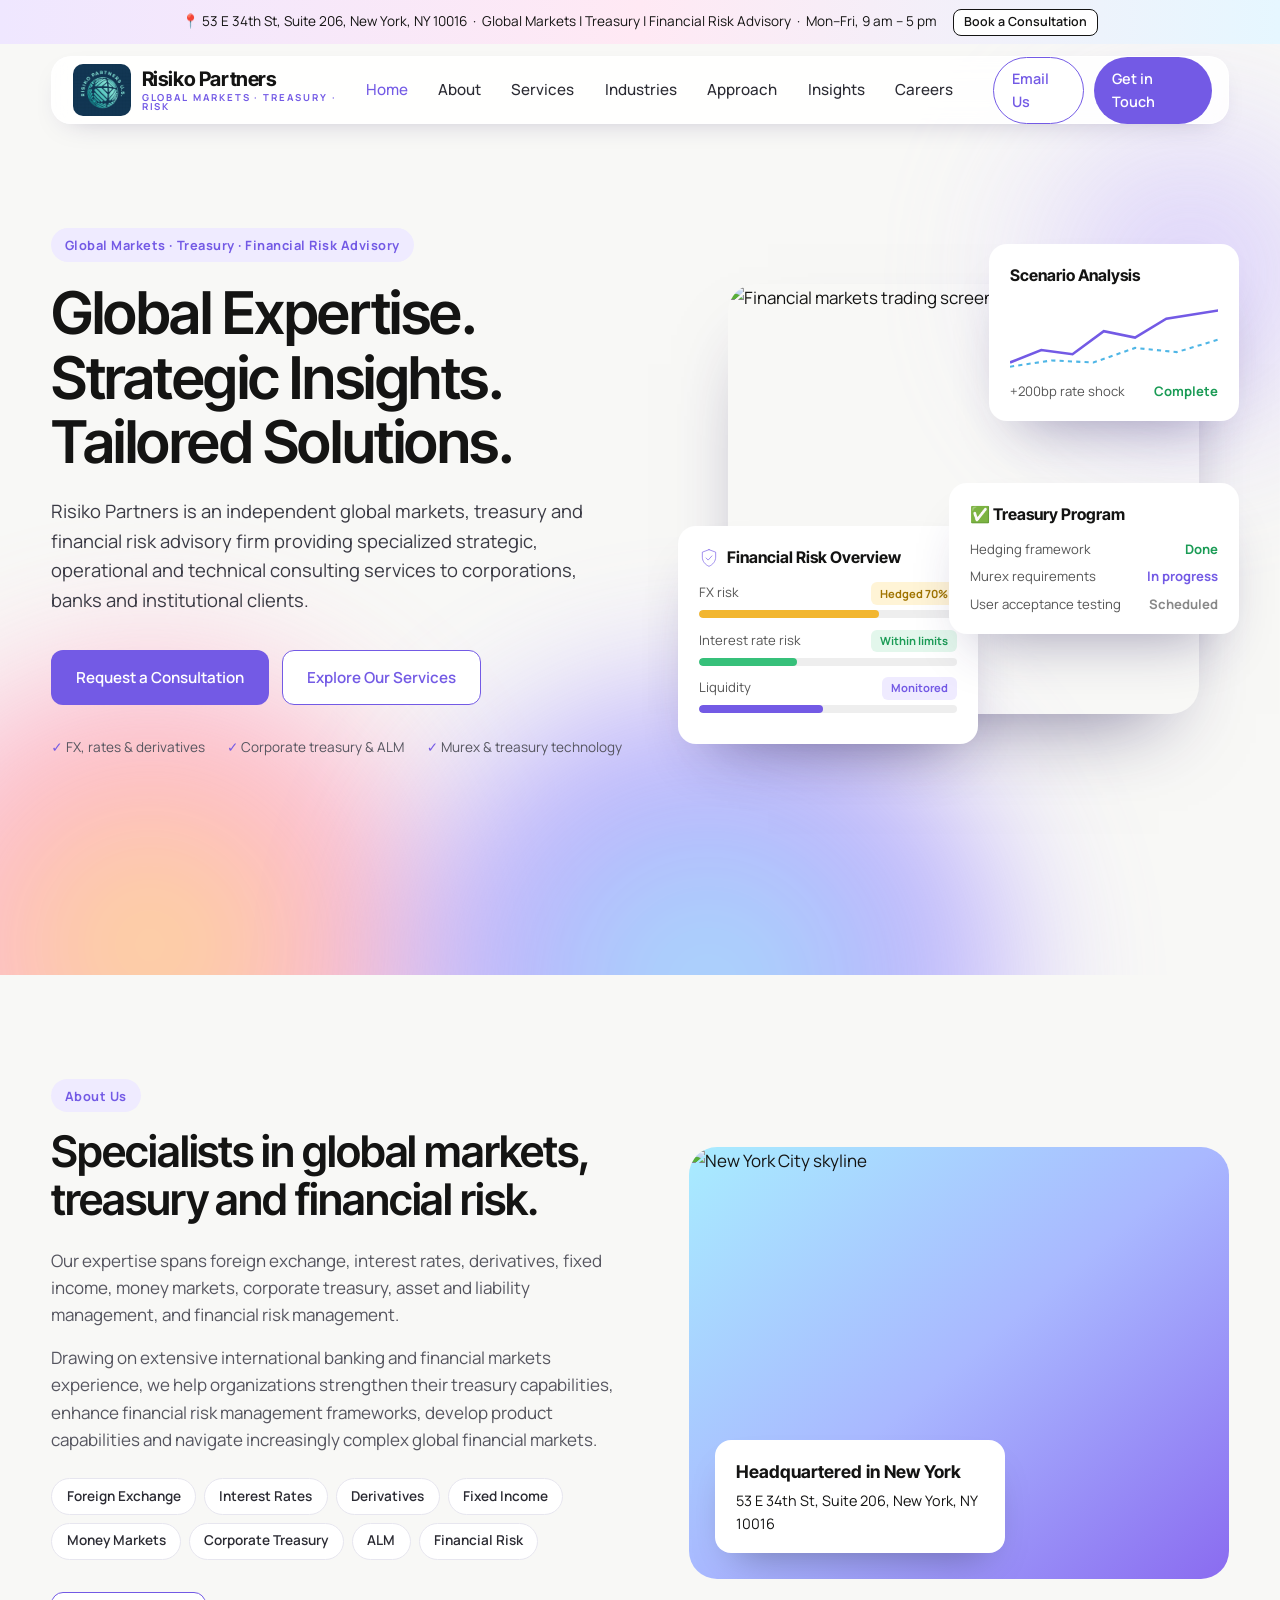
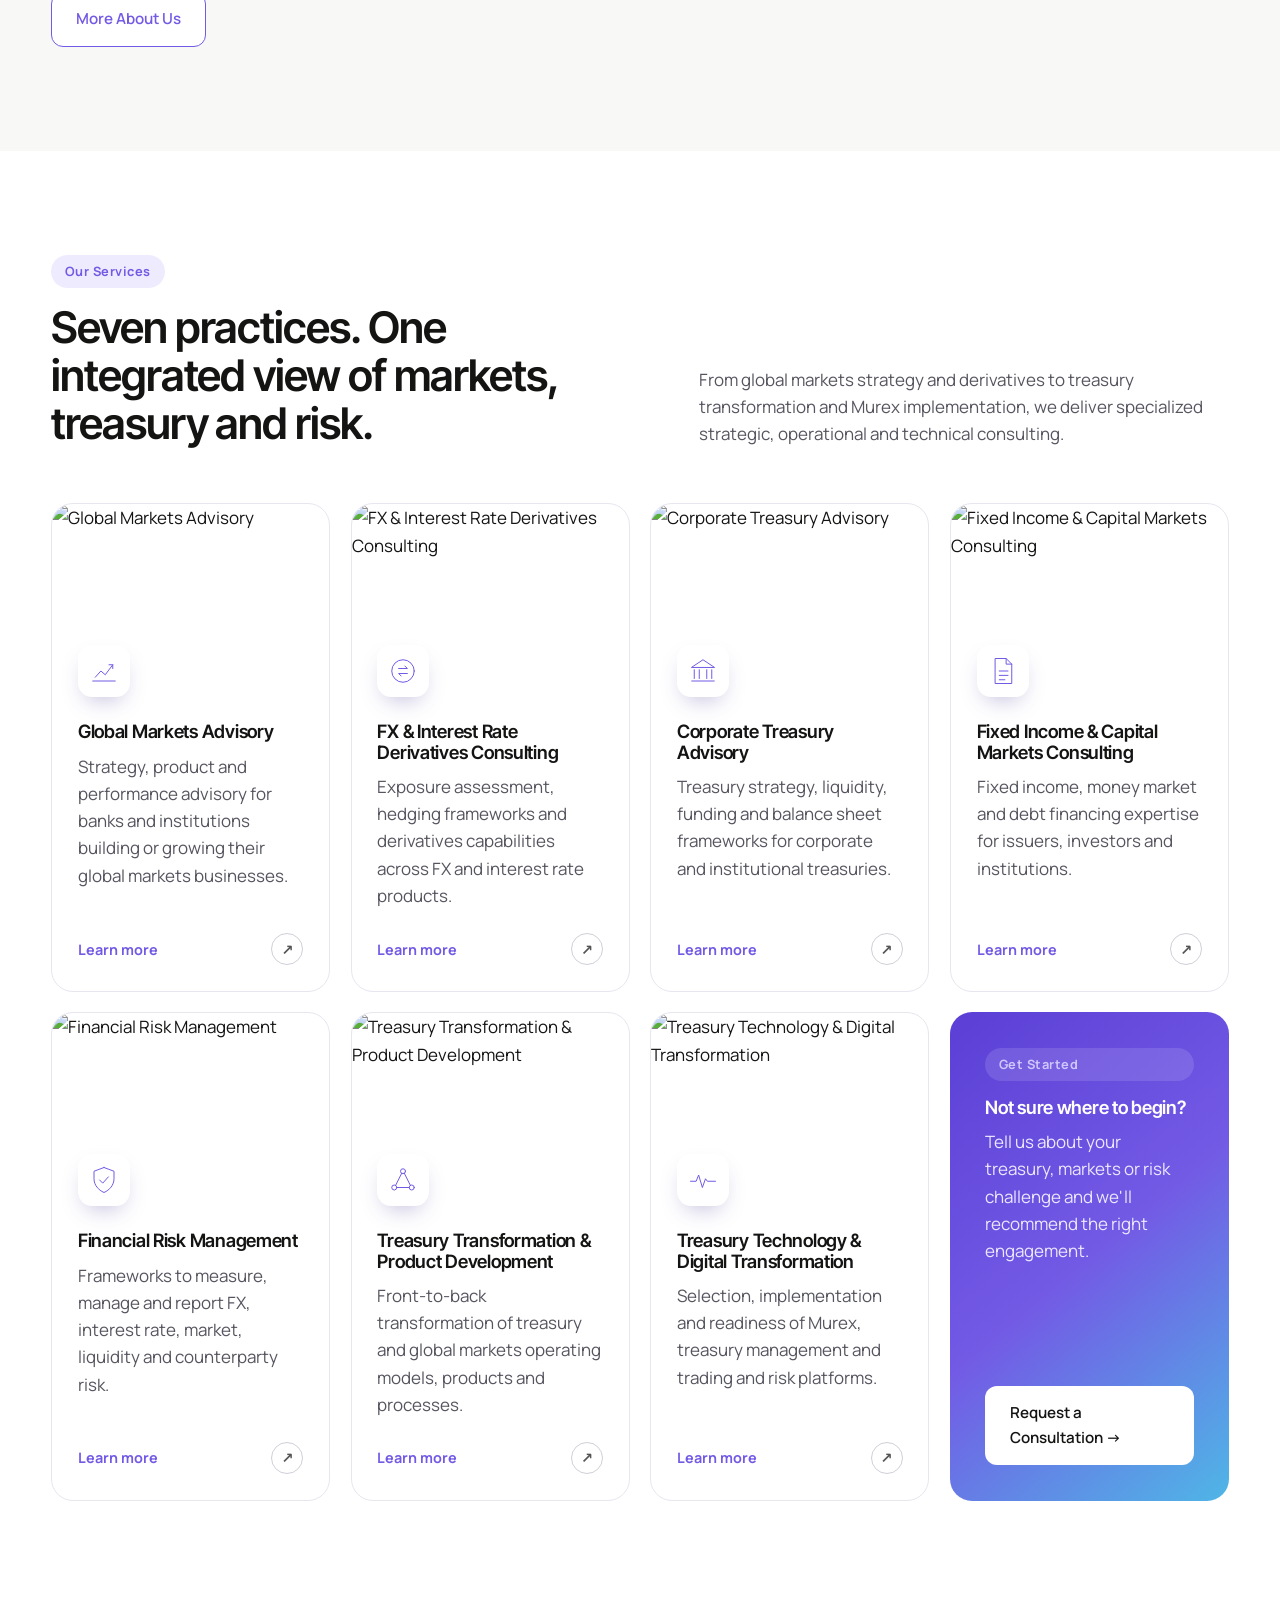
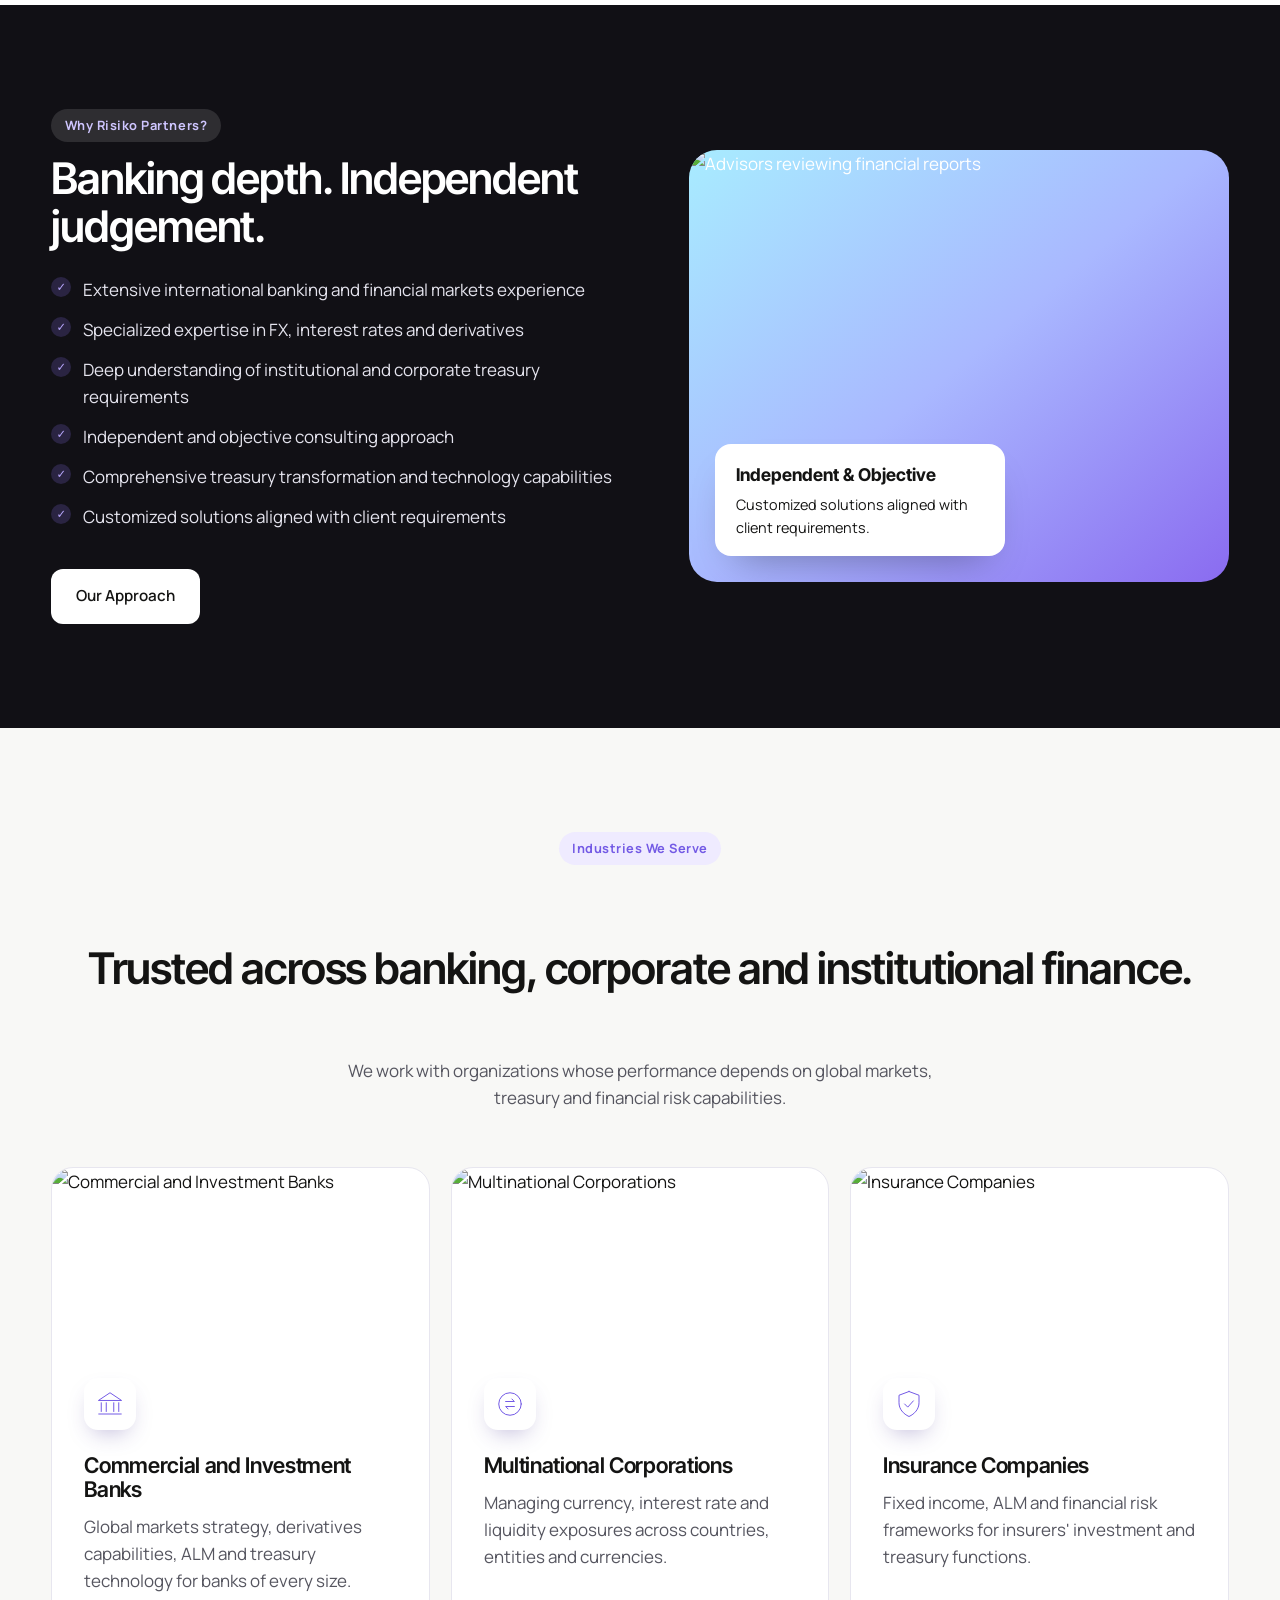
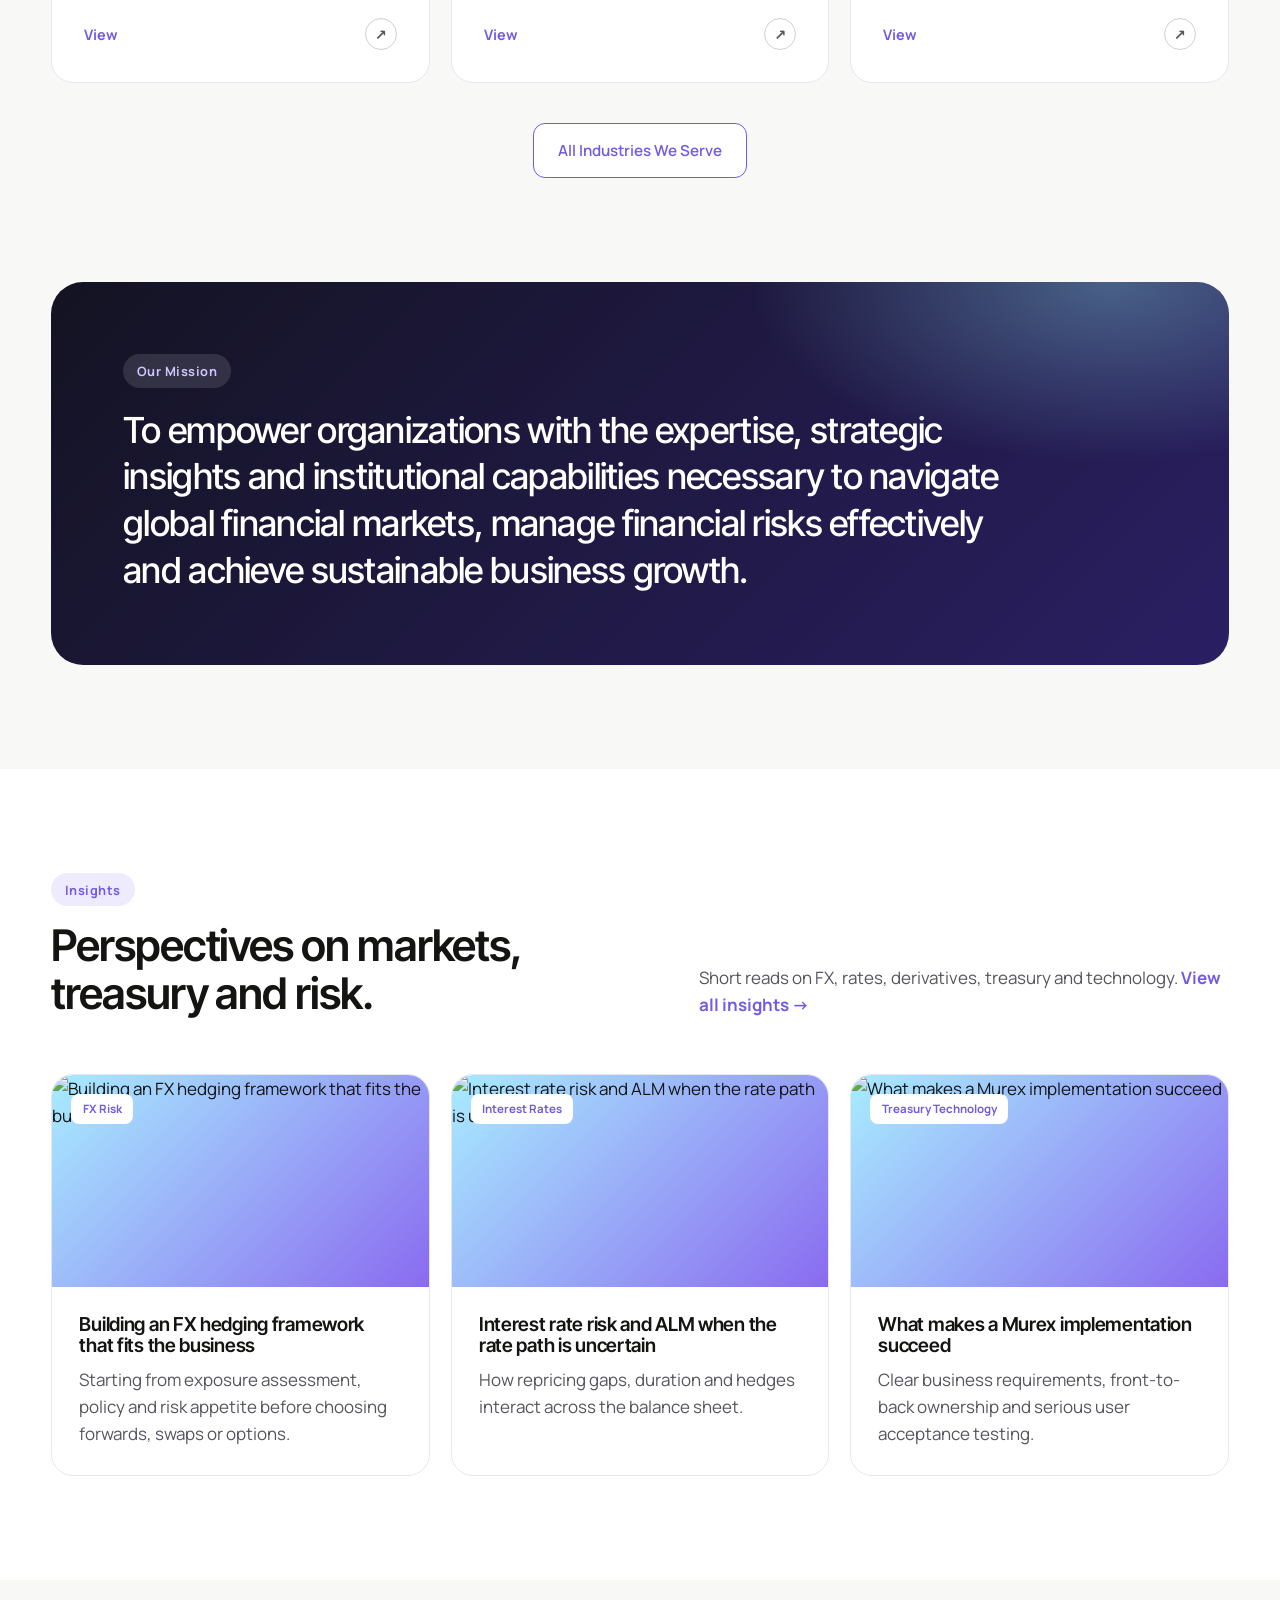
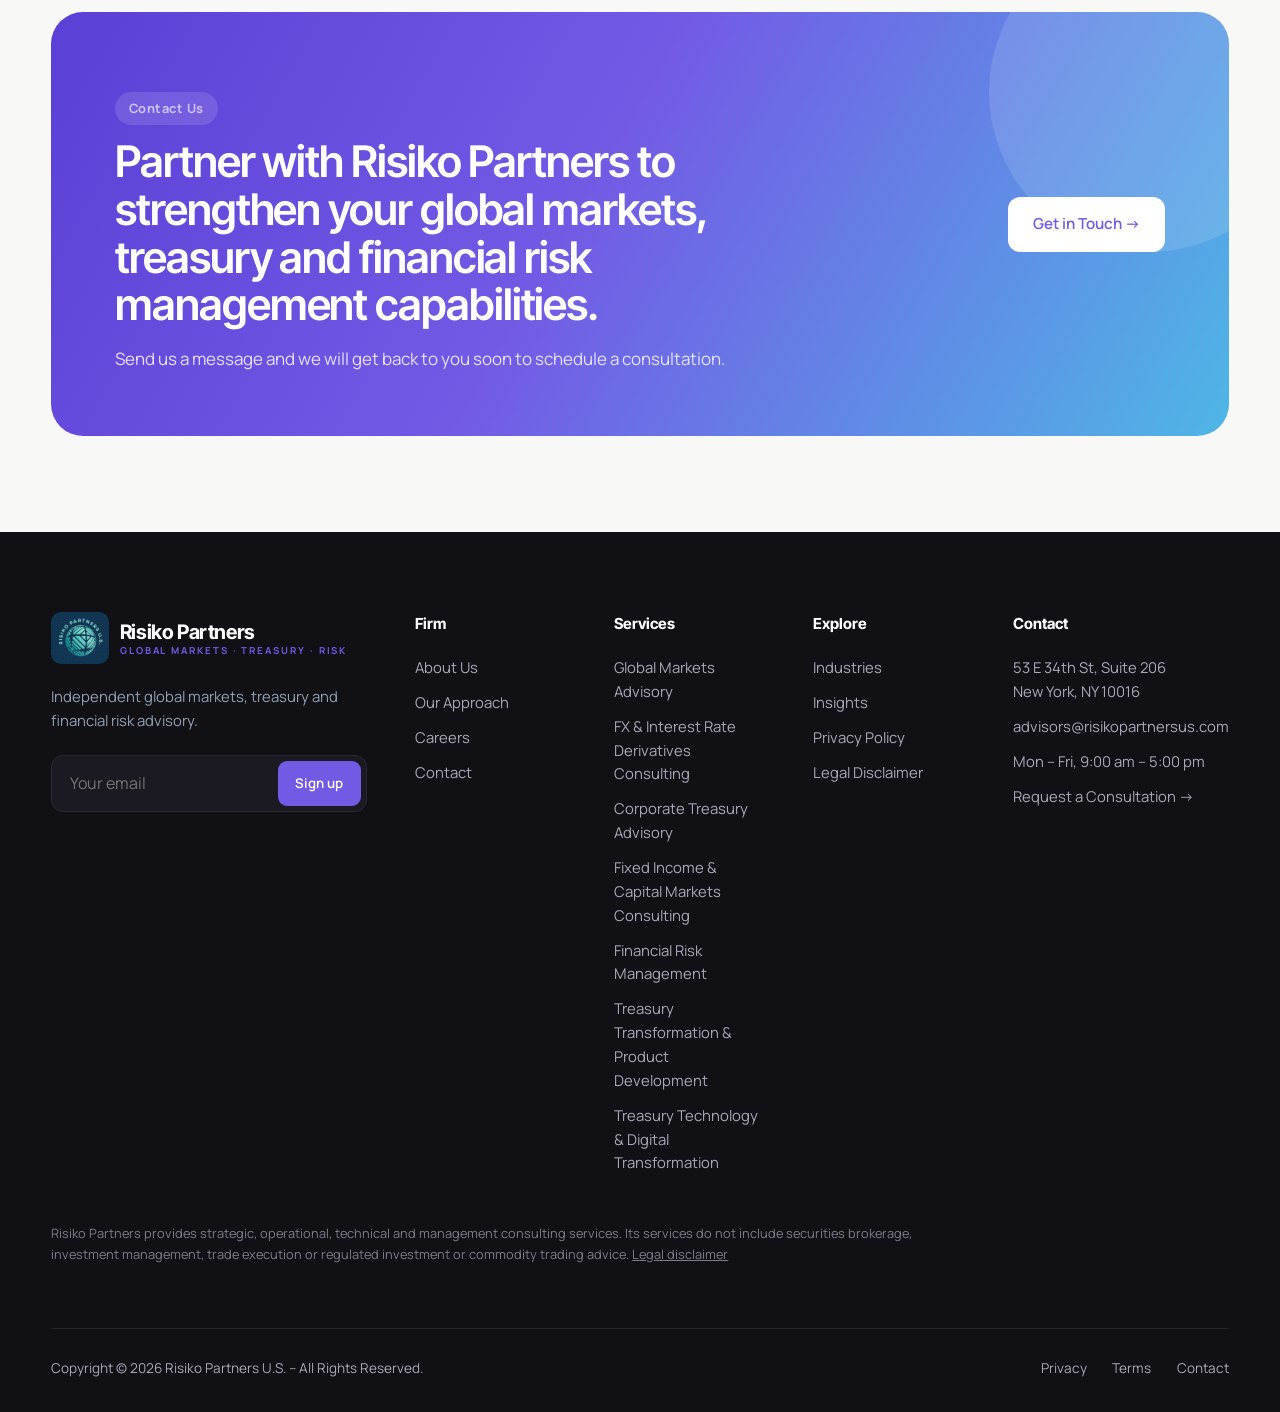
==== commit b371b5a4: "Show top bar on desktop only; hide on mobile Co-Authored-By: Claude Opus 5.5 <noreply@anthropic.com>" ====
--- a/index.html
+++ b/index.html
@@ -4,6 +4,7 @@
 <link rel="preconnect" href="https://fonts.googleapis.com"><link rel="preconnect" href="https://fonts.gstatic.com" crossorigin><link rel="preconnect" href="https://images.unsplash.com">
 <link href="https://fonts.googleapis.com/css2?family=Inter+Tight:wght@500;600;700&family=Manrope:wght@400;500;600;700&display=swap" rel="stylesheet">
 <link rel="stylesheet" href="assets/style.css"></head><body>
+<div class="topbar"><div class="wrap"><span>📍 53 E 34th St, Suite 206, New York, NY 10016 &nbsp;·&nbsp; Global Markets | Treasury | Financial Risk Advisory &nbsp;·&nbsp; Mon–Fri, 9 am – 5 pm</span><a class="pill" href="contact.html">Book a Consultation</a></div></div>
 <header class="site"><div class="wrap"><a href="index.html" class="brand"><img class="brand-mark" src="assets/logo-sm.png" alt="Risiko Partners U.S. logo" width="62" height="55"><span class="brand-name">Risiko Partners<small>GLOBAL MARKETS · TREASURY · RISK</small></span></a>
 <nav class="main" id="nav"><a href="index.html" class="active">Home</a><a href="about.html" class="">About</a><a href="services.html" class="">Services</a><a href="industries.html" class="">Industries</a><a href="approach.html" class="">Approach</a><a href="insights.html" class="">Insights</a><a href="careers.html" class="">Careers</a><span class="nav-cta"><a href="mailto:advisors@risikopartnersus.com" class="btn btn-line">Email Us</a><a href="contact.html" class="btn btn-gold">Get in Touch</a></span></nav>
 <button class="menu-toggle" aria-label="Menu" onclick="document.getElementById('nav').classList.toggle('open')">&#9776;</button></div></header>
--- a/assets/style.css
+++ b/assets/style.css
@@ -258,3 +258,5 @@
 @media (max-width:1200px){.cards-4{grid-template-columns:repeat(3,1fr)}}
 @media (max-width:1050px){.cards-4{grid-template-columns:1fr 1fr}}
 @media (max-width:640px){.cards-4{grid-template-columns:1fr}.mission-box{padding:2.4rem}}
+
+@media (max-width:760px){.topbar{display:none}}
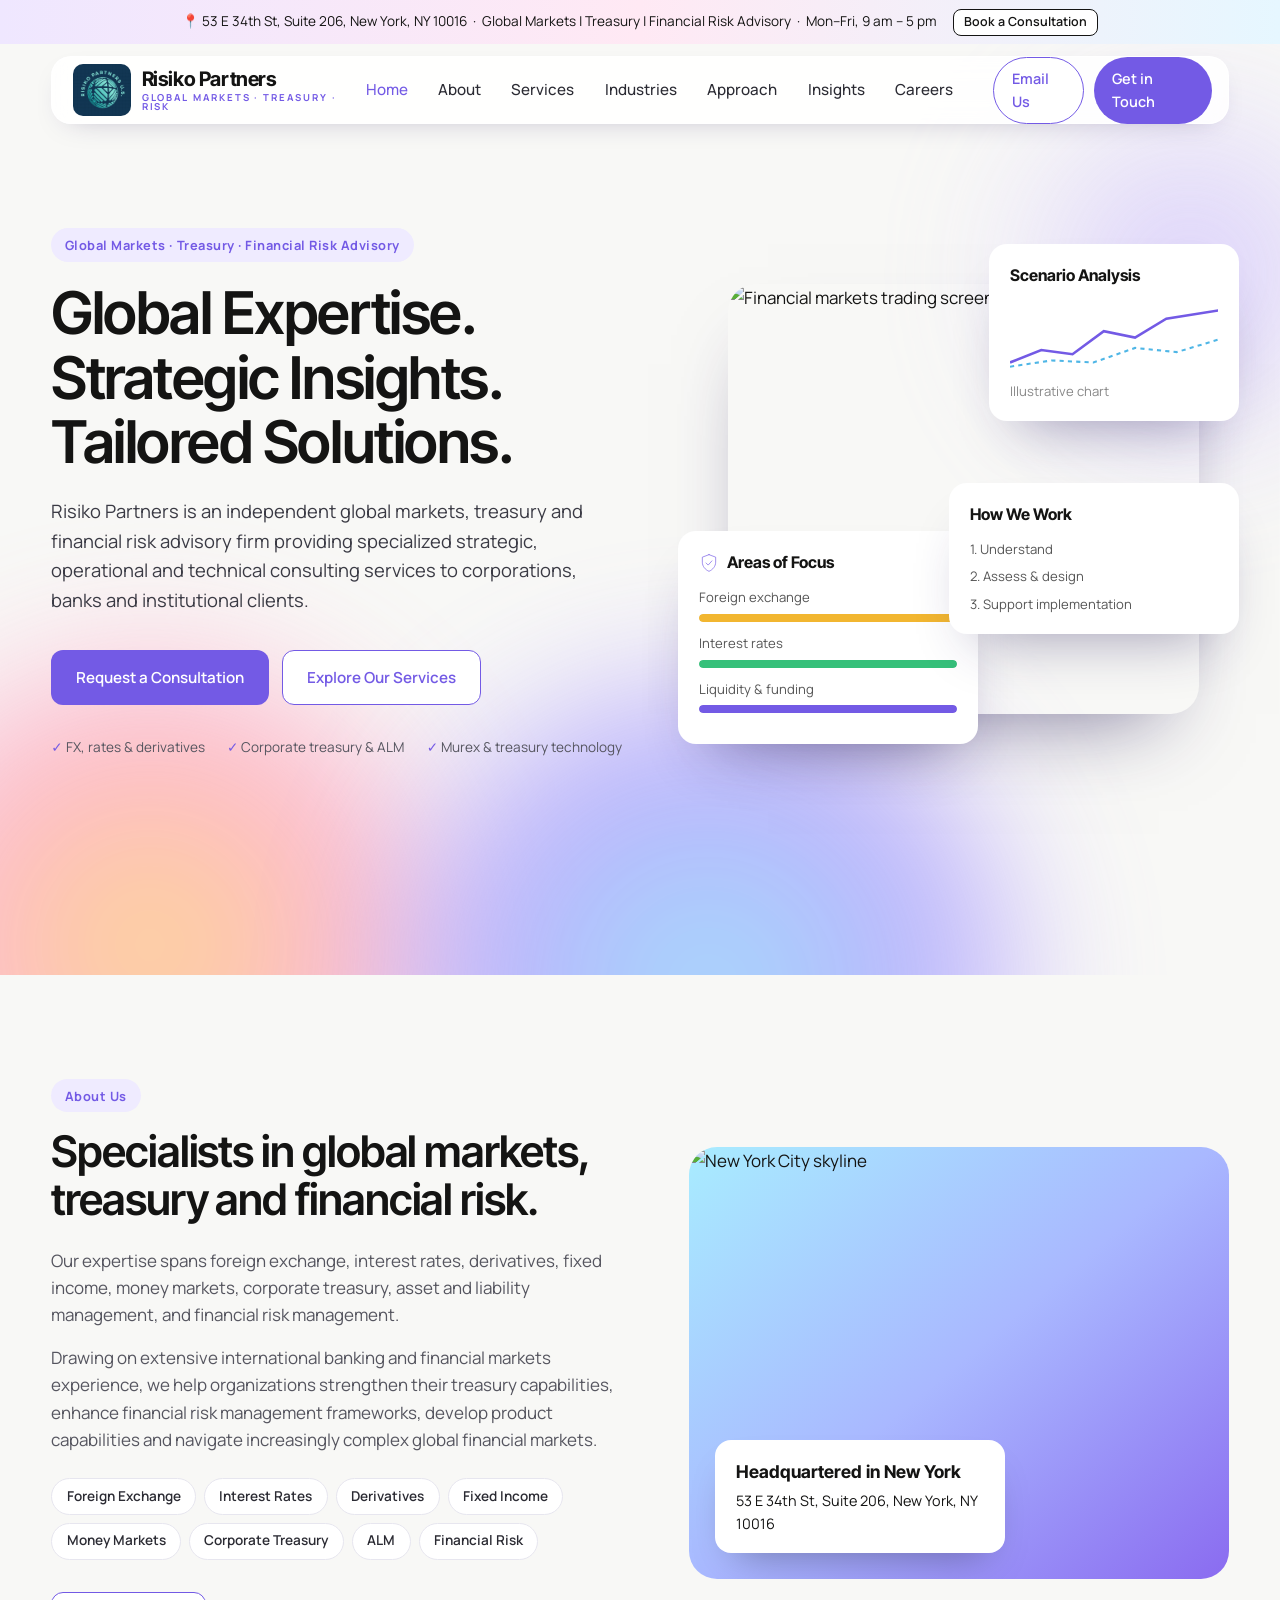
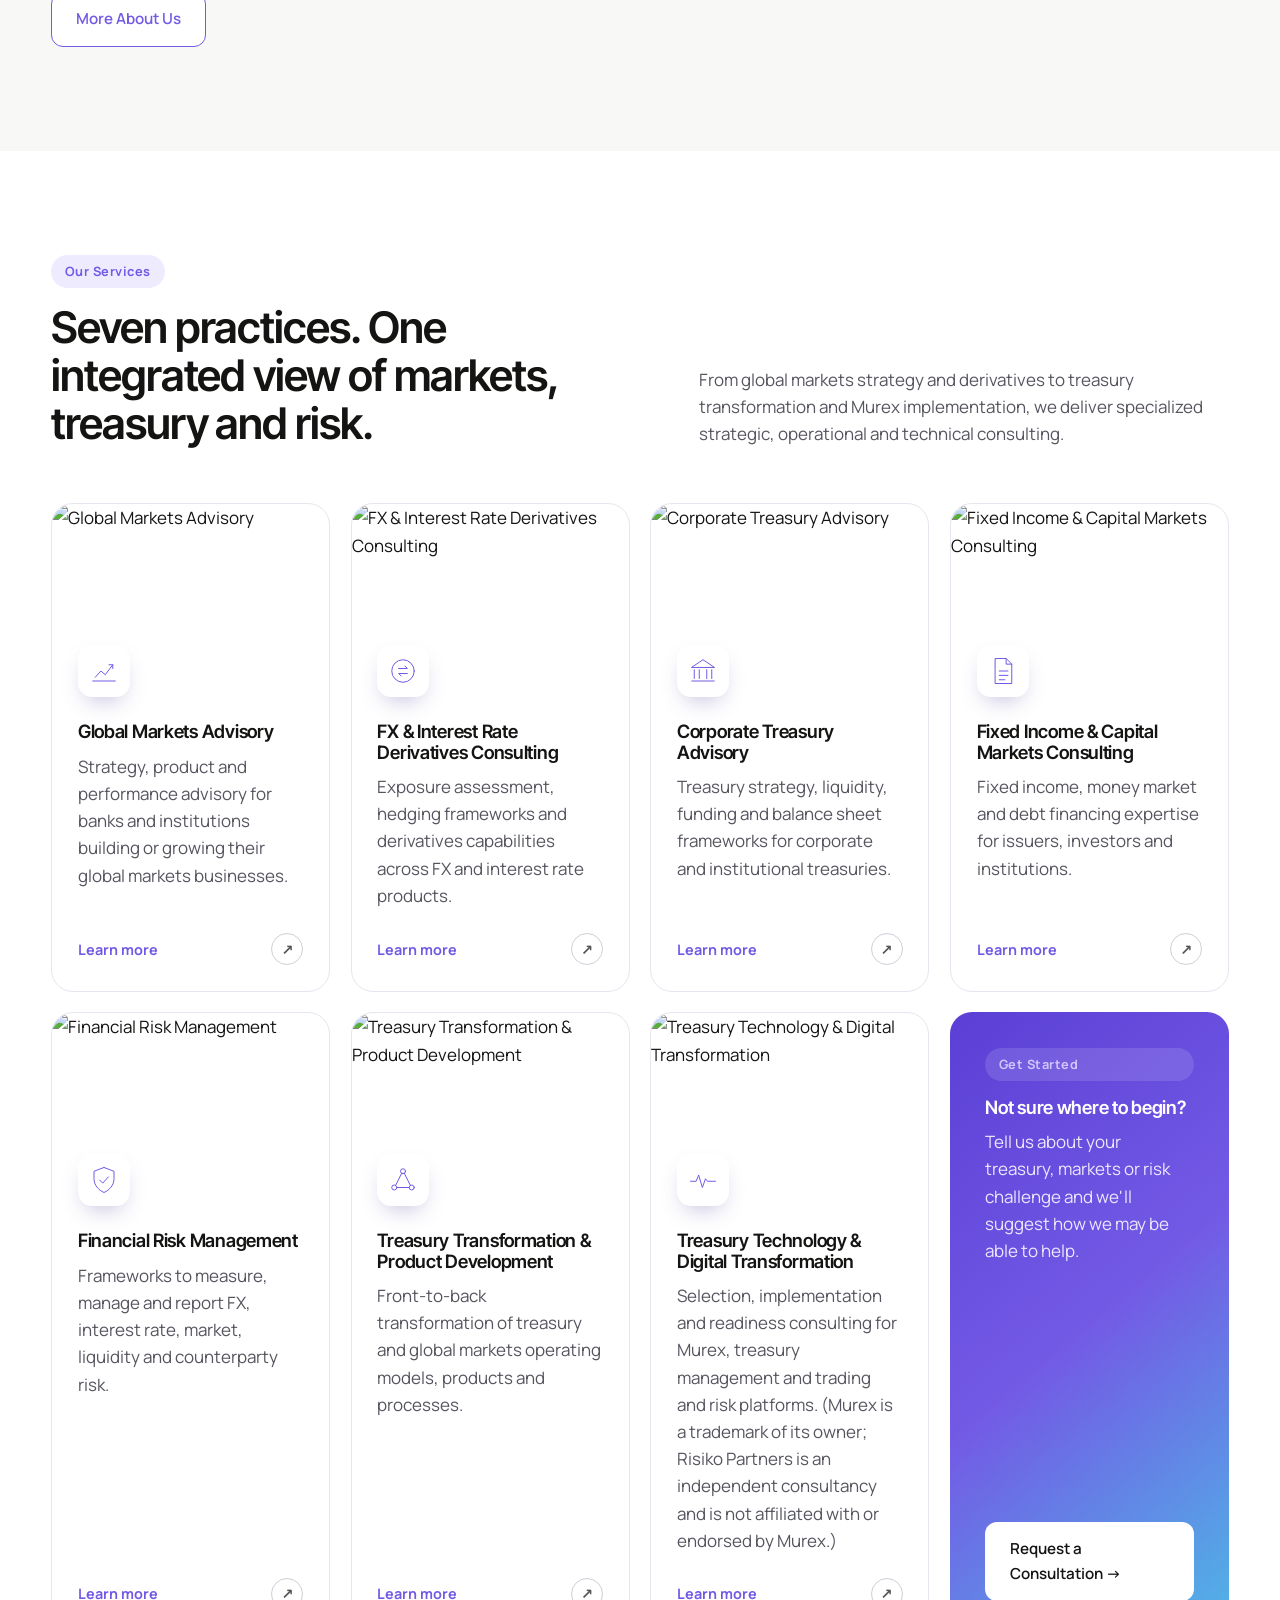
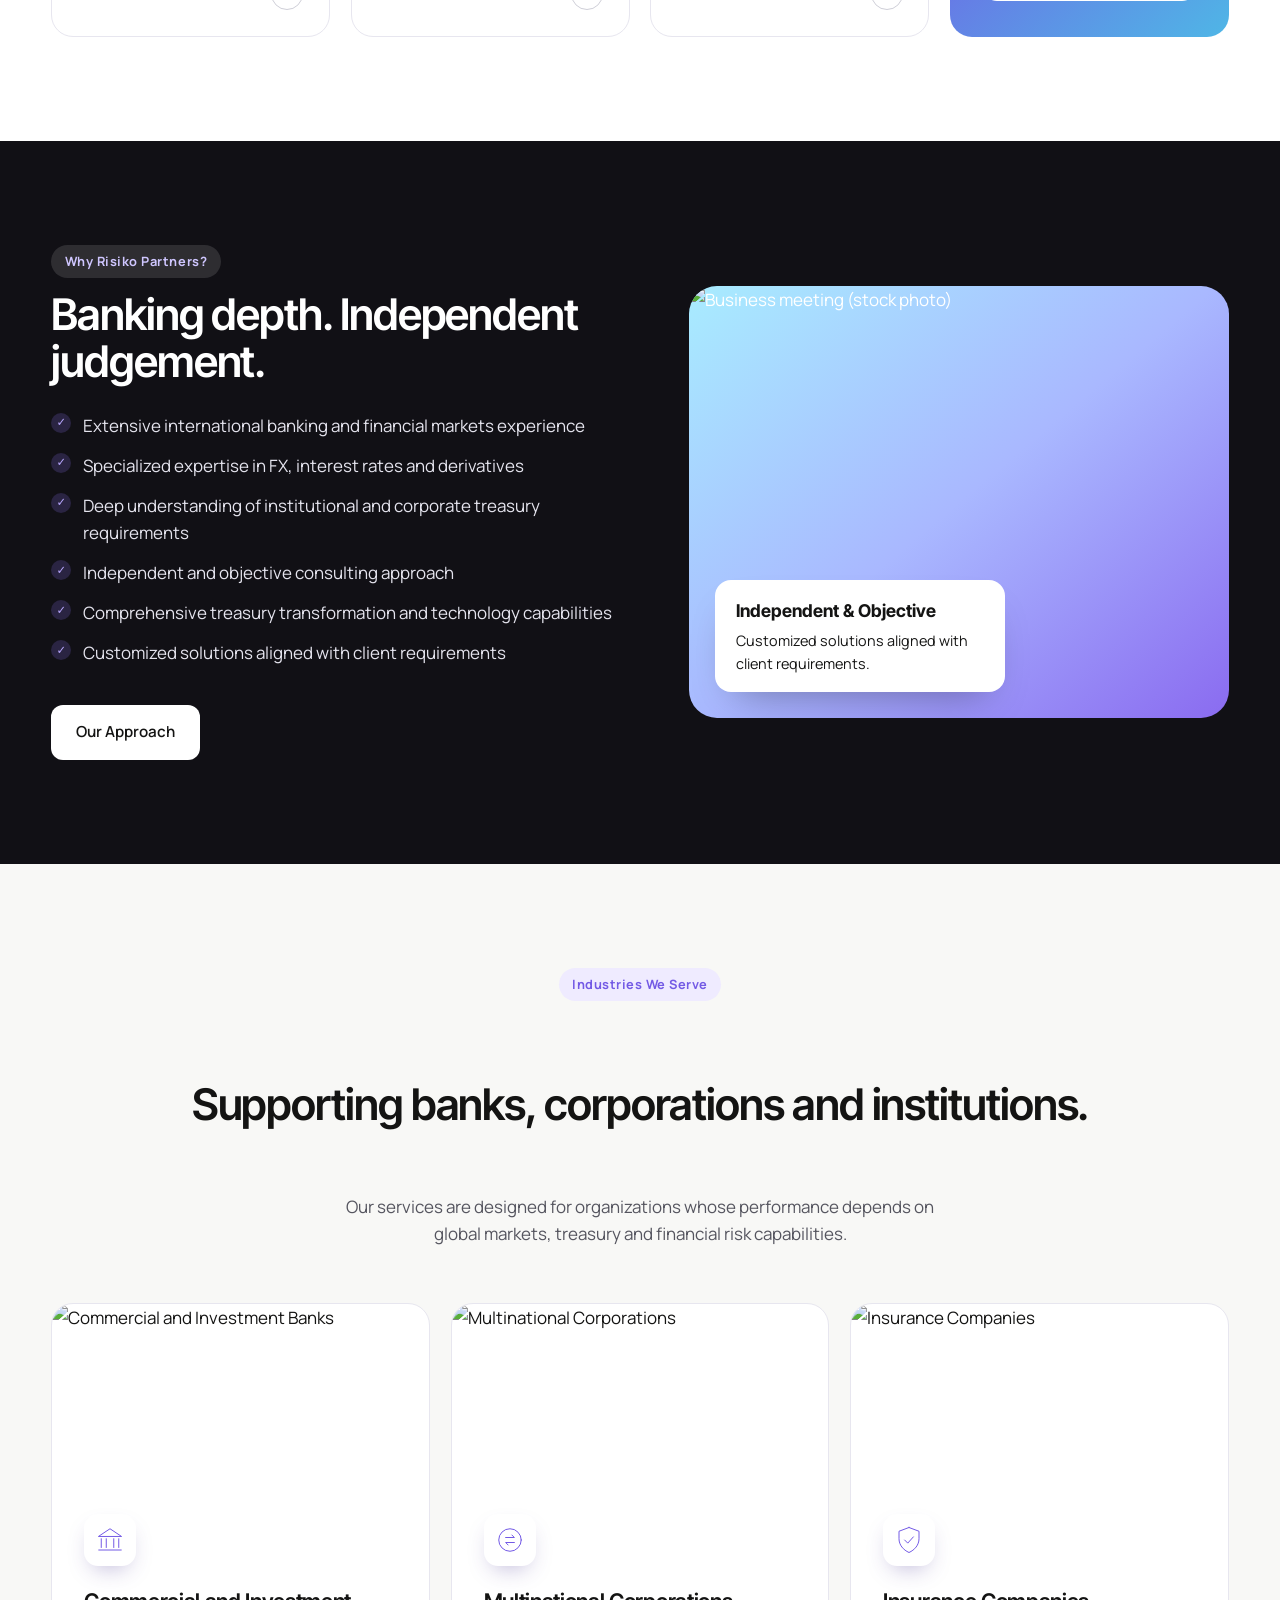
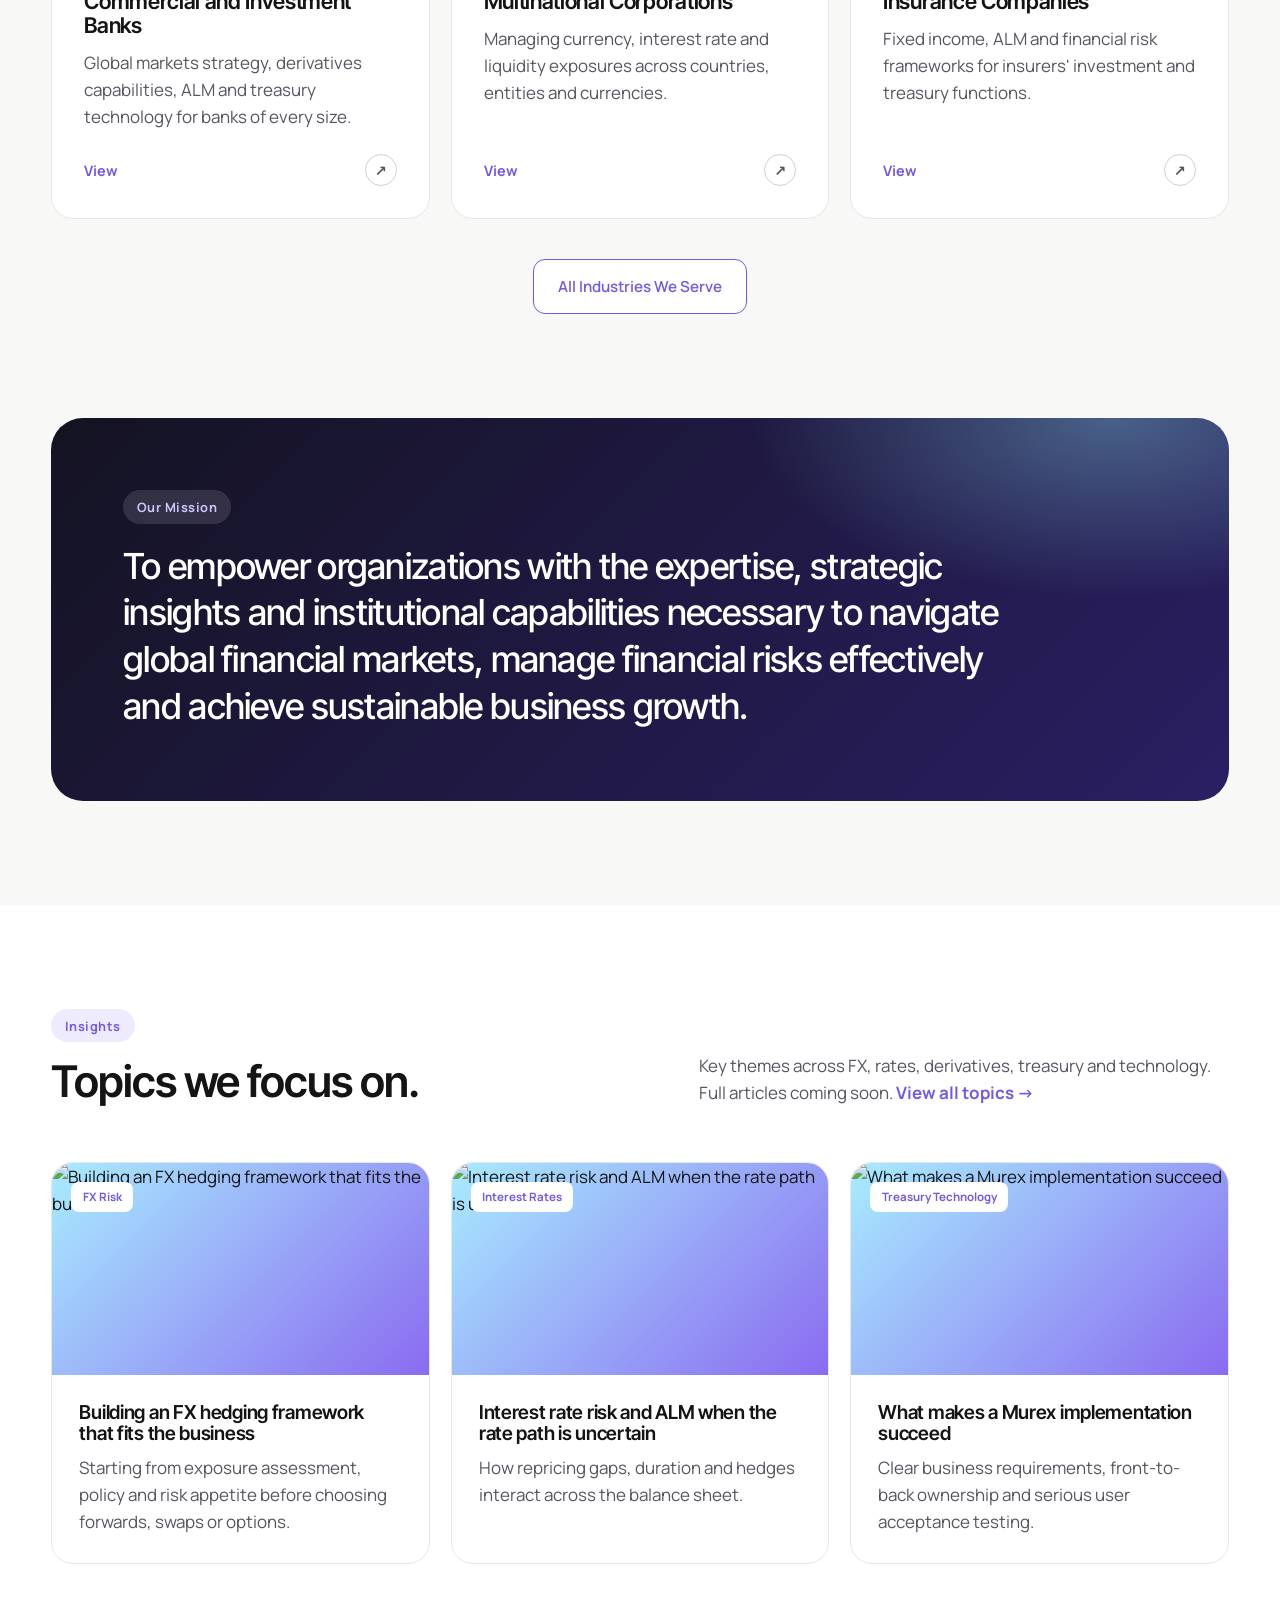
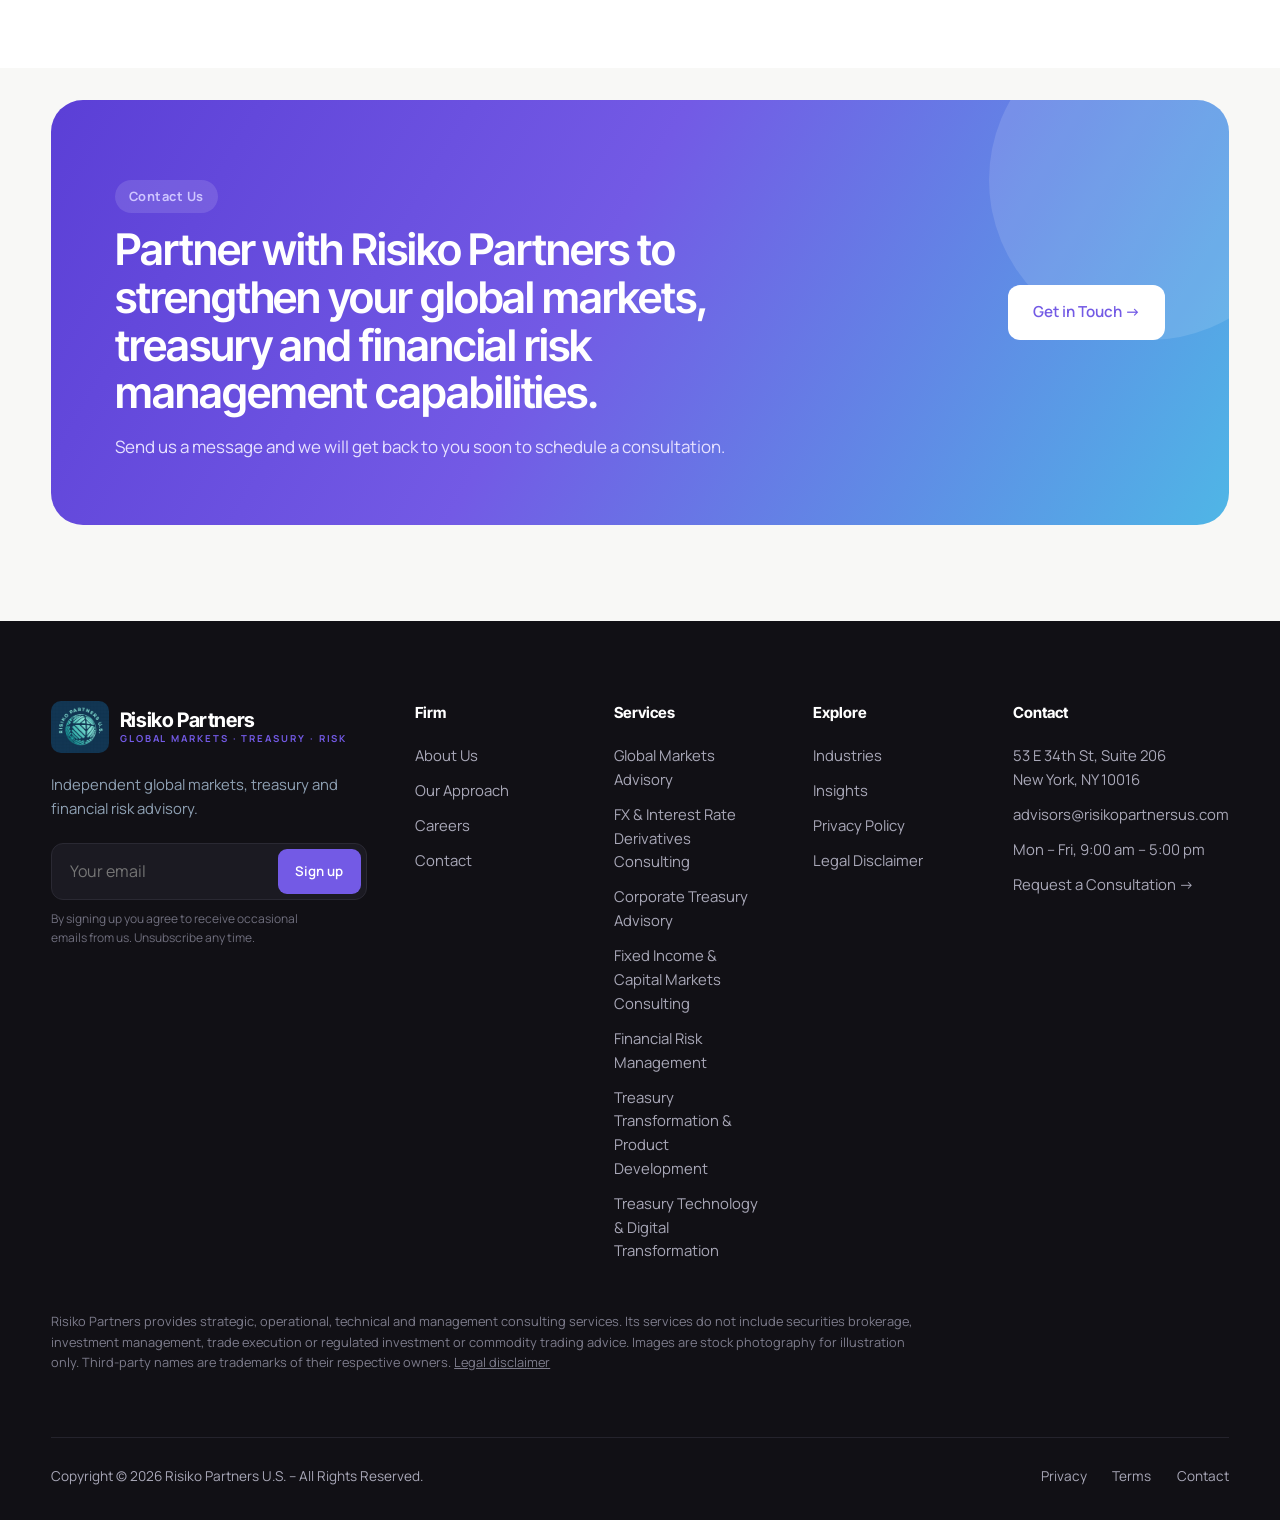
==== commit 8bab255e: "Legal review of copy: remove implied credentials, client data and outcome promises; add disclaimers " ====
--- a/index.html
+++ b/index.html
@@ -14,12 +14,12 @@
 <div class="cta"><a href="contact.html" class="btn btn-gold">Request a Consultation</a><a href="services.html" class="btn btn-line">Explore Our Services</a></div>
 <div class="trust"><span>FX, rates &amp; derivatives</span><span>Corporate treasury &amp; ALM</span><span>Murex &amp; treasury technology</span></div></div>
 <div class="mock" aria-hidden="true"><div class="mock-photo"><img class="" src="https://images.unsplash.com/photo-1611974789855-9c2a0a7236a3?auto=format&fit=crop&w=1100&q=75" alt="Financial markets trading screen" loading="lazy"></div>
-<div class="mc mc-1"><h5><svg width="20" height="20" style="color:#735ae5" viewBox="0 0 48 48" fill="none" stroke="currentColor" stroke-width="1.6" stroke-linecap="round" stroke-linejoin="round"><path d="M24 4 8 10v12c0 10 7 18 16 22 9-4 16-12 16-22V10L24 4z"/><path d="m17 24 5 5 9-10"/></svg> Financial Risk Overview</h5>
-<div class="lbl"><span>FX risk</span><span class="chip" style="background:#fff4d6;color:#a07400">Hedged 70%</span></div><div class="bar"><i style="width:70%;background:#f2b630"></i></div>
-<div class="lbl"><span>Interest rate risk</span><span class="chip" style="background:#e3f7ec;color:#1a9b55">Within limits</span></div><div class="bar"><i style="width:38%;background:#36c07a"></i></div>
-<div class="lbl"><span>Liquidity</span><span class="chip" style="background:#efebff;color:#735ae5">Monitored</span></div><div class="bar"><i style="width:48%;background:#735ae5"></i></div></div>
-<div class="mc mc-2"><h5>Scenario Analysis</h5><svg viewBox="0 0 200 70" fill="none"><path d="M0 60 30 48 60 52 90 30 120 36 150 18 200 10" stroke="#735ae5" stroke-width="2.5"/><path d="M0 64 40 58 80 60 120 46 160 50 200 38" stroke="#4fb6e6" stroke-width="2" stroke-dasharray="4 4"/></svg><div class="lbl" style="margin-top:.5rem"><span>+200bp rate shock</span><b class="ok">Complete</b></div></div>
-<div class="mc mc-3"><h5>✅ Treasury Program</h5><div class="lbl"><span>Hedging framework</span><b class="ok">Done</b></div><div class="lbl" style="margin-top:.4rem"><span>Murex requirements</span><b style="color:#735ae5">In progress</b></div><div class="lbl" style="margin-top:.4rem"><span>User acceptance testing</span><b style="color:#888">Scheduled</b></div></div>
+<div class="mc mc-1"><h5><svg width="20" height="20" style="color:#735ae5" viewBox="0 0 48 48" fill="none" stroke="currentColor" stroke-width="1.6" stroke-linecap="round" stroke-linejoin="round"><path d="M24 4 8 10v12c0 10 7 18 16 22 9-4 16-12 16-22V10L24 4z"/><path d="m17 24 5 5 9-10"/></svg> Areas of Focus</h5>
+<div class="lbl"><span>Foreign exchange</span></div><div class="bar"><i style="width:100%;background:#f2b630"></i></div>
+<div class="lbl"><span>Interest rates</span></div><div class="bar"><i style="width:100%;background:#36c07a"></i></div>
+<div class="lbl"><span>Liquidity &amp; funding</span></div><div class="bar"><i style="width:100%;background:#735ae5"></i></div></div>
+<div class="mc mc-2"><h5>Scenario Analysis</h5><svg viewBox="0 0 200 70" fill="none"><path d="M0 60 30 48 60 52 90 30 120 36 150 18 200 10" stroke="#735ae5" stroke-width="2.5"/><path d="M0 64 40 58 80 60 120 46 160 50 200 38" stroke="#4fb6e6" stroke-width="2" stroke-dasharray="4 4"/></svg><div class="lbl" style="margin-top:.5rem"><span style="color:#888">Illustrative chart</span></div></div>
+<div class="mc mc-3"><h5>How We Work</h5><div class="lbl"><span>1. Understand</span></div><div class="lbl" style="margin-top:.4rem"><span>2. Assess &amp; design</span></div><div class="lbl" style="margin-top:.4rem"><span>3. Support implementation</span></div></div>
 </div></div></section>
 
 <section><div class="wrap split"><div class="reveal"><p class="eyebrow">About Us</p><h2 style="margin:1rem 0 1.4rem">Specialists in global markets, treasury and financial risk.</h2>
@@ -31,30 +31,30 @@
 
 <section class="soft"><div class="wrap"><div class="head reveal"><div><p class="eyebrow">Our Services</p><h2>Seven practices. One integrated view of markets, treasury and risk.</h2></div>
 <p>From global markets strategy and derivatives to treasury transformation and Murex implementation, we deliver specialized strategic, operational and technical consulting.</p></div>
-<div class="cards cards-4"><a href="services.html#global-markets" class="card pcard reveal"><div class="pimg"><img class="" src="https://images.unsplash.com/photo-1648275913341-7973ae7bc9b3?auto=format&fit=crop&w=700&q=75" alt="Global Markets Advisory" loading="lazy"></div><div class="pbody"><svg class="ico" viewBox="0 0 48 48" fill="none" stroke="currentColor" stroke-width="1.6" stroke-linecap="round" stroke-linejoin="round"><path d="M6 40h36M10 34l9-10 7 6 12-16"/><path d="M32 14h6v6"/></svg><h3>Global Markets Advisory</h3><p>Strategy, product and performance advisory for banks and institutions building or growing their global markets businesses.</p><span class="more">Learn more</span></div></a><a href="services.html#derivatives" class="card pcard reveal"><div class="pimg"><img class="" src="https://images.unsplash.com/photo-1612178991541-b48cc8e92a4d?auto=format&fit=crop&w=700&q=75" alt="FX & Interest Rate Derivatives Consulting" loading="lazy"></div><div class="pbody"><svg class="ico" viewBox="0 0 48 48" fill="none" stroke="currentColor" stroke-width="1.6" stroke-linecap="round" stroke-linejoin="round"><circle cx="24" cy="24" r="18"/><path d="M17 20h14l-4-4M31 28H17l4 4"/></svg><h3>FX & Interest Rate Derivatives Consulting</h3><p>Exposure assessment, hedging frameworks and derivatives capabilities across FX and interest rate products.</p><span class="more">Learn more</span></div></a><a href="services.html#treasury" class="card pcard reveal"><div class="pimg"><img class="" src="https://images.unsplash.com/photo-1707157284454-553ef0a4ed0d?auto=format&fit=crop&w=700&q=75" alt="Corporate Treasury Advisory" loading="lazy"></div><div class="pbody"><svg class="ico" viewBox="0 0 48 48" fill="none" stroke="currentColor" stroke-width="1.6" stroke-linecap="round" stroke-linejoin="round"><path d="M6 18 24 6l18 12z"/><path d="M10 22v14M18 22v14M30 22v14M38 22v14M6 40h36"/></svg><h3>Corporate Treasury Advisory</h3><p>Treasury strategy, liquidity, funding and balance sheet frameworks for corporate and institutional treasuries.</p><span class="more">Learn more</span></div></a><a href="services.html#fixed-income" class="card pcard reveal"><div class="pimg"><img class="" src="https://images.unsplash.com/photo-1618044733300-9472054094ee?auto=format&fit=crop&w=700&q=75" alt="Fixed Income & Capital Markets Consulting" loading="lazy"></div><div class="pbody"><svg class="ico" viewBox="0 0 48 48" fill="none" stroke="currentColor" stroke-width="1.6" stroke-linecap="round" stroke-linejoin="round"><path d="M12 4h17l9 9v31H12z"/><path d="M29 4v9h9M18 24h14M18 31h14M18 38h9"/></svg><h3>Fixed Income & Capital Markets Consulting</h3><p>Fixed income, money market and debt financing expertise for issuers, investors and institutions.</p><span class="more">Learn more</span></div></a><a href="services.html#risk" class="card pcard reveal"><div class="pimg"><img class="" src="https://images.unsplash.com/photo-1611974789855-9c2a0a7236a3?auto=format&fit=crop&w=700&q=75" alt="Financial Risk Management" loading="lazy"></div><div class="pbody"><svg class="ico" viewBox="0 0 48 48" fill="none" stroke="currentColor" stroke-width="1.6" stroke-linecap="round" stroke-linejoin="round"><path d="M24 4 8 10v12c0 10 7 18 16 22 9-4 16-12 16-22V10L24 4z"/><path d="m17 24 5 5 9-10"/></svg><h3>Financial Risk Management</h3><p>Frameworks to measure, manage and report FX, interest rate, market, liquidity and counterparty risk.</p><span class="more">Learn more</span></div></a><a href="services.html#transformation" class="card pcard reveal"><div class="pimg"><img class="" src="https://images.unsplash.com/photo-1557804506-669a67965ba0?auto=format&fit=crop&w=700&q=75" alt="Treasury Transformation & Product Development" loading="lazy"></div><div class="pbody"><svg class="ico" viewBox="0 0 48 48" fill="none" stroke="currentColor" stroke-width="1.6" stroke-linecap="round" stroke-linejoin="round"><circle cx="24" cy="10" r="4"/><circle cx="10" cy="36" r="4"/><circle cx="38" cy="36" r="4"/><path d="M22 13 12 33M26 13l10 20M14 36h20"/></svg><h3>Treasury Transformation & Product Development</h3><p>Front-to-back transformation of treasury and global markets operating models, products and processes.</p><span class="more">Learn more</span></div></a><a href="services.html#technology" class="card pcard reveal"><div class="pimg"><img class="" src="https://images.unsplash.com/photo-1526628953301-3e589a6a8b74?auto=format&fit=crop&w=700&q=75" alt="Treasury Technology & Digital Transformation" loading="lazy"></div><div class="pbody"><svg class="ico" viewBox="0 0 48 48" fill="none" stroke="currentColor" stroke-width="1.6" stroke-linecap="round" stroke-linejoin="round"><path d="M4 26h9l4-10 6 20 5-14 3 4h13"/></svg><h3>Treasury Technology & Digital Transformation</h3><p>Selection, implementation and readiness of Murex, treasury management and trading and risk platforms.</p><span class="more">Learn more</span></div></a><a href="contact.html" class="card cta-card reveal"><p class="eyebrow light">Get Started</p><h3>Not sure where to begin?</h3><p>Tell us about your treasury, markets or risk challenge and we'll recommend the right engagement.</p><span class="btn btn-white" style="margin-top:auto">Request a Consultation →</span></a></div></div></section>
+<div class="cards cards-4"><a href="services.html#global-markets" class="card pcard reveal"><div class="pimg"><img class="" src="https://images.unsplash.com/photo-1648275913341-7973ae7bc9b3?auto=format&fit=crop&w=700&q=75" alt="Global Markets Advisory" loading="lazy"></div><div class="pbody"><svg class="ico" viewBox="0 0 48 48" fill="none" stroke="currentColor" stroke-width="1.6" stroke-linecap="round" stroke-linejoin="round"><path d="M6 40h36M10 34l9-10 7 6 12-16"/><path d="M32 14h6v6"/></svg><h3>Global Markets Advisory</h3><p>Strategy, product and performance advisory for banks and institutions building or growing their global markets businesses.</p><span class="more">Learn more</span></div></a><a href="services.html#derivatives" class="card pcard reveal"><div class="pimg"><img class="" src="https://images.unsplash.com/photo-1612178991541-b48cc8e92a4d?auto=format&fit=crop&w=700&q=75" alt="FX & Interest Rate Derivatives Consulting" loading="lazy"></div><div class="pbody"><svg class="ico" viewBox="0 0 48 48" fill="none" stroke="currentColor" stroke-width="1.6" stroke-linecap="round" stroke-linejoin="round"><circle cx="24" cy="24" r="18"/><path d="M17 20h14l-4-4M31 28H17l4 4"/></svg><h3>FX & Interest Rate Derivatives Consulting</h3><p>Exposure assessment, hedging frameworks and derivatives capabilities across FX and interest rate products.</p><span class="more">Learn more</span></div></a><a href="services.html#treasury" class="card pcard reveal"><div class="pimg"><img class="" src="https://images.unsplash.com/photo-1707157284454-553ef0a4ed0d?auto=format&fit=crop&w=700&q=75" alt="Corporate Treasury Advisory" loading="lazy"></div><div class="pbody"><svg class="ico" viewBox="0 0 48 48" fill="none" stroke="currentColor" stroke-width="1.6" stroke-linecap="round" stroke-linejoin="round"><path d="M6 18 24 6l18 12z"/><path d="M10 22v14M18 22v14M30 22v14M38 22v14M6 40h36"/></svg><h3>Corporate Treasury Advisory</h3><p>Treasury strategy, liquidity, funding and balance sheet frameworks for corporate and institutional treasuries.</p><span class="more">Learn more</span></div></a><a href="services.html#fixed-income" class="card pcard reveal"><div class="pimg"><img class="" src="https://images.unsplash.com/photo-1618044733300-9472054094ee?auto=format&fit=crop&w=700&q=75" alt="Fixed Income & Capital Markets Consulting" loading="lazy"></div><div class="pbody"><svg class="ico" viewBox="0 0 48 48" fill="none" stroke="currentColor" stroke-width="1.6" stroke-linecap="round" stroke-linejoin="round"><path d="M12 4h17l9 9v31H12z"/><path d="M29 4v9h9M18 24h14M18 31h14M18 38h9"/></svg><h3>Fixed Income & Capital Markets Consulting</h3><p>Fixed income, money market and debt financing expertise for issuers, investors and institutions.</p><span class="more">Learn more</span></div></a><a href="services.html#risk" class="card pcard reveal"><div class="pimg"><img class="" src="https://images.unsplash.com/photo-1611974789855-9c2a0a7236a3?auto=format&fit=crop&w=700&q=75" alt="Financial Risk Management" loading="lazy"></div><div class="pbody"><svg class="ico" viewBox="0 0 48 48" fill="none" stroke="currentColor" stroke-width="1.6" stroke-linecap="round" stroke-linejoin="round"><path d="M24 4 8 10v12c0 10 7 18 16 22 9-4 16-12 16-22V10L24 4z"/><path d="m17 24 5 5 9-10"/></svg><h3>Financial Risk Management</h3><p>Frameworks to measure, manage and report FX, interest rate, market, liquidity and counterparty risk.</p><span class="more">Learn more</span></div></a><a href="services.html#transformation" class="card pcard reveal"><div class="pimg"><img class="" src="https://images.unsplash.com/photo-1557804506-669a67965ba0?auto=format&fit=crop&w=700&q=75" alt="Treasury Transformation & Product Development" loading="lazy"></div><div class="pbody"><svg class="ico" viewBox="0 0 48 48" fill="none" stroke="currentColor" stroke-width="1.6" stroke-linecap="round" stroke-linejoin="round"><circle cx="24" cy="10" r="4"/><circle cx="10" cy="36" r="4"/><circle cx="38" cy="36" r="4"/><path d="M22 13 12 33M26 13l10 20M14 36h20"/></svg><h3>Treasury Transformation & Product Development</h3><p>Front-to-back transformation of treasury and global markets operating models, products and processes.</p><span class="more">Learn more</span></div></a><a href="services.html#technology" class="card pcard reveal"><div class="pimg"><img class="" src="https://images.unsplash.com/photo-1526628953301-3e589a6a8b74?auto=format&fit=crop&w=700&q=75" alt="Treasury Technology & Digital Transformation" loading="lazy"></div><div class="pbody"><svg class="ico" viewBox="0 0 48 48" fill="none" stroke="currentColor" stroke-width="1.6" stroke-linecap="round" stroke-linejoin="round"><path d="M4 26h9l4-10 6 20 5-14 3 4h13"/></svg><h3>Treasury Technology & Digital Transformation</h3><p>Selection, implementation and readiness consulting for Murex, treasury management and trading and risk platforms. (Murex is a trademark of its owner; Risiko Partners is an independent consultancy and is not affiliated with or endorsed by Murex.)</p><span class="more">Learn more</span></div></a><a href="contact.html" class="card cta-card reveal"><p class="eyebrow light">Get Started</p><h3>Not sure where to begin?</h3><p>Tell us about your treasury, markets or risk challenge and we'll suggest how we may be able to help.</p><span class="btn btn-white" style="margin-top:auto">Request a Consultation →</span></a></div></div></section>
 
 <section class="dark"><div class="wrap split"><div class="reveal"><p class="eyebrow light">Why Risiko Partners?</p><h2 style="margin:.8rem 0 1.4rem">Banking depth. Independent judgement.</h2>
 <ul class="check"><li>Extensive international banking and financial markets experience</li><li>Specialized expertise in FX, interest rates and derivatives</li><li>Deep understanding of institutional and corporate treasury requirements</li><li>Independent and objective consulting approach</li><li>Comprehensive treasury transformation and technology capabilities</li><li>Customized solutions aligned with client requirements</li></ul>
 <div style="margin-top:2.4rem"><a href="approach.html" class="btn btn-white">Our Approach</a></div></div>
-<div class="visual photo reveal"><img class="" src="https://images.unsplash.com/photo-1551135049-8a33b5883817?auto=format&fit=crop&w=1100&q=75" alt="Advisors reviewing financial reports" loading="lazy"><div class="tag"><b>Independent &amp; Objective</b>Customized solutions aligned with client requirements.</div></div></div></section>
+<div class="visual photo reveal"><img class="" src="https://images.unsplash.com/photo-1551135049-8a33b5883817?auto=format&fit=crop&w=1100&q=75" alt="Business meeting (stock photo)" loading="lazy"><div class="tag"><b>Independent &amp; Objective</b>Customized solutions aligned with client requirements.</div></div></div></section>
 
-<section><div class="wrap"><div class="head center reveal"><p class="eyebrow">Industries We Serve</p><h2>Trusted across banking, corporate and institutional finance.</h2><p>We work with organizations whose performance depends on global markets, treasury and financial risk capabilities.</p></div>
+<section><div class="wrap"><div class="head center reveal"><p class="eyebrow">Industries We Serve</p><h2>Supporting banks, corporations and institutions.</h2><p>Our services are designed for organizations whose performance depends on global markets, treasury and financial risk capabilities.</p></div>
 <div class="cards"><a href="industries.html#banks" class="card pcard reveal"><div class="pimg"><img class="" src="https://images.unsplash.com/photo-1435738623530-c32d3631932f?auto=format&fit=crop&w=700&q=75" alt="Commercial and Investment Banks" loading="lazy"></div><div class="pbody"><svg class="ico" viewBox="0 0 48 48" fill="none" stroke="currentColor" stroke-width="1.6" stroke-linecap="round" stroke-linejoin="round"><path d="M6 18 24 6l18 12z"/><path d="M10 22v14M18 22v14M30 22v14M38 22v14M6 40h36"/></svg><h3>Commercial and Investment Banks</h3><p>Global markets strategy, derivatives capabilities, ALM and treasury technology for banks of every size.</p><span class="more">View</span></div></a><a href="industries.html#multinationals" class="card pcard reveal"><div class="pimg"><img class="" src="https://images.unsplash.com/photo-1518235506717-e1ed3306a89b?auto=format&fit=crop&w=700&q=75" alt="Multinational Corporations" loading="lazy"></div><div class="pbody"><svg class="ico" viewBox="0 0 48 48" fill="none" stroke="currentColor" stroke-width="1.6" stroke-linecap="round" stroke-linejoin="round"><circle cx="24" cy="24" r="18"/><path d="M17 20h14l-4-4M31 28H17l4 4"/></svg><h3>Multinational Corporations</h3><p>Managing currency, interest rate and liquidity exposures across countries, entities and currencies.</p><span class="more">View</span></div></a><a href="industries.html#insurance" class="card pcard reveal"><div class="pimg"><img class="" src="https://images.unsplash.com/photo-1628348068343-c6a848d2b6dd?auto=format&fit=crop&w=700&q=75" alt="Insurance Companies" loading="lazy"></div><div class="pbody"><svg class="ico" viewBox="0 0 48 48" fill="none" stroke="currentColor" stroke-width="1.6" stroke-linecap="round" stroke-linejoin="round"><path d="M24 4 8 10v12c0 10 7 18 16 22 9-4 16-12 16-22V10L24 4z"/><path d="m17 24 5 5 9-10"/></svg><h3>Insurance Companies</h3><p>Fixed income, ALM and financial risk frameworks for insurers' investment and treasury functions.</p><span class="more">View</span></div></a></div>
 <div style="text-align:center;margin-top:2.5rem"><a href="industries.html" class="btn btn-line">All Industries We Serve</a></div></div></section>
 
 <section class="mission"><div class="wrap"><div class="mission-box reveal"><p class="eyebrow light">Our Mission</p><p class="quote" style="max-width:40ch;margin-top:1.2rem">To empower organizations with the expertise, strategic insights and institutional capabilities necessary to navigate global financial markets, manage financial risks effectively and achieve sustainable business growth.</p></div></div></section>
 
-<section class="soft"><div class="wrap"><div class="head reveal"><div><p class="eyebrow">Insights</p><h2>Perspectives on markets, treasury and risk.</h2></div><p>Short reads on FX, rates, derivatives, treasury and technology. <a href="insights.html" style="color:var(--p);font-weight:700">View all insights →</a></p></div>
+<section class="soft"><div class="wrap"><div class="head reveal"><div><p class="eyebrow">Insights</p><h2>Topics we focus on.</h2></div><p>Key themes across FX, rates, derivatives, treasury and technology. Full articles coming soon. <a href="insights.html" style="color:var(--p);font-weight:700">View all topics →</a></p></div>
 <div class="cards"><a href="insights.html" class="insight reveal"><div class="thumb"><img class="" src="https://images.unsplash.com/photo-1612178991541-b48cc8e92a4d?auto=format&fit=crop&w=700&q=75" alt="Building an FX hedging framework that fits the business" loading="lazy"><span>FX Risk</span></div><div class="body"><h3>Building an FX hedging framework that fits the business</h3><p>Starting from exposure assessment, policy and risk appetite before choosing forwards, swaps or options.</p></div></a><a href="insights.html" class="insight reveal"><div class="thumb"><img class="" src="https://images.unsplash.com/photo-1535320903710-d993d3d77d29?auto=format&fit=crop&w=700&q=75" alt="Interest rate risk and ALM when the rate path is uncertain" loading="lazy"><span>Interest Rates</span></div><div class="body"><h3>Interest rate risk and ALM when the rate path is uncertain</h3><p>How repricing gaps, duration and hedges interact across the balance sheet.</p></div></a><a href="insights.html" class="insight reveal"><div class="thumb"><img class="" src="https://images.unsplash.com/photo-1526628953301-3e589a6a8b74?auto=format&fit=crop&w=700&q=75" alt="What makes a Murex implementation succeed" loading="lazy"><span>Treasury Technology</span></div><div class="body"><h3>What makes a Murex implementation succeed</h3><p>Clear business requirements, front-to-back ownership and serious user acceptance testing.</p></div></a></div></div></section>
 <section class="cta-band"><div class="wrap"><div><p class="eyebrow light">Contact Us</p><h2 style="margin-top:.8rem">Partner with Risiko Partners to strengthen your global markets, treasury and financial risk management capabilities.</h2><p>Send us a message and we will get back to you soon to schedule a consultation.</p></div>
 <a href="contact.html" class="btn btn-gold">Get in Touch →</a></div></section></main>
 <footer class="site"><div class="wrap"><div class="fgrid">
 <div><a href="index.html" class="brand"><img class="brand-mark" src="assets/logo-sm.png" alt="Risiko Partners U.S. logo" width="62" height="55"><span class="brand-name">Risiko Partners<small>GLOBAL MARKETS · TREASURY · RISK</small></span></a>
 <p style="color:#8fa1b4;max-width:34ch">Independent global markets, treasury and financial risk advisory.</p>
-<form class="sub" data-subject="Newsletter sign-up"><input type="email" name="email" placeholder="Your email" required aria-label="Email"><button>Sign up</button></form></div>
+<form class="sub" data-subject="Newsletter sign-up"><input type="email" name="email" placeholder="Your email" required aria-label="Email"><button>Sign up</button></form><p style="font-size:.75rem;color:#6f6e7d;margin-top:.6rem;max-width:36ch">By signing up you agree to receive occasional emails from us. Unsubscribe any time.</p></div>
 <div><h4>Firm</h4><ul><li><a href="about.html">About Us</a></li><li><a href="approach.html">Our Approach</a></li><li><a href="careers.html">Careers</a></li><li><a href="contact.html">Contact</a></li></ul></div>
 <div><h4>Services</h4><ul><li><a href="services.html#global-markets">Global Markets Advisory</a></li><li><a href="services.html#derivatives">FX & Interest Rate Derivatives Consulting</a></li><li><a href="services.html#treasury">Corporate Treasury Advisory</a></li><li><a href="services.html#fixed-income">Fixed Income & Capital Markets Consulting</a></li><li><a href="services.html#risk">Financial Risk Management</a></li><li><a href="services.html#transformation">Treasury Transformation & Product Development</a></li><li><a href="services.html#technology">Treasury Technology & Digital Transformation</a></li></ul></div>
 <div><h4>Explore</h4><ul><li><a href="industries.html">Industries</a></li><li><a href="insights.html">Insights</a></li><li><a href="privacy.html">Privacy Policy</a></li><li><a href="terms.html">Legal Disclaimer</a></li></ul></div>
 <div><h4>Contact</h4><ul><li>53 E 34th St, Suite 206<br>New York, NY 10016</li><li><a href="mailto:advisors@risikopartnersus.com">advisors@risikopartnersus.com</a></li><li>Mon – Fri, 9:00 am – 5:00 pm</li><li><a href="contact.html">Request a Consultation →</a></li></ul></div>
-</div><p class="disclaimer">Risiko Partners provides strategic, operational, technical and management consulting services. Its services do not include securities brokerage, investment management, trade execution or regulated investment or commodity trading advice. <a href="terms.html">Legal disclaimer</a></p><div class="legal"><span>Copyright © 2026 Risiko Partners U.S. – All Rights Reserved.</span><div><a href="privacy.html">Privacy</a><a href="terms.html">Terms</a><a href="contact.html">Contact</a></div></div></div></footer>
+</div><p class="disclaimer">Risiko Partners provides strategic, operational, technical and management consulting services. Its services do not include securities brokerage, investment management, trade execution or regulated investment or commodity trading advice. Images are stock photography for illustration only. Third-party names are trademarks of their respective owners. <a href="terms.html">Legal disclaimer</a></p><div class="legal"><span>Copyright © 2026 Risiko Partners U.S. – All Rights Reserved.</span><div><a href="privacy.html">Privacy</a><a href="terms.html">Terms</a><a href="contact.html">Contact</a></div></div></div></footer>
 <script>const io=new IntersectionObserver(e=>e.forEach(x=>{if(x.isIntersecting){x.target.classList.add('in');io.unobserve(x.target)}}),{threshold:.12});document.querySelectorAll('.reveal').forEach(el=>io.observe(el));</script><script src="assets/forms.js"></script></body></html>
